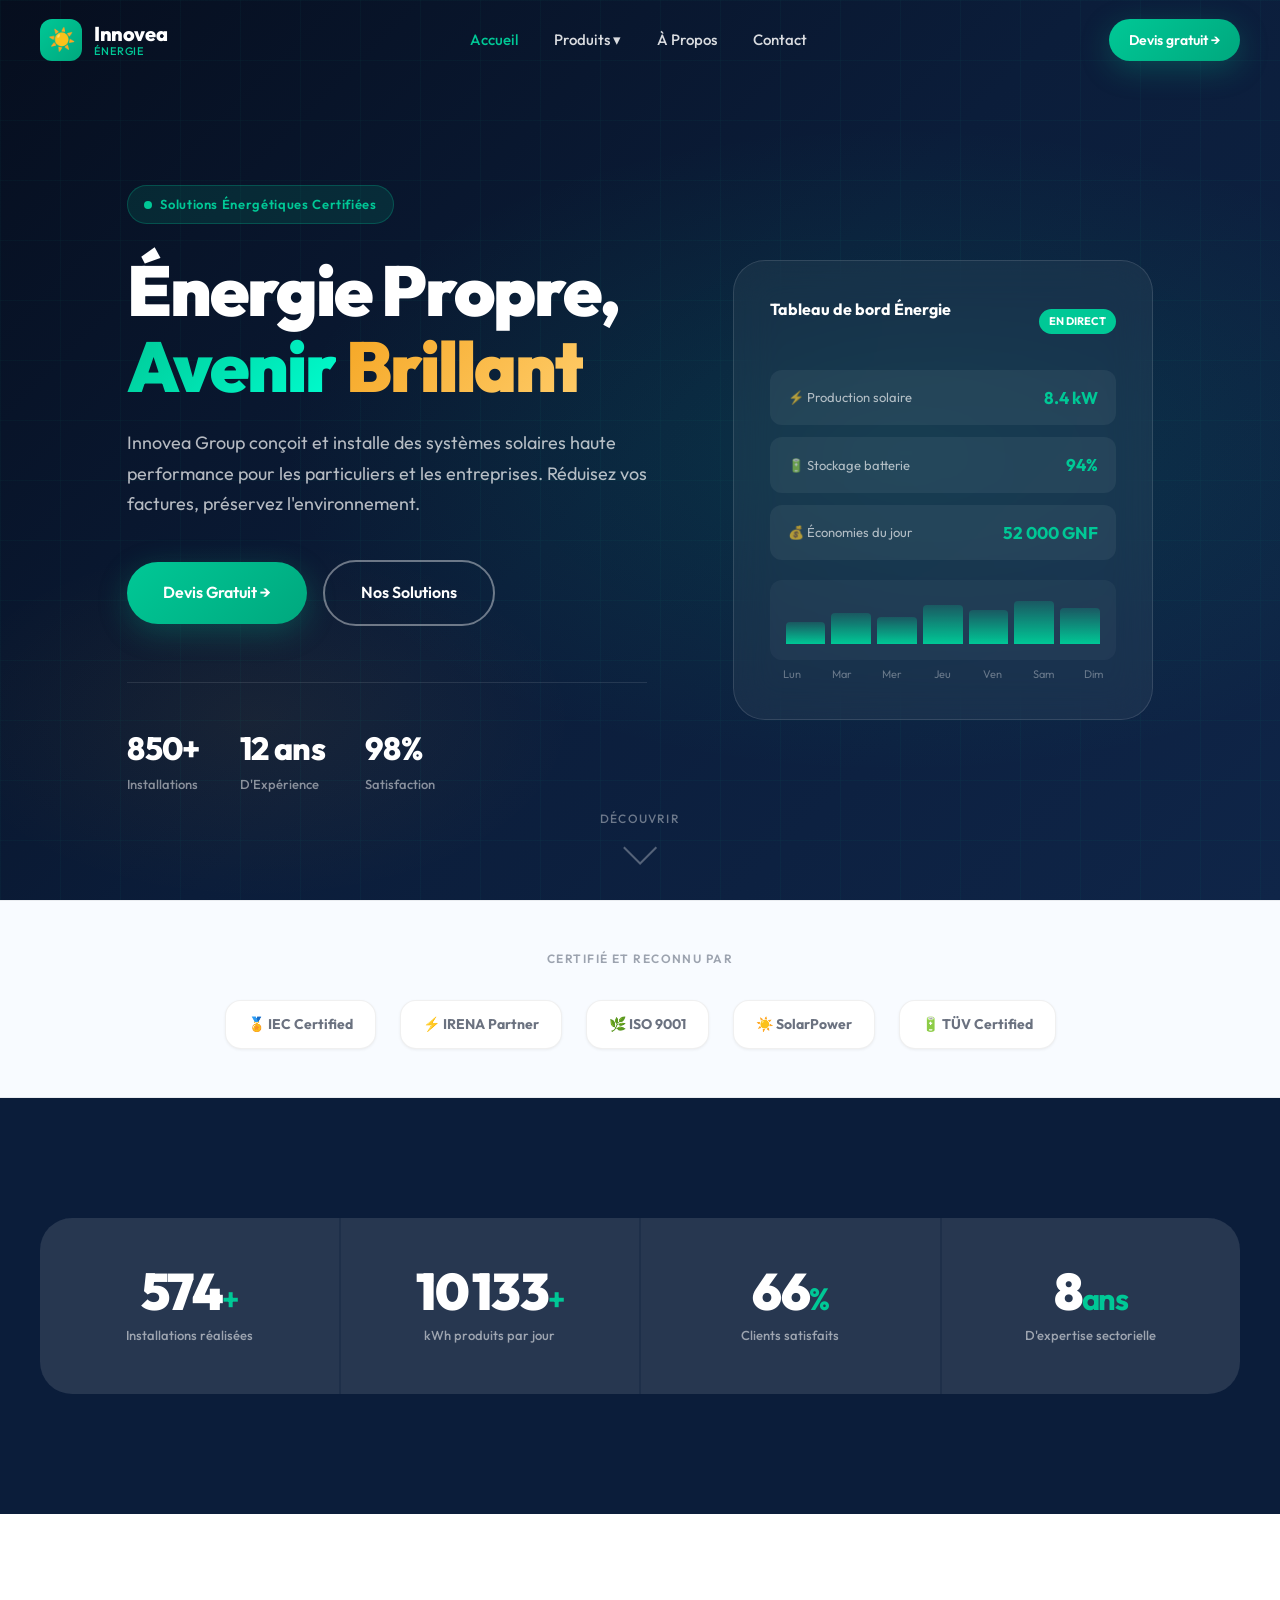
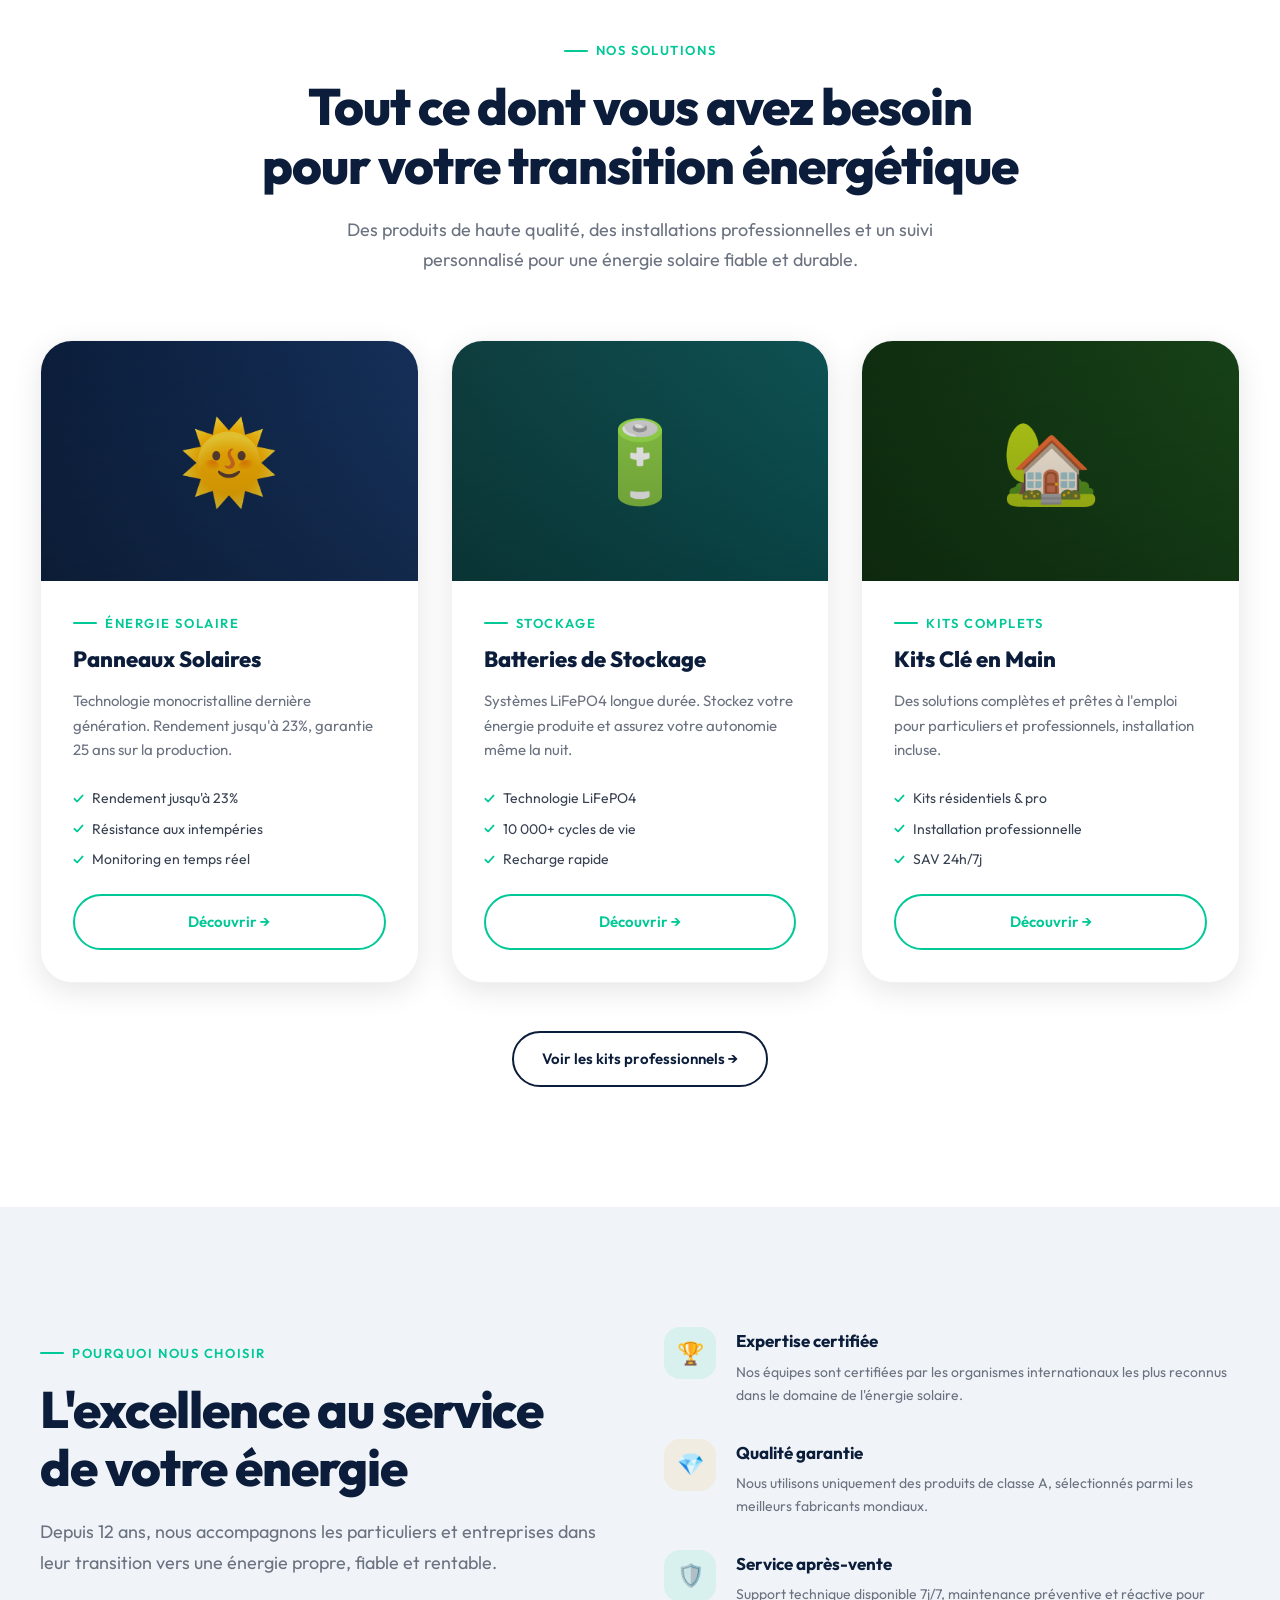
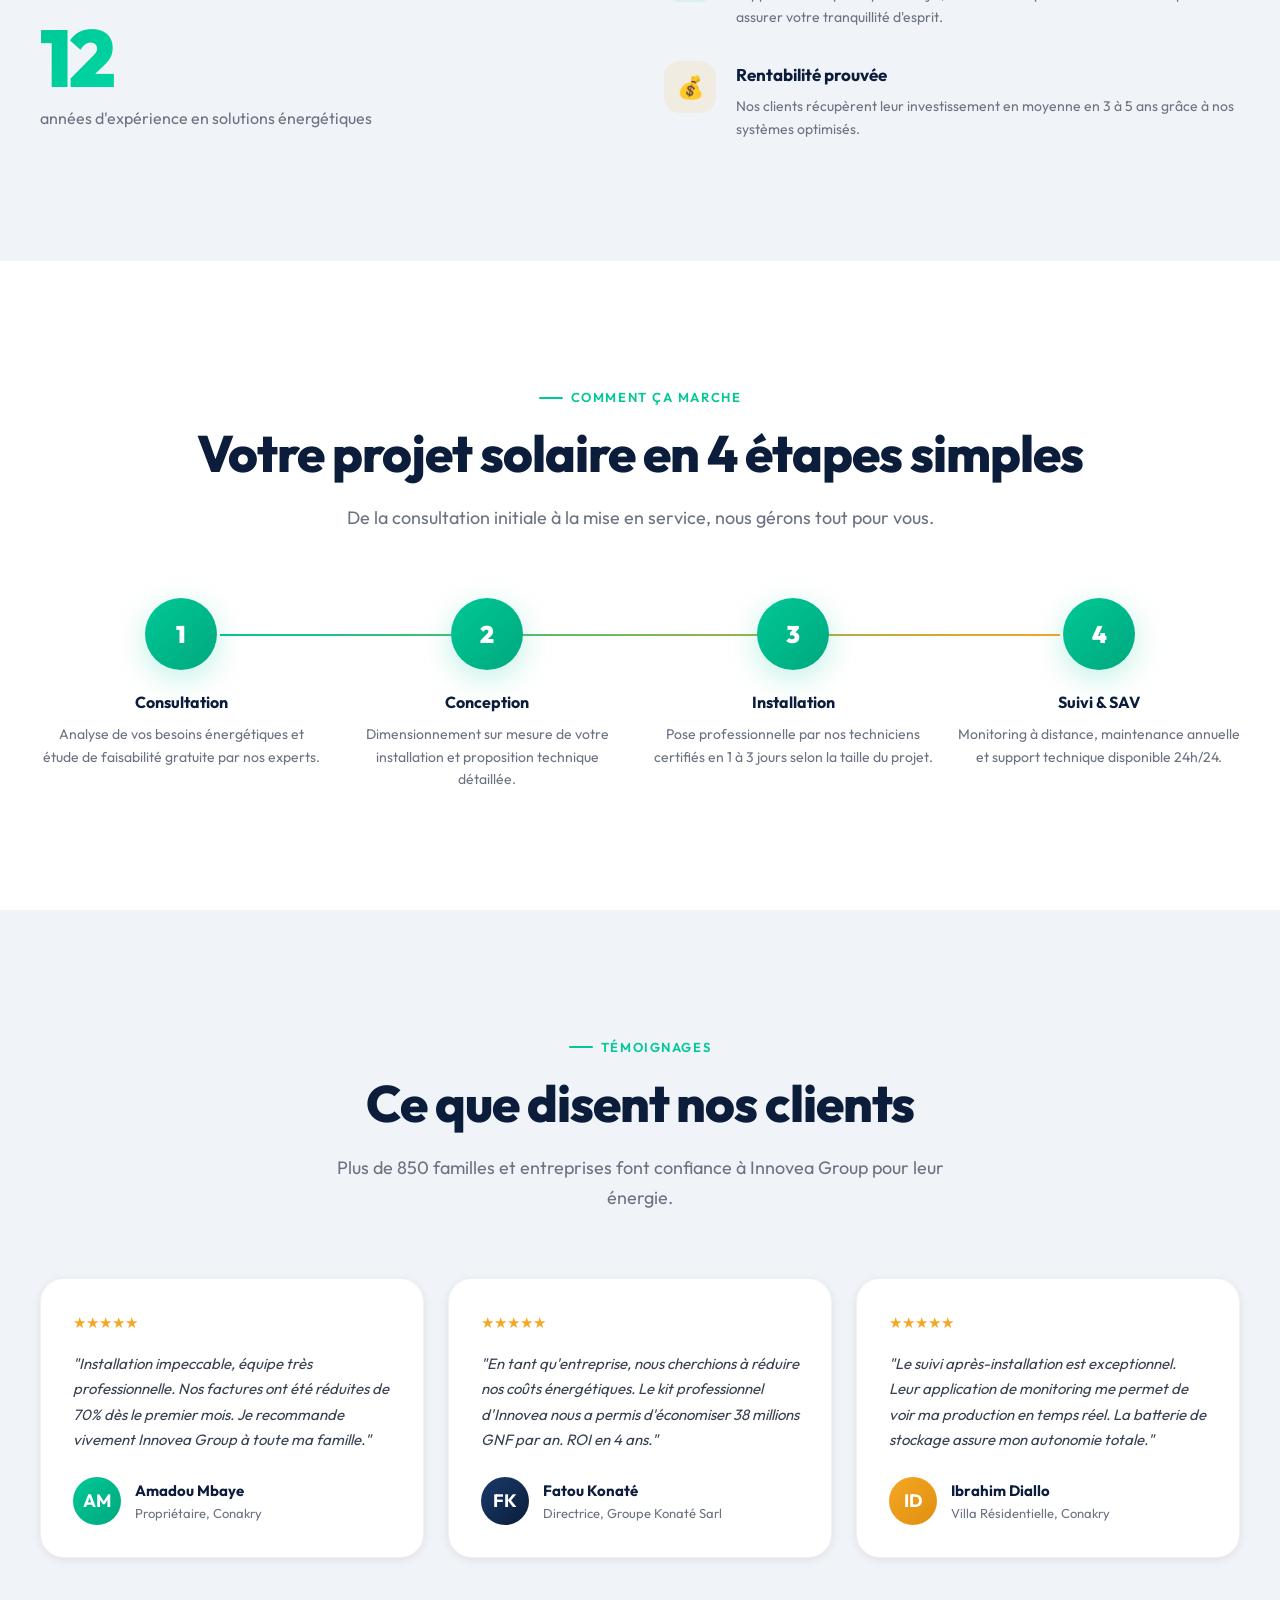
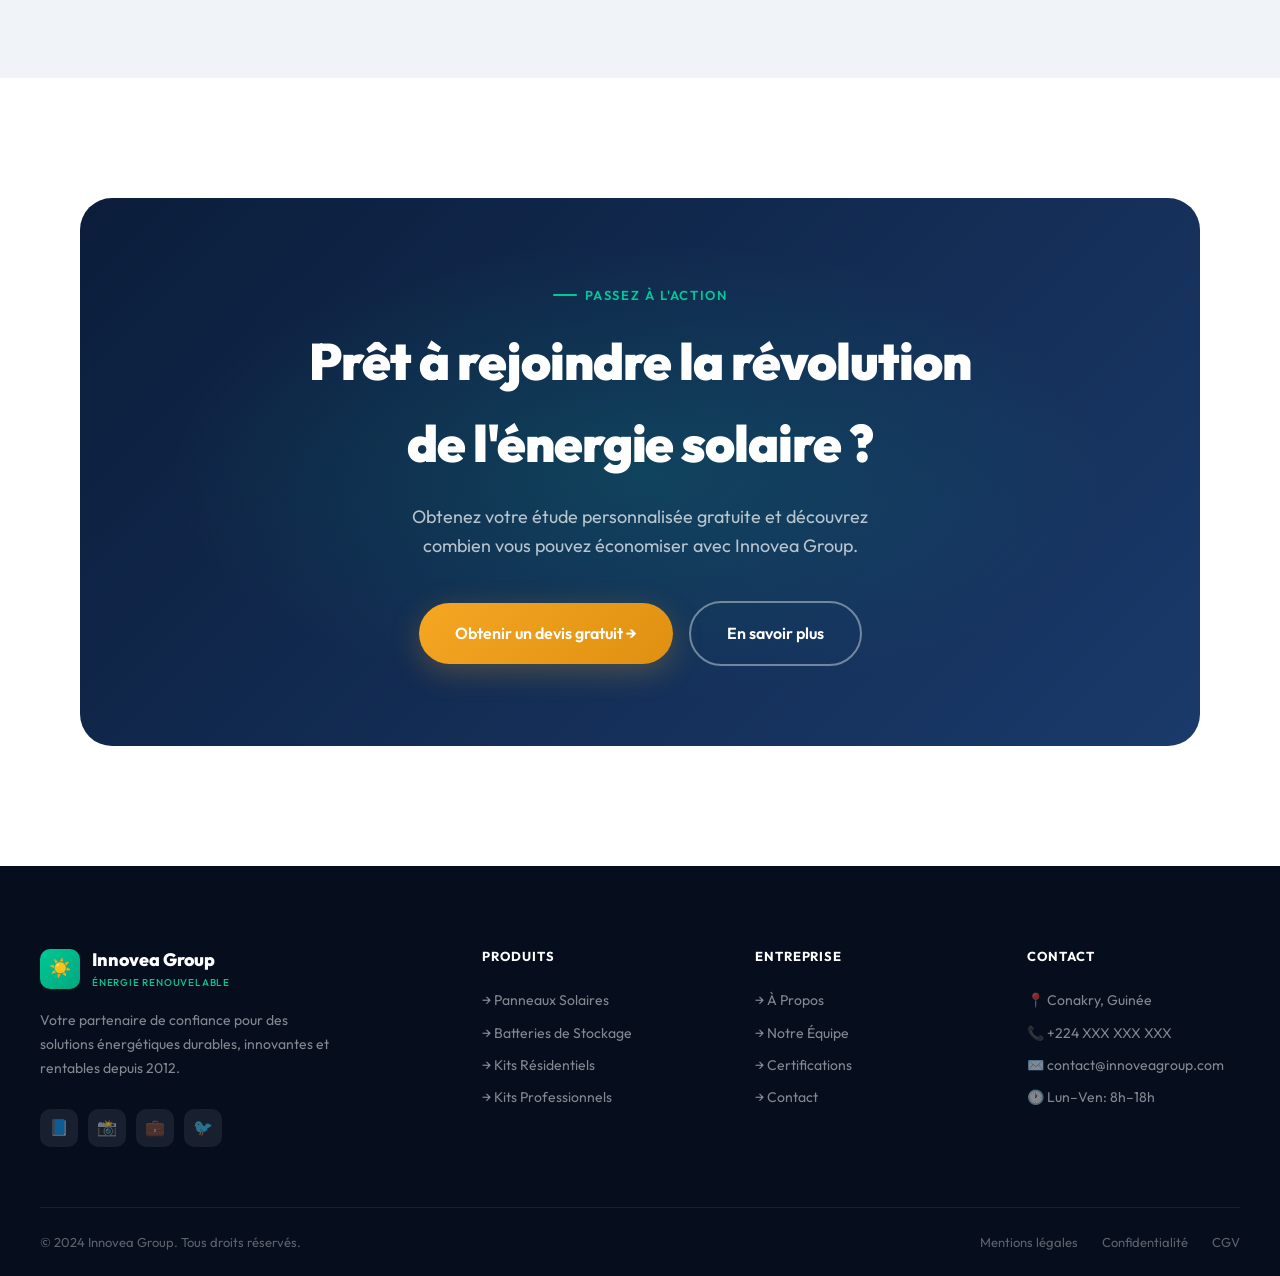
==== index.html @ 5d7ae842 "Initial release — site vitrine Innovea Group Site complet 7 pages (HTML/CSS/JS) : Accueil, Panneaux " ====
<!DOCTYPE html>
<html lang="fr">
<head>
  <meta charset="UTF-8">
  <meta name="viewport" content="width=device-width, initial-scale=1.0">
  <title>Innovea Group — Solutions Énergétiques Premium</title>
  <meta name="description" content="Innovea Group, votre partenaire en solutions énergétiques durables. Panneaux solaires, batteries de stockage, kits résidentiels et professionnels.">
  <link rel="stylesheet" href="css/styles.css">
  <style>
    .solution-card {
      background: white;
      border-radius: var(--radius-xl);
      overflow: hidden;
      box-shadow: var(--shadow-md);
      transition: var(--transition);
      border: 1px solid rgba(0,0,0,0.05);
      display: flex;
      flex-direction: column;
    }
    .solution-card:hover { transform: translateY(-10px); box-shadow: var(--shadow-xl); }
    .solution-card-img {
      height: 240px;
      display: flex;
      align-items: center;
      justify-content: center;
      font-size: 80px;
      position: relative;
    }
    .solution-card-img::after {
      content: '';
      position: absolute;
      inset: 0;
      background: linear-gradient(to top, rgba(0,0,0,0.3), transparent);
    }
    .solution-card-body { padding: 32px; flex: 1; display: flex; flex-direction: column; }
    .solution-card-title { font-size: 22px; font-weight: 800; color: var(--text-primary); margin-bottom: 12px; }
    .solution-card-text { font-size: 15px; color: var(--text-muted); line-height: 1.65; margin-bottom: 24px; flex: 1; }
    .solution-card-features { display: flex; flex-direction: column; gap: 8px; margin-bottom: 24px; }
    .solution-feature { display: flex; align-items: center; gap: 8px; font-size: 14px; color: var(--text-secondary); }
    .solution-feature::before { content: '✓'; color: var(--accent-green); font-weight: 700; font-size: 13px; }

    .why-grid { display: grid; grid-template-columns: 1fr 1fr; gap: 48px; align-items: center; }
    .why-features { display: flex; flex-direction: column; gap: 32px; }

    .hero-scroll-hint {
      position: absolute;
      bottom: 40px;
      left: 50%;
      transform: translateX(-50%);
      display: flex;
      flex-direction: column;
      align-items: center;
      gap: 8px;
      color: rgba(255,255,255,0.4);
      font-size: 12px;
      font-weight: 500;
      letter-spacing: 0.1em;
      text-transform: uppercase;
    }
    .scroll-arrow {
      width: 24px;
      height: 24px;
      border-right: 2px solid rgba(255,255,255,0.3);
      border-bottom: 2px solid rgba(255,255,255,0.3);
      transform: rotate(45deg);
      animation: scrollBounce 2s infinite;
    }
    @keyframes scrollBounce {
      0%,100% { transform: rotate(45deg) translateY(0); }
      50% { transform: rotate(45deg) translateY(6px); }
    }

    .tab-group {}
    .tab-nav {
      display: flex;
      gap: 8px;
      margin-bottom: 32px;
      background: var(--bg-light);
      padding: 6px;
      border-radius: var(--radius-full);
      width: fit-content;
    }
    .tab-btn {
      padding: 10px 24px;
      border-radius: var(--radius-full);
      font-size: 14px;
      font-weight: 600;
      color: var(--text-muted);
      cursor: pointer;
      transition: var(--transition);
    }
    .tab-btn.active {
      background: white;
      color: var(--text-primary);
      box-shadow: var(--shadow-sm);
    }
    .tab-panel { display: none; }
    .tab-panel.active { display: block; }

    .number-highlight {
      font-size: 80px;
      font-weight: 900;
      line-height: 1;
      letter-spacing: -0.04em;
      background: linear-gradient(135deg, var(--accent-green), #00FFD0);
      -webkit-background-clip: text;
      -webkit-text-fill-color: transparent;
      background-clip: text;
    }
  </style>
</head>
<body>

<!-- NAVBAR -->
<nav class="navbar" id="navbar">
  <div class="navbar-inner">
    <a href="index.html" class="navbar-logo">
      <div class="logo-icon">☀️</div>
      <div class="logo-text">
        <span class="logo-text-main">Innovea</span>
        <span class="logo-text-sub">Énergie</span>
      </div>
    </a>
    <nav class="navbar-nav">
      <div class="nav-item">
        <a href="index.html" class="nav-link active">Accueil</a>
      </div>
      <div class="nav-item">
        <a href="#" class="nav-link">Produits ▾</a>
        <div class="nav-dropdown">
          <a href="panneaux-solaires.html"><div class="dd-icon">🌞</div>Panneaux Solaires</a>
          <a href="batteries.html"><div class="dd-icon">🔋</div>Batteries de Stockage</a>
          <a href="kits-residentiels.html"><div class="dd-icon">🏠</div>Kits Résidentiels</a>
          <a href="kits-professionnels.html"><div class="dd-icon">🏢</div>Kits Professionnels</a>
        </div>
      </div>
      <div class="nav-item">
        <a href="a-propos.html" class="nav-link">À Propos</a>
      </div>
      <div class="nav-item">
        <a href="contact.html" class="nav-link">Contact</a>
      </div>
    </nav>
    <div class="navbar-cta">
      <a href="contact.html" class="btn btn-primary btn-sm">Devis gratuit →</a>
    </div>
    <button class="nav-toggle" id="navToggle" aria-label="Menu">
      <span></span><span></span><span></span>
    </button>
  </div>
</nav>

<!-- MOBILE NAV -->
<div class="mobile-nav" id="mobileNav">
  <a href="index.html" class="mobile-nav-link">🏠 Accueil</a>
  <a href="panneaux-solaires.html" class="mobile-nav-link">🌞 Panneaux Solaires</a>
  <a href="batteries.html" class="mobile-nav-link">🔋 Batteries de Stockage</a>
  <a href="kits-residentiels.html" class="mobile-nav-link">🏡 Kits Résidentiels</a>
  <a href="kits-professionnels.html" class="mobile-nav-link">🏢 Kits Professionnels</a>
  <a href="a-propos.html" class="mobile-nav-link">👥 À Propos</a>
  <a href="contact.html" class="mobile-nav-link">📞 Contact</a>
  <div style="margin-top:auto; padding-top:24px;">
    <a href="contact.html" class="btn btn-primary w-full" style="justify-content:center;">Demande de devis gratuit →</a>
  </div>
</div>

<!-- HERO -->
<section class="hero">
  <div class="hero-bg">
    <div class="hero-bg-gradient"></div>
    <div class="hero-grid"></div>
    <div class="hero-particles"></div>
  </div>
  <div class="container">
    <div class="hero-content">
      <div class="hero-text">
        <div class="hero-badge">
          <span class="badge-dot"></span>
          Solutions Énergétiques Certifiées
        </div>
        <h1 class="hero-title">
          Énergie Propre,<br>
          <span class="text-gradient-green">Avenir</span>
          <span class="text-gradient-gold"> Brillant</span>
        </h1>
        <p class="hero-description">
          Innovea Group conçoit et installe des systèmes solaires haute performance pour les particuliers et les entreprises. Réduisez vos factures, préservez l'environnement.
        </p>
        <div class="hero-actions">
          <a href="contact.html" class="btn btn-primary btn-lg">Devis Gratuit →</a>
          <a href="#solutions" class="btn btn-outline btn-lg">Nos Solutions</a>
        </div>
        <div class="hero-stats">
          <div class="hero-stat">
            <div class="hero-stat-number" data-count="850" data-suffix="+">0+</div>
            <div class="hero-stat-label">Installations</div>
          </div>
          <div class="hero-stat">
            <div class="hero-stat-number" data-count="12" data-suffix=" ans">0 ans</div>
            <div class="hero-stat-label">D'Expérience</div>
          </div>
          <div class="hero-stat">
            <div class="hero-stat-number" data-count="98" data-suffix="%">0%</div>
            <div class="hero-stat-label">Satisfaction</div>
          </div>
        </div>
      </div>
      <div class="hero-visual">
        <div class="hero-card float">
          <div style="display:flex;align-items:center;justify-content:space-between;margin-bottom:24px;">
            <span class="hero-card-title">Tableau de bord Énergie</span>
            <span class="hero-card-badge">EN DIRECT</span>
          </div>
          <div class="energy-stats">
            <div class="energy-stat-item">
              <span class="energy-stat-label">⚡ Production solaire</span>
              <span class="energy-stat-value">8.4 kW</span>
            </div>
            <div class="energy-stat-item">
              <span class="energy-stat-label">🔋 Stockage batterie</span>
              <span class="energy-stat-value">94%</span>
            </div>
            <div class="energy-stat-item">
              <span class="energy-stat-label">💰 Économies du jour</span>
              <span class="energy-stat-value">52 000 GNF</span>
            </div>
          </div>
          <div class="energy-chart">
            <div class="chart-bar" style="height:45%"></div>
            <div class="chart-bar" style="height:65%"></div>
            <div class="chart-bar" style="height:55%"></div>
            <div class="chart-bar" style="height:80%"></div>
            <div class="chart-bar" style="height:70%"></div>
            <div class="chart-bar" style="height:95%"></div>
            <div class="chart-bar" style="height:85%"></div>
          </div>
          <div class="chart-label" style="font-size:11px;color:rgba(255,255,255,0.35);display:flex;gap:6px;margin-top:6px;">
            <span style="flex:1;text-align:center;">Lun</span>
            <span style="flex:1;text-align:center;">Mar</span>
            <span style="flex:1;text-align:center;">Mer</span>
            <span style="flex:1;text-align:center;">Jeu</span>
            <span style="flex:1;text-align:center;">Ven</span>
            <span style="flex:1;text-align:center;">Sam</span>
            <span style="flex:1;text-align:center;">Dim</span>
          </div>
        </div>
      </div>
    </div>
  </div>
  <div class="hero-scroll-hint">
    <span>Découvrir</span>
    <div class="scroll-arrow"></div>
  </div>
</section>

<!-- PARTNERS -->
<div class="partners-strip">
  <div class="container">
    <p class="partners-label">Certifié et reconnu par</p>
    <div class="partners-logos">
      <div class="partner-logo">🏅 IEC Certified</div>
      <div class="partner-logo">⚡ IRENA Partner</div>
      <div class="partner-logo">🌿 ISO 9001</div>
      <div class="partner-logo">☀️ SolarPower</div>
      <div class="partner-logo">🔋 TÜV Certified</div>
    </div>
  </div>
</div>

<!-- STATS -->
<section class="section section-dark">
  <div class="container">
    <div class="stats-grid fade-up">
      <div class="stat-item">
        <div class="stat-number"><span data-count="850" data-suffix="">0</span><span class="stat-unit">+</span></div>
        <div class="stat-label">Installations réalisées</div>
      </div>
      <div class="stat-item">
        <div class="stat-number"><span data-count="15000" data-suffix="">0</span><span class="stat-unit">+</span></div>
        <div class="stat-label">kWh produits par jour</div>
      </div>
      <div class="stat-item">
        <div class="stat-number"><span data-count="98" data-suffix="">0</span><span class="stat-unit">%</span></div>
        <div class="stat-label">Clients satisfaits</div>
      </div>
      <div class="stat-item">
        <div class="stat-number"><span data-count="12" data-suffix="">0</span><span class="stat-unit">ans</span></div>
        <div class="stat-label">D'expertise sectorielle</div>
      </div>
    </div>
  </div>
</section>

<!-- SOLUTIONS -->
<section class="section" id="solutions">
  <div class="container">
    <div class="section-header centered fade-up">
      <div class="section-label">Nos Solutions</div>
      <h2 class="section-title">Tout ce dont vous avez besoin<br>pour votre transition énergétique</h2>
      <p class="section-subtitle">Des produits de haute qualité, des installations professionnelles et un suivi personnalisé pour une énergie solaire fiable et durable.</p>
    </div>
    <div class="grid-3 stagger" style="margin-bottom:48px;">
      <div class="solution-card">
        <div class="solution-card-img bg-dark-blue">🌞</div>
        <div class="solution-card-body">
          <div class="section-label" style="margin-bottom:8px;">Énergie solaire</div>
          <h3 class="solution-card-title">Panneaux Solaires</h3>
          <p class="solution-card-text">Technologie monocristalline dernière génération. Rendement jusqu'à 23%, garantie 25 ans sur la production.</p>
          <div class="solution-card-features">
            <div class="solution-feature">Rendement jusqu'à 23%</div>
            <div class="solution-feature">Résistance aux intempéries</div>
            <div class="solution-feature">Monitoring en temps réel</div>
          </div>
          <a href="panneaux-solaires.html" class="btn btn-outline-green w-full" style="justify-content:center;">Découvrir →</a>
        </div>
      </div>
      <div class="solution-card">
        <div class="solution-card-img bg-teal">🔋</div>
        <div class="solution-card-body">
          <div class="section-label" style="margin-bottom:8px;">Stockage</div>
          <h3 class="solution-card-title">Batteries de Stockage</h3>
          <p class="solution-card-text">Systèmes LiFePO4 longue durée. Stockez votre énergie produite et assurez votre autonomie même la nuit.</p>
          <div class="solution-card-features">
            <div class="solution-feature">Technologie LiFePO4</div>
            <div class="solution-feature">10 000+ cycles de vie</div>
            <div class="solution-feature">Recharge rapide</div>
          </div>
          <a href="batteries.html" class="btn btn-outline-green w-full" style="justify-content:center;">Découvrir →</a>
        </div>
      </div>
      <div class="solution-card">
        <div class="solution-card-img bg-forest">🏡</div>
        <div class="solution-card-body">
          <div class="section-label" style="margin-bottom:8px;">Kits complets</div>
          <h3 class="solution-card-title">Kits Clé en Main</h3>
          <p class="solution-card-text">Des solutions complètes et prêtes à l'emploi pour particuliers et professionnels, installation incluse.</p>
          <div class="solution-card-features">
            <div class="solution-feature">Kits résidentiels & pro</div>
            <div class="solution-feature">Installation professionnelle</div>
            <div class="solution-feature">SAV 24h/7j</div>
          </div>
          <a href="kits-residentiels.html" class="btn btn-outline-green w-full" style="justify-content:center;">Découvrir →</a>
        </div>
      </div>
    </div>
    <div class="text-center fade-up">
      <a href="kits-professionnels.html" class="btn btn-outline-dark">Voir les kits professionnels →</a>
    </div>
  </div>
</section>

<!-- WHY INNOVEA -->
<section class="section section-light">
  <div class="container">
    <div class="why-grid">
      <div class="slide-left">
        <div class="section-label">Pourquoi nous choisir</div>
        <h2 class="section-title">L'excellence au service<br>de votre énergie</h2>
        <p class="section-subtitle" style="margin-bottom:40px;">Depuis 12 ans, nous accompagnons les particuliers et entreprises dans leur transition vers une énergie propre, fiable et rentable.</p>
        <div class="number-highlight" style="margin-bottom:8px;">12</div>
        <p class="text-muted">années d'expérience en solutions énergétiques</p>
      </div>
      <div class="why-features stagger slide-right">
        <div class="feature-item">
          <div class="feature-icon">🏆</div>
          <div class="feature-content">
            <h4>Expertise certifiée</h4>
            <p>Nos équipes sont certifiées par les organismes internationaux les plus reconnus dans le domaine de l'énergie solaire.</p>
          </div>
        </div>
        <div class="feature-item">
          <div class="feature-icon gold">💎</div>
          <div class="feature-content">
            <h4>Qualité garantie</h4>
            <p>Nous utilisons uniquement des produits de classe A, sélectionnés parmi les meilleurs fabricants mondiaux.</p>
          </div>
        </div>
        <div class="feature-item">
          <div class="feature-icon">🛡️</div>
          <div class="feature-content">
            <h4>Service après-vente</h4>
            <p>Support technique disponible 7j/7, maintenance préventive et réactive pour assurer votre tranquillité d'esprit.</p>
          </div>
        </div>
        <div class="feature-item">
          <div class="feature-icon gold">💰</div>
          <div class="feature-content">
            <h4>Rentabilité prouvée</h4>
            <p>Nos clients récupèrent leur investissement en moyenne en 3 à 5 ans grâce à nos systèmes optimisés.</p>
          </div>
        </div>
      </div>
    </div>
  </div>
</section>

<!-- PROCESS -->
<section class="section">
  <div class="container">
    <div class="section-header centered fade-up">
      <div class="section-label">Comment ça marche</div>
      <h2 class="section-title">Votre projet solaire en 4 étapes simples</h2>
      <p class="section-subtitle">De la consultation initiale à la mise en service, nous gérons tout pour vous.</p>
    </div>
    <div class="process-steps stagger">
      <div class="process-step">
        <div class="step-number">1</div>
        <h4 class="step-title">Consultation</h4>
        <p class="step-text">Analyse de vos besoins énergétiques et étude de faisabilité gratuite par nos experts.</p>
      </div>
      <div class="process-step">
        <div class="step-number">2</div>
        <h4 class="step-title">Conception</h4>
        <p class="step-text">Dimensionnement sur mesure de votre installation et proposition technique détaillée.</p>
      </div>
      <div class="process-step">
        <div class="step-number">3</div>
        <h4 class="step-title">Installation</h4>
        <p class="step-text">Pose professionnelle par nos techniciens certifiés en 1 à 3 jours selon la taille du projet.</p>
      </div>
      <div class="process-step">
        <div class="step-number">4</div>
        <h4 class="step-title">Suivi & SAV</h4>
        <p class="step-text">Monitoring à distance, maintenance annuelle et support technique disponible 24h/24.</p>
      </div>
    </div>
  </div>
</section>

<!-- TESTIMONIALS -->
<section class="section section-light">
  <div class="container">
    <div class="section-header centered fade-up">
      <div class="section-label">Témoignages</div>
      <h2 class="section-title">Ce que disent nos clients</h2>
      <p class="section-subtitle">Plus de 850 familles et entreprises font confiance à Innovea Group pour leur énergie.</p>
    </div>
    <div class="testimonials-grid stagger">
      <div class="testimonial-card">
        <div class="testimonial-stars">★★★★★</div>
        <p class="testimonial-text">"Installation impeccable, équipe très professionnelle. Nos factures ont été réduites de 70% dès le premier mois. Je recommande vivement Innovea Group à toute ma famille."</p>
        <div class="testimonial-author">
          <div class="t-avatar green">AM</div>
          <div>
            <div class="t-name">Amadou Mbaye</div>
            <div class="t-role">Propriétaire, Conakry</div>
          </div>
        </div>
      </div>
      <div class="testimonial-card">
        <div class="testimonial-stars">★★★★★</div>
        <p class="testimonial-text">"En tant qu'entreprise, nous cherchions à réduire nos coûts énergétiques. Le kit professionnel d'Innovea nous a permis d'économiser 38 millions GNF par an. ROI en 4 ans."</p>
        <div class="testimonial-author">
          <div class="t-avatar blue">FK</div>
          <div>
            <div class="t-name">Fatou Konaté</div>
            <div class="t-role">Directrice, Groupe Konaté Sarl</div>
          </div>
        </div>
      </div>
      <div class="testimonial-card">
        <div class="testimonial-stars">★★★★★</div>
        <p class="testimonial-text">"Le suivi après-installation est exceptionnel. Leur application de monitoring me permet de voir ma production en temps réel. La batterie de stockage assure mon autonomie totale."</p>
        <div class="testimonial-author">
          <div class="t-avatar gold">ID</div>
          <div>
            <div class="t-name">Ibrahim Diallo</div>
            <div class="t-role">Villa Résidentielle, Conakry</div>
          </div>
        </div>
      </div>
    </div>
  </div>
</section>

<!-- CTA -->
<section class="section">
  <div class="container">
    <div class="cta-block fade-up">
      <div class="section-label" style="justify-content:center;">Passez à l'action</div>
      <h2 class="cta-title">Prêt à rejoindre la révolution<br>de l'énergie solaire ?</h2>
      <p class="cta-subtitle">Obtenez votre étude personnalisée gratuite et découvrez combien vous pouvez économiser avec Innovea Group.</p>
      <div class="cta-actions">
        <a href="contact.html" class="btn btn-gold btn-lg">Obtenir un devis gratuit →</a>
        <a href="a-propos.html" class="btn btn-outline btn-lg">En savoir plus</a>
      </div>
    </div>
  </div>
</section>

<!-- FOOTER -->
<footer class="footer">
  <div class="container">
    <div class="footer-grid">
      <div class="footer-brand">
        <div class="footer-logo">
          <div class="footer-logo-icon">☀️</div>
          <div>
            <div class="footer-logo-name">Innovea Group</div>
            <div class="footer-logo-sub">Énergie Renouvelable</div>
          </div>
        </div>
        <p class="footer-tagline">Votre partenaire de confiance pour des solutions énergétiques durables, innovantes et rentables depuis 2012.</p>
        <div class="footer-social">
          <a href="#" class="social-btn">📘</a>
          <a href="#" class="social-btn">📸</a>
          <a href="#" class="social-btn">💼</a>
          <a href="#" class="social-btn">🐦</a>
        </div>
      </div>
      <div>
        <div class="footer-col-title">Produits</div>
        <div class="footer-links">
          <a href="panneaux-solaires.html" class="footer-link">→ Panneaux Solaires</a>
          <a href="batteries.html" class="footer-link">→ Batteries de Stockage</a>
          <a href="kits-residentiels.html" class="footer-link">→ Kits Résidentiels</a>
          <a href="kits-professionnels.html" class="footer-link">→ Kits Professionnels</a>
        </div>
      </div>
      <div>
        <div class="footer-col-title">Entreprise</div>
        <div class="footer-links">
          <a href="a-propos.html" class="footer-link">→ À Propos</a>
          <a href="a-propos.html#equipe" class="footer-link">→ Notre Équipe</a>
          <a href="a-propos.html#certifications" class="footer-link">→ Certifications</a>
          <a href="contact.html" class="footer-link">→ Contact</a>
        </div>
      </div>
      <div>
        <div class="footer-col-title">Contact</div>
        <div class="footer-links">
          <div class="footer-link">📍 Conakry, Guinée</div>
          <div class="footer-link">📞 +224 XXX XXX XXX</div>
          <div class="footer-link">✉️ contact@innoveagroup.com</div>
          <div class="footer-link">🕐 Lun–Ven: 8h–18h</div>
        </div>
      </div>
    </div>
    <div class="footer-bottom">
      <div class="footer-copy">© 2024 Innovea Group. Tous droits réservés.</div>
      <div class="footer-bottom-links">
        <a href="#" class="footer-bottom-link">Mentions légales</a>
        <a href="#" class="footer-bottom-link">Confidentialité</a>
        <a href="#" class="footer-bottom-link">CGV</a>
      </div>
    </div>
  </div>
</footer>

<script src="js/main.js"></script>
</body>
</html>
---- css/styles.css ----
/* ============================================
   INNOVEA GROUP — Premium Energy Solutions
   ============================================ */

@import url('https://fonts.googleapis.com/css2?family=Outfit:wght@300;400;500;600;700;800;900&display=swap');

/* === VARIABLES === */
:root {
  --primary: #0B1D3A;
  --primary-light: #1A3A6B;
  --primary-medium: #163261;
  --accent-green: #00C896;
  --accent-green-dark: #00A87E;
  --accent-green-light: rgba(0,200,150,0.1);
  --accent-gold: #F5A623;
  --accent-gold-dark: #E09010;
  --accent-gold-light: rgba(245,166,35,0.1);
  --bg-light: #F0F4F8;
  --bg-lighter: #F8FBFF;
  --bg-white: #FFFFFF;
  --bg-dark: #060E1E;
  --text-primary: #0B1D3A;
  --text-secondary: #374151;
  --text-muted: #6B7280;
  --text-light: #9CA3AF;
  --font: 'Outfit', -apple-system, BlinkMacSystemFont, sans-serif;
  --nav-height: 80px;
  --radius-sm: 8px;
  --radius-md: 16px;
  --radius-lg: 24px;
  --radius-xl: 32px;
  --radius-full: 9999px;
  --shadow-xs: 0 1px 3px rgba(0,0,0,0.06);
  --shadow-sm: 0 2px 8px rgba(0,0,0,0.08);
  --shadow-md: 0 8px 30px rgba(0,0,0,0.10);
  --shadow-lg: 0 20px 60px rgba(0,0,0,0.12);
  --shadow-xl: 0 30px 80px rgba(0,0,0,0.15);
  --shadow-green: 0 8px 30px rgba(0,200,150,0.25);
  --shadow-gold: 0 8px 30px rgba(245,166,35,0.25);
  --transition: all 0.3s cubic-bezier(0.4,0,0.2,1);
  --max-width: 1280px;
  --section-gap: 120px;
}

/* === RESET === */
*, *::before, *::after { margin:0; padding:0; box-sizing:border-box; }
html { scroll-behavior:smooth; font-size:16px; }
body { font-family:var(--font); color:var(--text-primary); background:var(--bg-white); line-height:1.6; overflow-x:hidden; -webkit-font-smoothing:antialiased; }
a { color:inherit; text-decoration:none; transition:var(--transition); }
img { max-width:100%; height:auto; display:block; }
ul,ol { list-style:none; }
button { cursor:pointer; border:none; background:none; font-family:var(--font); }
input,textarea,select { font-family:var(--font); }

/* === LAYOUT === */
.container { max-width:var(--max-width); margin:0 auto; padding:0 40px; }
.section { padding:var(--section-gap) 0; }
.section-sm { padding:80px 0; }
.section-dark { background:var(--primary); color:white; }
.section-light { background:var(--bg-light); }
.section-lighter { background:var(--bg-lighter); }

.grid-2 { display:grid; grid-template-columns:repeat(2,1fr); gap:32px; }
.grid-3 { display:grid; grid-template-columns:repeat(3,1fr); gap:32px; }
.grid-4 { display:grid; grid-template-columns:repeat(4,1fr); gap:24px; }

/* === SECTION HEADERS === */
.section-label {
  display:inline-flex; align-items:center; gap:8px;
  font-size:13px; font-weight:600; letter-spacing:0.12em; text-transform:uppercase;
  color:var(--accent-green); margin-bottom:16px;
}
.section-label::before {
  content:''; display:block; width:24px; height:2px;
  background:var(--accent-green); border-radius:2px;
}
.section-title {
  font-size:clamp(30px,4vw,52px); font-weight:800; line-height:1.15;
  color:var(--text-primary); margin-bottom:20px; letter-spacing:-0.02em;
}
.section-title.white { color:white; }
.section-subtitle { font-size:18px; color:var(--text-muted); line-height:1.7; max-width:620px; }
.section-subtitle.white { color:rgba(255,255,255,0.72); }
.section-header { margin-bottom:64px; }
.section-header.centered { text-align:center; }
.section-header.centered .section-subtitle { margin:0 auto; }
.section-header.centered .section-label { justify-content:center; }

/* === NAVBAR === */
.navbar {
  position:fixed; top:0; left:0; right:0; z-index:1000;
  height:var(--nav-height); transition:var(--transition);
}
.navbar-inner {
  display:flex; align-items:center; justify-content:space-between;
  height:100%; padding:0 40px;
  max-width:var(--max-width); margin:0 auto;
}
.navbar.scrolled {
  background:rgba(11,29,58,0.97);
  backdrop-filter:blur(20px);
  box-shadow:0 4px 30px rgba(0,0,0,0.15);
}
.navbar-logo { display:flex; align-items:center; gap:12px; }
.logo-icon {
  width:42px; height:42px;
  background:linear-gradient(135deg,var(--accent-green),var(--accent-green-dark));
  border-radius:12px; display:flex; align-items:center; justify-content:center;
  font-size:22px;
}
.logo-text { display:flex; flex-direction:column; line-height:1.1; }
.logo-text-main { font-size:20px; font-weight:800; color:white; letter-spacing:-0.02em; }
.logo-text-sub { font-size:11px; font-weight:500; color:var(--accent-green); letter-spacing:0.08em; text-transform:uppercase; }

.navbar-nav { display:flex; align-items:center; gap:4px; }
.nav-item { position:relative; }
.nav-link {
  display:flex; align-items:center; gap:4px; padding:8px 16px;
  font-size:15px; font-weight:500; color:rgba(255,255,255,0.85);
  border-radius:8px;
}
.nav-link:hover { color:white; background:rgba(255,255,255,0.08); }
.nav-link.active { color:var(--accent-green); }

.nav-dropdown {
  position:absolute; top:calc(100% + 12px); left:50%;
  transform:translateX(-50%) translateY(-8px);
  background:white; border-radius:var(--radius-md); padding:10px;
  min-width:230px; box-shadow:var(--shadow-lg);
  opacity:0; visibility:hidden; transition:var(--transition); pointer-events:none;
}
.nav-item:hover .nav-dropdown {
  opacity:1; visibility:visible;
  transform:translateX(-50%) translateY(0); pointer-events:all;
}
.nav-dropdown a {
  display:flex; align-items:center; gap:12px; padding:10px 12px;
  font-size:14px; font-weight:500; color:var(--text-secondary); border-radius:8px;
}
.nav-dropdown a:hover { background:var(--accent-green-light); color:var(--accent-green-dark); }
.dd-icon {
  width:32px; height:32px; background:var(--accent-green-light); border-radius:8px;
  display:flex; align-items:center; justify-content:center; font-size:16px; flex-shrink:0;
}
.navbar-cta { display:flex; align-items:center; gap:12px; }

.nav-toggle { display:none; flex-direction:column; gap:5px; padding:8px; }
.nav-toggle span { display:block; width:24px; height:2px; background:white; border-radius:2px; transition:var(--transition); }
.nav-toggle.open span:nth-child(1) { transform:rotate(45deg) translate(5px,5px); }
.nav-toggle.open span:nth-child(2) { opacity:0; }
.nav-toggle.open span:nth-child(3) { transform:rotate(-45deg) translate(5px,-5px); }

.mobile-nav {
  display:none; position:fixed; inset:0; background:var(--primary);
  z-index:999; padding:96px 24px 40px; flex-direction:column; gap:8px; overflow-y:auto;
}
.mobile-nav.open { display:flex; }
.mobile-nav-link {
  display:block; padding:16px 20px; font-size:18px; font-weight:600; color:white;
  border-radius:12px; border:1px solid rgba(255,255,255,0.1);
}
.mobile-nav-link:hover { background:rgba(255,255,255,0.08); color:var(--accent-green); }
.mobile-nav-cta { margin-top:auto; }

/* === BUTTONS === */
.btn {
  display:inline-flex; align-items:center; justify-content:center; gap:8px;
  padding:14px 28px; font-size:15px; font-weight:600;
  border-radius:var(--radius-full); transition:var(--transition);
  cursor:pointer; white-space:nowrap; position:relative; overflow:hidden;
}
.btn-primary { background:linear-gradient(135deg,var(--accent-green),var(--accent-green-dark)); color:white; box-shadow:var(--shadow-green); }
.btn-primary:hover { transform:translateY(-2px); box-shadow:0 12px 40px rgba(0,200,150,0.4); }
.btn-gold { background:linear-gradient(135deg,var(--accent-gold),var(--accent-gold-dark)); color:white; box-shadow:var(--shadow-gold); }
.btn-gold:hover { transform:translateY(-2px); box-shadow:0 12px 40px rgba(245,166,35,0.4); }
.btn-outline { background:transparent; color:white; border:2px solid rgba(255,255,255,0.4); }
.btn-outline:hover { background:rgba(255,255,255,0.1); border-color:white; }
.btn-outline-green { background:transparent; color:var(--accent-green); border:2px solid var(--accent-green); }
.btn-outline-green:hover { background:var(--accent-green); color:white; }
.btn-outline-dark { background:transparent; color:var(--primary); border:2px solid var(--primary); }
.btn-outline-dark:hover { background:var(--primary); color:white; }
.btn-lg { padding:18px 36px; font-size:16px; }
.btn-sm { padding:10px 20px; font-size:14px; }
.btn-white { background:white; color:var(--primary); }
.btn-white:hover { background:rgba(255,255,255,0.9); transform:translateY(-2px); box-shadow:var(--shadow-md); }

/* === HERO === */
.hero {
  min-height:100vh; display:flex; align-items:center;
  position:relative; overflow:hidden; background:var(--primary);
  padding-top:var(--nav-height);
}
.hero-bg { position:absolute; inset:0; z-index:0; }
.hero-bg-gradient {
  position:absolute; inset:0;
  background:
    radial-gradient(ellipse 80% 60% at 70% 50%, rgba(0,200,150,0.12) 0%, transparent 60%),
    radial-gradient(ellipse 50% 40% at 20% 80%, rgba(245,166,35,0.06) 0%, transparent 50%),
    linear-gradient(135deg,#060E1E 0%,#0B1D3A 50%,#0F2548 100%);
}
.hero-grid {
  position:absolute; inset:0;
  background-image:linear-gradient(rgba(0,200,150,0.04) 1px,transparent 1px),linear-gradient(90deg,rgba(0,200,150,0.04) 1px,transparent 1px);
  background-size:60px 60px;
}
.hero-particles { position:absolute; inset:0; overflow:hidden; }
.particle {
  position:absolute; border-radius:50%; opacity:0.15;
  animation:drift linear infinite;
}
@keyframes drift {
  0% { transform:translateY(0) translateX(0); opacity:0; }
  10% { opacity:0.15; }
  90% { opacity:0.15; }
  100% { transform:translateY(-100vh) translateX(60px); opacity:0; }
}
.hero-content {
  position:relative; z-index:1;
  display:grid; grid-template-columns:1.1fr 0.9fr; gap:80px; align-items:center;
}
.hero-badge {
  display:inline-flex; align-items:center; gap:8px;
  background:rgba(0,200,150,0.12); border:1px solid rgba(0,200,150,0.25);
  color:var(--accent-green); padding:8px 16px; border-radius:var(--radius-full);
  font-size:13px; font-weight:600; letter-spacing:0.05em; margin-bottom:28px;
}
.badge-dot {
  width:8px; height:8px; background:var(--accent-green);
  border-radius:50%; animation:blink 2s infinite;
}
@keyframes blink {
  0%,100% { opacity:1; } 50% { opacity:0.4; }
}
.hero-title {
  font-size:clamp(40px,5.5vw,76px); font-weight:900; line-height:1.08;
  letter-spacing:-0.03em; color:white; margin-bottom:24px;
}
.text-gradient-green {
  background:linear-gradient(135deg,var(--accent-green),#00FFD0);
  -webkit-background-clip:text; -webkit-text-fill-color:transparent; background-clip:text;
}
.text-gradient-gold {
  background:linear-gradient(135deg,var(--accent-gold),#FFCD6B);
  -webkit-background-clip:text; -webkit-text-fill-color:transparent; background-clip:text;
}
.hero-description { font-size:18px; color:rgba(255,255,255,0.7); line-height:1.7; margin-bottom:40px; max-width:520px; }
.hero-actions { display:flex; align-items:center; gap:16px; flex-wrap:wrap; }
.hero-stats {
  display:flex; gap:40px; margin-top:56px; padding-top:40px;
  border-top:1px solid rgba(255,255,255,0.1);
}
.hero-stat-number { font-size:32px; font-weight:800; color:white; letter-spacing:-0.02em; }
.hero-stat-label { font-size:13px; color:rgba(255,255,255,0.5); font-weight:500; }

/* Hero visual card */
.hero-visual { display:flex; justify-content:flex-end; align-items:center; }
.hero-card {
  background:rgba(255,255,255,0.05); border:1px solid rgba(255,255,255,0.12);
  border-radius:var(--radius-xl); padding:36px; backdrop-filter:blur(20px);
  max-width:420px; width:100%;
}
.hero-card-title { font-size:16px; font-weight:700; color:white; margin-bottom:24px; }
.hero-card-badge {
  background:var(--accent-green); color:white; font-size:11px; font-weight:700;
  padding:4px 10px; border-radius:100px; float:right;
}
.energy-stats { display:grid; gap:12px; margin-bottom:20px; }
.energy-stat-item {
  display:flex; align-items:center; justify-content:space-between;
  padding:14px 18px; background:rgba(255,255,255,0.06); border-radius:12px;
}
.energy-stat-label { font-size:13px; color:rgba(255,255,255,0.65); }
.energy-stat-value { font-size:17px; font-weight:700; color:var(--accent-green); }
.energy-chart {
  background:rgba(255,255,255,0.04); border-radius:12px; padding:16px;
  height:80px; display:flex; align-items:flex-end; gap:6px;
}
.chart-bar {
  flex:1; border-radius:4px 4px 0 0;
  background:linear-gradient(to top,var(--accent-green),rgba(0,200,150,0.2));
}
.chart-label { font-size:11px; color:rgba(255,255,255,0.4); text-align:center; margin-top:8px; display:flex; gap:6px; }
.chart-label span { flex:1; }

/* === PAGE HERO === */
.page-hero {
  padding:160px 0 100px; background:var(--primary);
  position:relative; overflow:hidden;
}
.page-hero::before {
  content:''; position:absolute; inset:0;
  background:
    radial-gradient(ellipse 60% 60% at 60% 50%, rgba(0,200,150,0.1) 0%, transparent 60%),
    linear-gradient(135deg,#060E1E 0%,#0B1D3A 100%);
}
.page-hero-content { position:relative; z-index:1; max-width:700px; }
.page-hero-title { font-size:clamp(34px,5vw,64px); font-weight:900; color:white; margin-bottom:20px; letter-spacing:-0.03em; line-height:1.08; }
.page-hero-subtitle { font-size:18px; color:rgba(255,255,255,0.7); line-height:1.7; margin-bottom:32px; }
.breadcrumb { display:flex; align-items:center; gap:8px; font-size:14px; color:rgba(255,255,255,0.45); margin-bottom:20px; }
.breadcrumb a { color:rgba(255,255,255,0.45); }
.breadcrumb a:hover { color:var(--accent-green); }
.breadcrumb .sep { opacity:0.4; }
.breadcrumb .current { color:var(--accent-green); }

/* === STATS GRID === */
.stats-grid { display:grid; grid-template-columns:repeat(4,1fr); gap:2px; background:rgba(255,255,255,0.08); border-radius:var(--radius-xl); overflow:hidden; }
.stat-item { background:rgba(255,255,255,0.04); padding:48px 24px; text-align:center; transition:var(--transition); }
.stat-item:hover { background:rgba(255,255,255,0.08); }
.stat-number { font-size:clamp(34px,4vw,56px); font-weight:900; letter-spacing:-0.03em; color:white; line-height:1; margin-bottom:8px; }
.stat-unit { font-size:0.6em; font-weight:700; color:var(--accent-green); }
.stat-label { font-size:13px; font-weight:500; color:rgba(255,255,255,0.55); }

/* === CARDS === */
.card {
  background:var(--bg-white); border-radius:var(--radius-lg); padding:36px;
  box-shadow:var(--shadow-md); transition:var(--transition); border:1px solid rgba(0,0,0,0.04);
}
.card:hover { transform:translateY(-6px); box-shadow:var(--shadow-xl); }
.card-icon {
  width:64px; height:64px; border-radius:var(--radius-md);
  display:flex; align-items:center; justify-content:center;
  font-size:28px; margin-bottom:24px; background:var(--accent-green-light);
}
.card-icon.gold { background:var(--accent-gold-light); }
.card-icon.blue { background:rgba(26,58,107,0.1); }
.card-title { font-size:20px; font-weight:700; color:var(--text-primary); margin-bottom:12px; }
.card-text { font-size:15px; color:var(--text-muted); line-height:1.65; }
.card-link { display:inline-flex; align-items:center; gap:6px; margin-top:20px; font-size:14px; font-weight:600; color:var(--accent-green); }
.card-link:hover { gap:10px; }

/* Product cards */
.product-card {
  background:white; border-radius:var(--radius-lg); overflow:hidden;
  box-shadow:var(--shadow-md); transition:var(--transition); border:1px solid rgba(0,0,0,0.05);
}
.product-card:hover { transform:translateY(-8px); box-shadow:var(--shadow-xl); }
.product-card-image {
  height:200px; display:flex; align-items:center; justify-content:center; font-size:64px;
}
.bg-dark-blue { background:linear-gradient(135deg,#0B1D3A,#1A3A6B); }
.bg-teal { background:linear-gradient(135deg,#0F3D3E,#0D5E60); }
.bg-indigo { background:linear-gradient(135deg,#1A1B4B,#2D2E7A); }
.bg-forest { background:linear-gradient(135deg,#0F2D10,#1A4D1B); }
.bg-charcoal { background:linear-gradient(135deg,#1A1A2E,#2D2D44); }
.product-card-body { padding:28px; }
.product-card-label { font-size:12px; font-weight:700; letter-spacing:0.1em; text-transform:uppercase; color:var(--accent-green); margin-bottom:6px; }
.product-card-title { font-size:19px; font-weight:700; color:var(--text-primary); margin-bottom:10px; }
.product-card-description { font-size:14px; color:var(--text-muted); line-height:1.6; margin-bottom:18px; }
.product-card-specs { display:flex; gap:8px; flex-wrap:wrap; margin-bottom:20px; }
.spec-tag {
  display:flex; align-items:center; gap:4px; padding:5px 10px;
  background:var(--bg-light); border-radius:var(--radius-full);
  font-size:12px; font-weight:600; color:var(--text-secondary);
}

/* === FEATURES === */
.feature-item { display:flex; gap:20px; align-items:flex-start; }
.feature-icon {
  width:52px; height:52px; border-radius:var(--radius-md);
  background:var(--accent-green-light); display:flex; align-items:center;
  justify-content:center; font-size:22px; flex-shrink:0;
}
.feature-icon.gold { background:var(--accent-gold-light); }
.feature-icon.blue { background:rgba(26,58,107,0.1); }
.feature-content h4 { font-size:17px; font-weight:700; color:var(--text-primary); margin-bottom:6px; }
.feature-content p { font-size:14px; color:var(--text-muted); line-height:1.65; }

/* === PROCESS === */
.process-steps { display:grid; grid-template-columns:repeat(4,1fr); gap:24px; position:relative; }
.process-steps::after {
  content:''; position:absolute; top:36px; left:15%;right:15%; height:2px;
  background:linear-gradient(90deg,var(--accent-green),var(--accent-gold));
}
.process-step { position:relative; z-index:1; text-align:center; }
.step-number {
  width:72px; height:72px; border-radius:50%;
  background:linear-gradient(135deg,var(--accent-green),var(--accent-green-dark));
  color:white; font-size:24px; font-weight:900;
  display:flex; align-items:center; justify-content:center;
  margin:0 auto 20px; box-shadow:var(--shadow-green);
}
.step-title { font-size:16px; font-weight:700; color:var(--text-primary); margin-bottom:8px; }
.step-text { font-size:14px; color:var(--text-muted); line-height:1.6; }

/* === PRICING === */
.pricing-grid { display:grid; grid-template-columns:repeat(3,1fr); gap:24px; align-items:start; }
.pricing-card {
  background:white; border-radius:var(--radius-xl); padding:40px 36px;
  box-shadow:var(--shadow-md); border:2px solid transparent; transition:var(--transition); position:relative;
}
.pricing-card:hover { transform:translateY(-8px); box-shadow:var(--shadow-xl); border-color:var(--accent-green); }
.pricing-card.featured {
  background:linear-gradient(135deg,var(--primary),var(--primary-light));
  transform:scale(1.04); box-shadow:var(--shadow-xl); border-color:var(--accent-green);
}
.pricing-card.featured:hover { transform:scale(1.04) translateY(-8px); }
.pricing-badge {
  position:absolute; top:-14px; left:50%; transform:translateX(-50%);
  background:var(--accent-gold); color:white; font-size:12px; font-weight:700;
  padding:5px 18px; border-radius:var(--radius-full); white-space:nowrap; letter-spacing:0.05em;
}
.pricing-name { font-size:13px; font-weight:700; letter-spacing:0.1em; text-transform:uppercase; color:var(--accent-green); margin-bottom:12px; }
.pricing-price-amount { font-size:48px; font-weight:900; letter-spacing:-0.03em; color:var(--text-primary); line-height:1; }
.pricing-card.featured .pricing-price-amount { color:white; }
.pricing-currency { font-size:22px; font-weight:700; vertical-align:super; color:var(--accent-green); }
.pricing-period { font-size:14px; color:var(--text-muted); margin-top:8px; margin-bottom:24px; }
.pricing-card.featured .pricing-period { color:rgba(255,255,255,0.55); }
.pricing-divider { height:1px; background:var(--bg-light); margin:20px 0; }
.pricing-card.featured .pricing-divider { background:rgba(255,255,255,0.12); }
.pricing-features { display:flex; flex-direction:column; gap:12px; margin-bottom:32px; }
.pricing-feature { display:flex; align-items:flex-start; gap:10px; font-size:14px; color:var(--text-secondary); }
.pricing-card.featured .pricing-feature { color:rgba(255,255,255,0.8); }
.pricing-check {
  width:20px; height:20px; border-radius:50%;
  background:var(--accent-green-light); display:flex; align-items:center;
  justify-content:center; flex-shrink:0; color:var(--accent-green);
  font-size:10px; font-weight:700; margin-top:1px;
}
.pricing-card.featured .pricing-check { background:rgba(0,200,150,0.2); }

/* === TESTIMONIALS === */
.testimonials-grid { display:grid; grid-template-columns:repeat(3,1fr); gap:24px; }
.testimonial-card {
  background:white; border-radius:var(--radius-lg); padding:32px;
  box-shadow:var(--shadow-sm); border:1px solid rgba(0,0,0,0.05); transition:var(--transition);
}
.testimonial-card:hover { transform:translateY(-4px); box-shadow:var(--shadow-md); }
.testimonial-stars { display:flex; gap:4px; margin-bottom:16px; color:var(--accent-gold); font-size:15px; }
.testimonial-text { font-size:15px; color:var(--text-secondary); line-height:1.7; margin-bottom:24px; font-style:italic; }
.testimonial-author { display:flex; align-items:center; gap:14px; }
.t-avatar {
  width:48px; height:48px; border-radius:50%; display:flex; align-items:center;
  justify-content:center; font-size:18px; font-weight:700; color:white; flex-shrink:0;
}
.t-avatar.green { background:linear-gradient(135deg,var(--accent-green),var(--accent-green-dark)); }
.t-avatar.blue { background:linear-gradient(135deg,#1A3A6B,#0B1D3A); }
.t-avatar.gold { background:linear-gradient(135deg,var(--accent-gold),var(--accent-gold-dark)); }
.t-name { font-size:15px; font-weight:700; color:var(--text-primary); }
.t-role { font-size:13px; color:var(--text-muted); }

/* === CONTACT FORM === */
.contact-layout { display:grid; grid-template-columns:1fr 1.6fr; gap:80px; align-items:start; }
.contact-info-block { position:sticky; top:100px; }
.contact-info-title { font-size:34px; font-weight:800; color:var(--text-primary); margin-bottom:16px; line-height:1.2; }
.contact-info-text { font-size:16px; color:var(--text-muted); line-height:1.7; margin-bottom:40px; }
.contact-details { display:flex; flex-direction:column; gap:20px; }
.contact-detail { display:flex; align-items:flex-start; gap:16px; }
.cd-icon {
  width:48px; height:48px; background:var(--accent-green-light); border-radius:var(--radius-md);
  display:flex; align-items:center; justify-content:center; font-size:20px; flex-shrink:0;
}
.cd-label { font-size:11px; font-weight:600; letter-spacing:0.08em; text-transform:uppercase; color:var(--text-light); margin-bottom:4px; }
.cd-value { font-size:15px; font-weight:600; color:var(--text-primary); }

.form-box { background:white; border-radius:var(--radius-xl); padding:48px; box-shadow:var(--shadow-lg); }
.form-group { margin-bottom:24px; }
.form-row { display:grid; grid-template-columns:1fr 1fr; gap:20px; margin-bottom:24px; }
.form-label { display:block; font-size:13px; font-weight:600; color:var(--text-secondary); margin-bottom:8px; }
.form-input {
  width:100%; padding:14px 18px; font-size:15px; color:var(--text-primary);
  background:var(--bg-lighter); border:2px solid transparent;
  border-radius:var(--radius-md); outline:none; transition:var(--transition);
}
.form-input:focus { border-color:var(--accent-green); background:white; box-shadow:0 0 0 4px rgba(0,200,150,0.08); }
.form-input.error { border-color:#EF4444; }
.form-input::placeholder { color:var(--text-light); }
select.form-input { appearance:none; background-image:url("data:image/svg+xml,%3Csvg xmlns='http://www.w3.org/2000/svg' fill='none' viewBox='0 0 24 24' stroke='%236B7280'%3E%3Cpath stroke-linecap='round' stroke-linejoin='round' stroke-width='2' d='M19 9l-7 7-7-7'/%3E%3C/svg%3E"); background-repeat:no-repeat; background-position:right 16px center; background-size:18px; cursor:pointer; }
textarea.form-input { resize:vertical; min-height:130px; }
.form-error { font-size:12px; color:#EF4444; margin-top:6px; display:none; }
.form-error.show { display:block; }
.form-success { display:none; text-align:center; padding:48px 24px; }
.form-success.show { display:block; }
.success-icon { width:80px; height:80px; background:var(--accent-green-light); border-radius:50%; display:flex; align-items:center; justify-content:center; font-size:36px; margin:0 auto 24px; }
.success-title { font-size:24px; font-weight:800; color:var(--text-primary); margin-bottom:10px; }
.success-text { font-size:16px; color:var(--text-muted); }

/* === CTA SECTION === */
.cta-block {
  background:linear-gradient(135deg,var(--primary),var(--primary-light));
  border-radius:var(--radius-xl); padding:80px; text-align:center;
  position:relative; overflow:hidden; margin:0 40px;
}
.cta-block::before {
  content:''; position:absolute; inset:0;
  background:radial-gradient(ellipse 60% 60% at 50% 50%,rgba(0,200,150,0.15) 0%,transparent 70%);
}
.cta-block > * { position:relative; z-index:1; }
.cta-title { font-size:clamp(26px,4vw,52px); font-weight:900; color:white; margin-bottom:18px; letter-spacing:-0.02em; }
.cta-subtitle { font-size:18px; color:rgba(255,255,255,0.7); margin-bottom:40px; max-width:520px; margin-left:auto; margin-right:auto; }
.cta-actions { display:flex; align-items:center; justify-content:center; gap:16px; flex-wrap:wrap; }

/* === FOOTER === */
.footer { background:var(--bg-dark); padding:80px 0 0; }
.footer-grid { display:grid; grid-template-columns:1.8fr 1fr 1fr 1fr; gap:60px; margin-bottom:60px; }
.footer-brand { max-width:300px; }
.footer-logo { display:flex; align-items:center; gap:12px; margin-bottom:18px; }
.footer-logo-icon {
  width:40px; height:40px;
  background:linear-gradient(135deg,var(--accent-green),var(--accent-green-dark));
  border-radius:10px; display:flex; align-items:center; justify-content:center; font-size:18px;
}
.footer-logo-name { font-size:18px; font-weight:800; color:white; }
.footer-logo-sub { font-size:10px; font-weight:500; color:var(--accent-green); letter-spacing:0.08em; text-transform:uppercase; }
.footer-tagline { font-size:14px; color:rgba(255,255,255,0.5); line-height:1.7; margin-bottom:28px; }
.footer-social { display:flex; gap:10px; }
.social-btn {
  width:38px; height:38px; background:rgba(255,255,255,0.07); border-radius:10px;
  display:flex; align-items:center; justify-content:center; font-size:16px;
  color:rgba(255,255,255,0.55); transition:var(--transition);
}
.social-btn:hover { background:var(--accent-green); color:white; transform:translateY(-3px); }
.footer-col-title { font-size:13px; font-weight:700; color:white; letter-spacing:0.07em; text-transform:uppercase; margin-bottom:22px; }
.footer-links { display:flex; flex-direction:column; gap:10px; }
.footer-link { font-size:14px; color:rgba(255,255,255,0.5); display:flex; align-items:center; gap:6px; }
.footer-link:hover { color:var(--accent-green); padding-left:4px; }
.footer-bottom {
  border-top:1px solid rgba(255,255,255,0.07); padding:24px 0;
  display:flex; align-items:center; justify-content:space-between;
}
.footer-copy { font-size:13px; color:rgba(255,255,255,0.35); }
.footer-bottom-links { display:flex; gap:24px; }
.footer-bottom-link { font-size:13px; color:rgba(255,255,255,0.35); }
.footer-bottom-link:hover { color:rgba(255,255,255,0.7); }

/* === PARTNERS === */
.partners-strip { background:var(--bg-lighter); padding:48px 0; border-top:1px solid rgba(0,0,0,0.06); border-bottom:1px solid rgba(0,0,0,0.06); }
.partners-label { text-align:center; font-size:12px; font-weight:600; letter-spacing:0.12em; text-transform:uppercase; color:var(--text-light); margin-bottom:32px; }
.partners-logos { display:flex; justify-content:center; align-items:center; gap:24px; flex-wrap:wrap; }
.partner-logo {
  display:flex; align-items:center; gap:10px; padding:12px 22px;
  background:white; border-radius:var(--radius-md); box-shadow:var(--shadow-xs);
  font-size:14px; font-weight:700; color:var(--text-muted); border:1px solid rgba(0,0,0,0.06);
  transition:var(--transition);
}
.partner-logo:hover { box-shadow:var(--shadow-md); transform:translateY(-2px); color:var(--text-primary); }

/* === BADGES === */
.badge { display:inline-flex; align-items:center; gap:6px; padding:6px 14px; border-radius:var(--radius-full); font-size:12px; font-weight:600; }
.badge-green { background:var(--accent-green-light); color:var(--accent-green-dark); }
.badge-gold { background:var(--accent-gold-light); color:var(--accent-gold-dark); }

/* Cert badges */
.cert-row { display:flex; flex-wrap:wrap; gap:16px; align-items:center; }
.cert-badge {
  display:flex; align-items:center; gap:10px; padding:12px 20px;
  background:white; border:1px solid rgba(0,0,0,0.07); border-radius:var(--radius-md); box-shadow:var(--shadow-xs);
}
.cert-badge-icon { font-size:22px; }
.cert-badge-text { font-size:13px; font-weight:700; color:var(--text-secondary); }

/* Values */
.values-grid { display:grid; grid-template-columns:repeat(2,1fr); gap:24px; }
.value-card {
  padding:32px; border-radius:var(--radius-lg); border:1px solid rgba(0,0,0,0.06);
  transition:var(--transition); background:white;
}
.value-card:hover { border-color:var(--accent-green); box-shadow:var(--shadow-md); transform:translateY(-4px); }
.value-icon { font-size:36px; margin-bottom:16px; }
.value-title { font-size:18px; font-weight:700; color:var(--text-primary); margin-bottom:10px; }
.value-text { font-size:14px; color:var(--text-muted); line-height:1.65; }

/* Timeline */
.timeline { position:relative; padding-left:40px; }
.timeline::before {
  content:''; position:absolute; left:8px; top:8px; bottom:8px; width:2px;
  background:linear-gradient(to bottom,var(--accent-green),var(--accent-gold));
}
.timeline-item { position:relative; margin-bottom:36px; }
.timeline-dot {
  position:absolute; left:-36px; top:6px; width:18px; height:18px;
  border-radius:50%; background:var(--accent-green); border:3px solid white;
  box-shadow:0 0 0 3px var(--accent-green);
}
.timeline-year { font-size:12px; font-weight:700; color:var(--accent-green); text-transform:uppercase; letter-spacing:0.08em; margin-bottom:4px; }
.timeline-title { font-size:17px; font-weight:700; color:var(--text-primary); margin-bottom:8px; }
.timeline-text { font-size:14px; color:var(--text-muted); line-height:1.65; }

/* Team */
.team-grid { display:grid; grid-template-columns:repeat(4,1fr); gap:24px; }
.team-card { text-align:center; }
.team-avatar {
  width:100px; height:100px; border-radius:50%; margin:0 auto 16px;
  display:flex; align-items:center; justify-content:center;
  font-size:34px; font-weight:800; color:white;
}
.team-name { font-size:17px; font-weight:700; color:var(--text-primary); margin-bottom:4px; }
.team-role { font-size:13px; color:var(--text-muted); margin-bottom:12px; }

/* Spec table */
.spec-table { width:100%; border-collapse:collapse; background:white; border-radius:var(--radius-lg); overflow:hidden; box-shadow:var(--shadow-md); }
.spec-table th { background:var(--primary); color:white; padding:14px 20px; text-align:left; font-size:13px; font-weight:600; letter-spacing:0.05em; text-transform:uppercase; }
.spec-table td { padding:13px 20px; border-bottom:1px solid rgba(0,0,0,0.05); font-size:14px; color:var(--text-secondary); }
.spec-table tr:last-child td { border-bottom:none; }
.spec-table tr:nth-child(even) td { background:var(--bg-lighter); }
.spec-table td:first-child { font-weight:600; color:var(--text-primary); }
.spec-table td.highlight { color:var(--accent-green); font-weight:600; }

/* Image placeholder boxes */
.img-placeholder {
  border-radius:var(--radius-lg); overflow:hidden; display:flex;
  align-items:center; justify-content:center; font-size:72px;
}

/* === ANIMATIONS === */
.fade-up { opacity:0; transform:translateY(30px); transition:opacity 0.7s ease,transform 0.7s ease; }
.fade-up.visible { opacity:1; transform:translateY(0); }
.fade-in { opacity:0; transition:opacity 0.7s ease; }
.fade-in.visible { opacity:1; }
.slide-left { opacity:0; transform:translateX(-30px); transition:opacity 0.7s ease,transform 0.7s ease; }
.slide-left.visible { opacity:1; transform:translateX(0); }
.slide-right { opacity:0; transform:translateX(30px); transition:opacity 0.7s ease,transform 0.7s ease; }
.slide-right.visible { opacity:1; transform:translateX(0); }

.stagger > * { opacity:0; transform:translateY(20px); transition:opacity 0.5s ease,transform 0.5s ease; }
.stagger.visible > *:nth-child(1) { opacity:1;transform:translateY(0);transition-delay:0.05s; }
.stagger.visible > *:nth-child(2) { opacity:1;transform:translateY(0);transition-delay:0.15s; }
.stagger.visible > *:nth-child(3) { opacity:1;transform:translateY(0);transition-delay:0.25s; }
.stagger.visible > *:nth-child(4) { opacity:1;transform:translateY(0);transition-delay:0.35s; }
.stagger.visible > *:nth-child(5) { opacity:1;transform:translateY(0);transition-delay:0.45s; }
.stagger.visible > *:nth-child(6) { opacity:1;transform:translateY(0);transition-delay:0.55s; }

@keyframes float { 0%,100% { transform:translateY(0); } 50% { transform:translateY(-12px); } }
.float { animation:float 4s ease-in-out infinite; }

/* === UTILITIES === */
.text-center { text-align:center; }
.text-green { color:var(--accent-green); }
.text-gold { color:var(--accent-gold); }
.text-white { color:white; }
.text-muted { color:var(--text-muted); }
.fw-700 { font-weight:700; }
.fw-800 { font-weight:800; }
.mb-0 { margin-bottom:0; }
.mb-8 { margin-bottom:8px; }
.mb-16 { margin-bottom:16px; }
.mb-24 { margin-bottom:24px; }
.mb-32 { margin-bottom:32px; }
.mb-40 { margin-bottom:40px; }
.mb-48 { margin-bottom:48px; }
.mb-64 { margin-bottom:64px; }
.mt-auto { margin-top:auto; }
.gap-24 { gap:24px; }
.flex { display:flex; }
.flex-col { flex-direction:column; }
.items-center { align-items:center; }
.justify-center { justify-content:center; }
.justify-between { justify-content:space-between; }
.flex-wrap { flex-wrap:wrap; }
.w-full { width:100%; }
.separator { height:1px; background:rgba(0,0,0,0.06); margin:48px 0; }

/* === RESPONSIVE === */
@media (max-width:1024px) {
  .container { padding:0 32px; }
  .hero-content { grid-template-columns:1fr; }
  .hero-visual { display:none; }
  .stats-grid { grid-template-columns:repeat(2,1fr); }
  .grid-4 { grid-template-columns:repeat(2,1fr); }
  .process-steps { grid-template-columns:repeat(2,1fr); }
  .process-steps::after { display:none; }
  .footer-grid { grid-template-columns:1fr 1fr; gap:40px; }
  .team-grid { grid-template-columns:repeat(2,1fr); }
  .cta-block { padding:60px 40px; margin:0 32px; }
  .contact-layout { grid-template-columns:1fr; gap:48px; }
  .contact-info-block { position:static; }
}
@media (max-width:768px) {
  :root { --section-gap:80px; }
  .container { padding:0 20px; }
  .navbar-inner { padding:0 20px; }
  .navbar-nav,.navbar-cta { display:none; }
  .nav-toggle { display:flex; }
  .grid-2,.grid-3,.grid-4 { grid-template-columns:1fr; }
  .pricing-grid { grid-template-columns:1fr; }
  .pricing-card.featured { transform:none; }
  .testimonials-grid { grid-template-columns:1fr; }
  .values-grid { grid-template-columns:1fr; }
  .process-steps { grid-template-columns:1fr; }
  .footer-grid { grid-template-columns:1fr; gap:32px; }
  .footer-bottom { flex-direction:column; gap:12px; text-align:center; }
  .form-row { grid-template-columns:1fr; }
  .cta-block { padding:56px 24px; margin:0 16px; }
  .page-hero { padding:130px 0 80px; }
  .hero-stats { flex-wrap:wrap; gap:24px; }
  .stats-grid { grid-template-columns:repeat(2,1fr); }
  .form-box { padding:32px 20px; }
  .team-grid { grid-template-columns:repeat(2,1fr); }
}
@media (max-width:480px) {
  .stats-grid { grid-template-columns:1fr; }
  .team-grid { grid-template-columns:1fr; }
  .hero-actions { flex-direction:column; align-items:flex-start; }
  .cta-actions { flex-direction:column; }
  .hero-stats { gap:20px; }
}
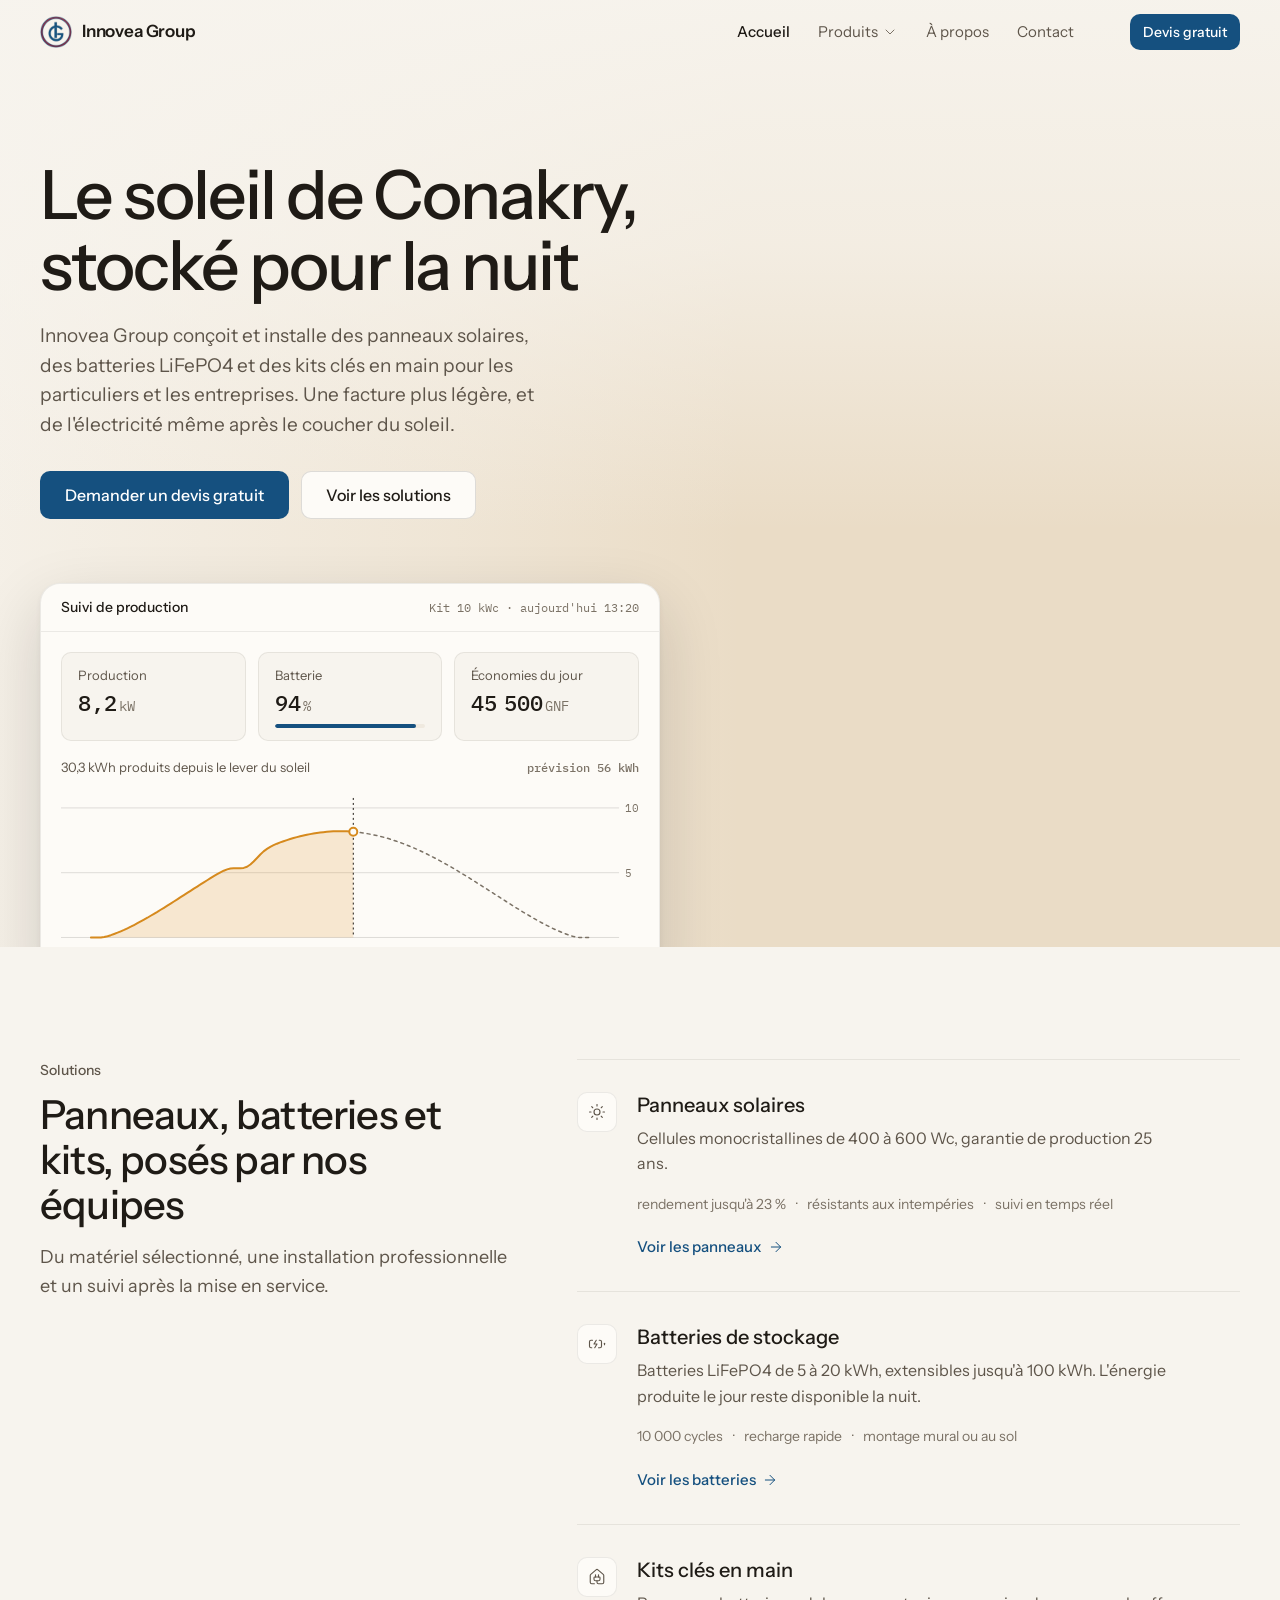
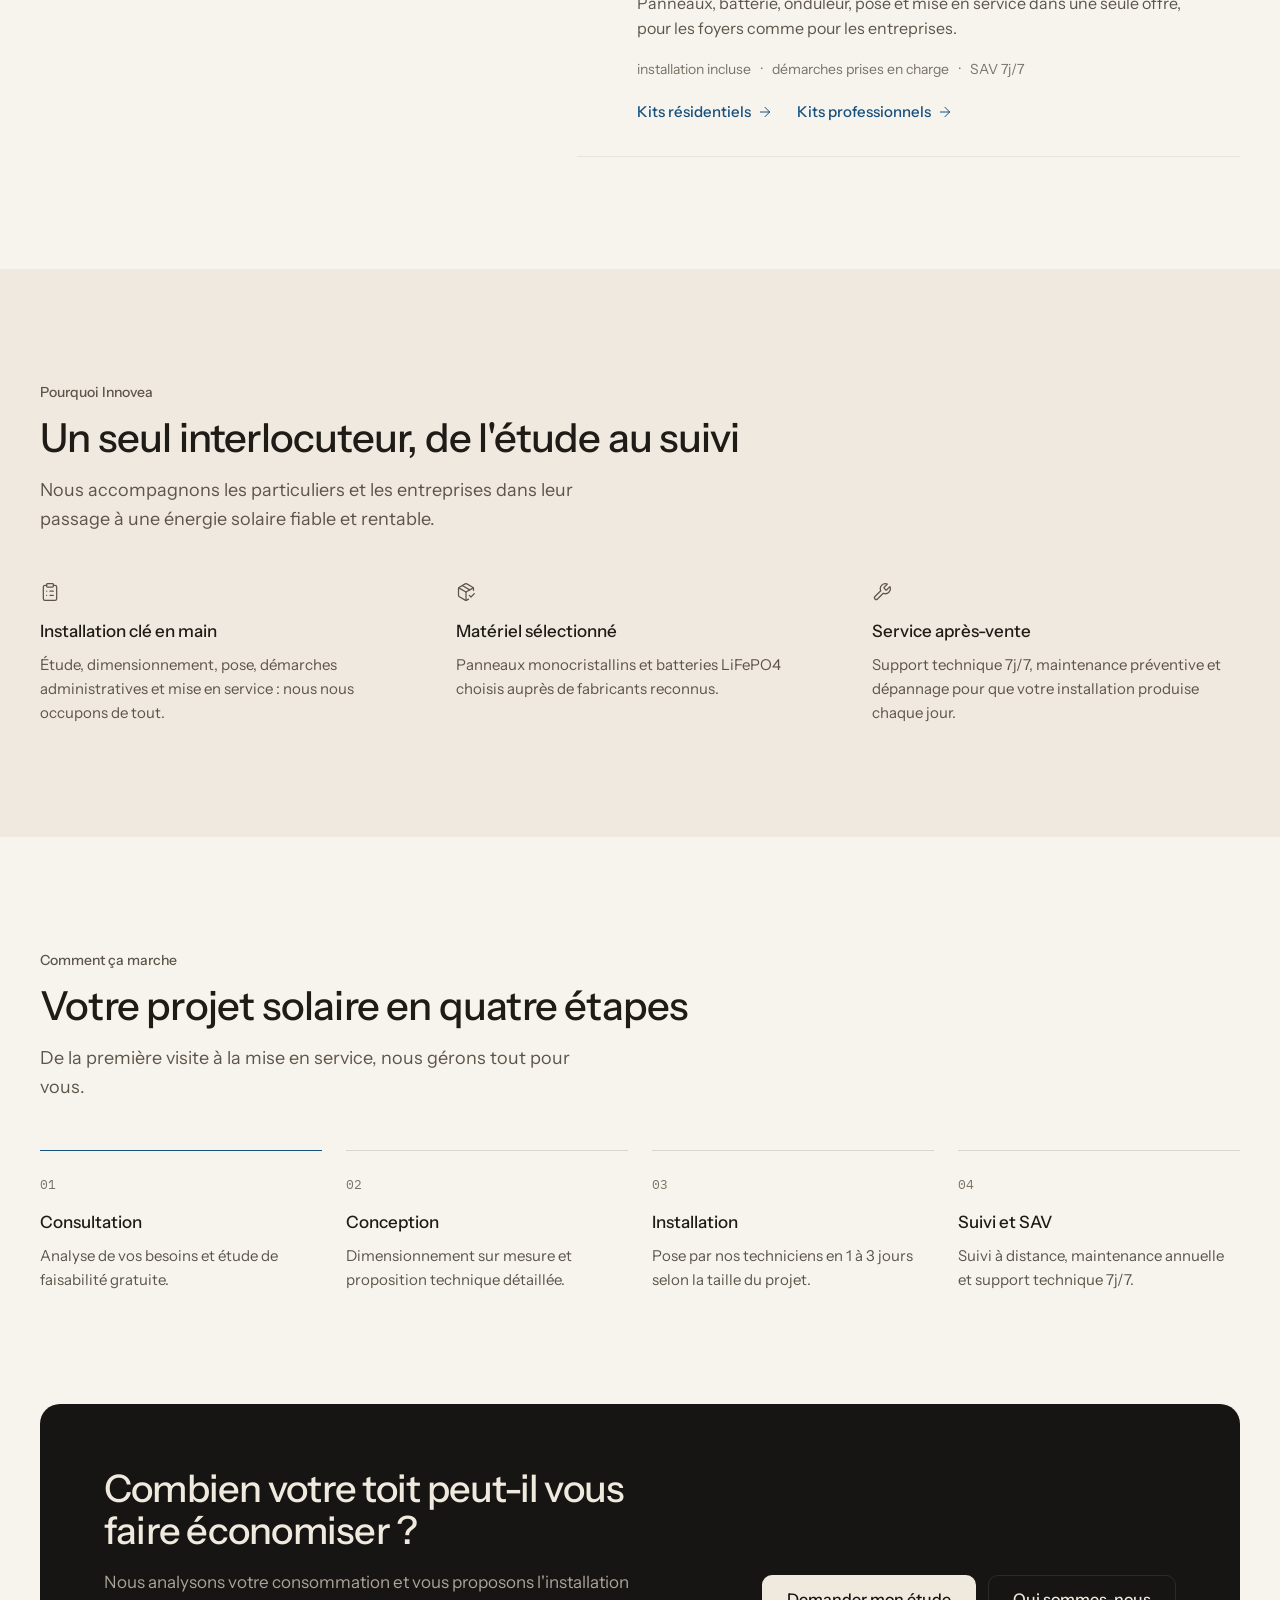
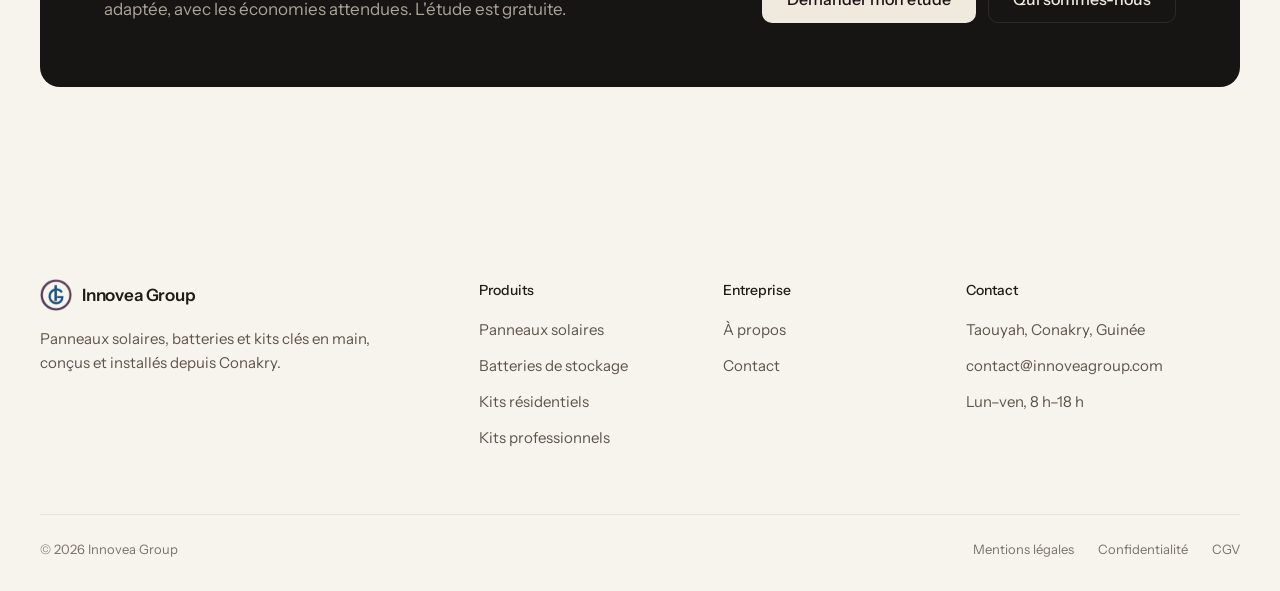
==== commit 9a9afea3: "Refonte du site vitrine : nouvelle identité et contenus vérifiables - Palette chaude (pierre claire," ====
--- a/index.html
+++ b/index.html
@@ -3,546 +3,279 @@
 <head>
   <meta charset="UTF-8">
   <meta name="viewport" content="width=device-width, initial-scale=1.0">
-  <title>Innovea Group — Solutions Énergétiques Premium</title>
-  <meta name="description" content="Innovea Group, votre partenaire en solutions énergétiques durables. Panneaux solaires, batteries de stockage, kits résidentiels et professionnels.">
+  <title>Innovea Group · Panneaux solaires et batteries à Conakry</title>
+  <meta name="description" content="Innovea Group conçoit et installe des panneaux solaires, des batteries LiFePO4 et des kits clés en main pour les particuliers et les entreprises en Guinée.">
+  <meta name="theme-color" content="#f7f4ee">
+  <link rel="icon" type="image/png" href="img/favicon.png">
+  <link rel="preconnect" href="https://fonts.googleapis.com">
+  <link rel="preconnect" href="https://fonts.gstatic.com" crossorigin>
+  <link rel="stylesheet" href="https://fonts.googleapis.com/css2?family=IBM+Plex+Mono:wght@400;500&family=Instrument+Sans:wght@400;500;600&display=swap">
   <link rel="stylesheet" href="css/styles.css">
-  <style>
-    .solution-card {
-      background: white;
-      border-radius: var(--radius-xl);
-      overflow: hidden;
-      box-shadow: var(--shadow-md);
-      transition: var(--transition);
-      border: 1px solid rgba(0,0,0,0.05);
-      display: flex;
-      flex-direction: column;
-    }
-    .solution-card:hover { transform: translateY(-10px); box-shadow: var(--shadow-xl); }
-    .solution-card-img {
-      height: 240px;
-      display: flex;
-      align-items: center;
-      justify-content: center;
-      font-size: 80px;
-      position: relative;
-    }
-    .solution-card-img::after {
-      content: '';
-      position: absolute;
-      inset: 0;
-      background: linear-gradient(to top, rgba(0,0,0,0.3), transparent);
-    }
-    .solution-card-body { padding: 32px; flex: 1; display: flex; flex-direction: column; }
-    .solution-card-title { font-size: 22px; font-weight: 800; color: var(--text-primary); margin-bottom: 12px; }
-    .solution-card-text { font-size: 15px; color: var(--text-muted); line-height: 1.65; margin-bottom: 24px; flex: 1; }
-    .solution-card-features { display: flex; flex-direction: column; gap: 8px; margin-bottom: 24px; }
-    .solution-feature { display: flex; align-items: center; gap: 8px; font-size: 14px; color: var(--text-secondary); }
-    .solution-feature::before { content: '✓'; color: var(--accent-green); font-weight: 700; font-size: 13px; }
-
-    .why-grid { display: grid; grid-template-columns: 1fr 1fr; gap: 48px; align-items: center; }
-    .why-features { display: flex; flex-direction: column; gap: 32px; }
-
-    .hero-scroll-hint {
-      position: absolute;
-      bottom: 40px;
-      left: 50%;
-      transform: translateX(-50%);
-      display: flex;
-      flex-direction: column;
-      align-items: center;
-      gap: 8px;
-      color: rgba(255,255,255,0.4);
-      font-size: 12px;
-      font-weight: 500;
-      letter-spacing: 0.1em;
-      text-transform: uppercase;
-    }
-    .scroll-arrow {
-      width: 24px;
-      height: 24px;
-      border-right: 2px solid rgba(255,255,255,0.3);
-      border-bottom: 2px solid rgba(255,255,255,0.3);
-      transform: rotate(45deg);
-      animation: scrollBounce 2s infinite;
-    }
-    @keyframes scrollBounce {
-      0%,100% { transform: rotate(45deg) translateY(0); }
-      50% { transform: rotate(45deg) translateY(6px); }
-    }
-
-    .tab-group {}
-    .tab-nav {
-      display: flex;
-      gap: 8px;
-      margin-bottom: 32px;
-      background: var(--bg-light);
-      padding: 6px;
-      border-radius: var(--radius-full);
-      width: fit-content;
-    }
-    .tab-btn {
-      padding: 10px 24px;
-      border-radius: var(--radius-full);
-      font-size: 14px;
-      font-weight: 600;
-      color: var(--text-muted);
-      cursor: pointer;
-      transition: var(--transition);
-    }
-    .tab-btn.active {
-      background: white;
-      color: var(--text-primary);
-      box-shadow: var(--shadow-sm);
-    }
-    .tab-panel { display: none; }
-    .tab-panel.active { display: block; }
-
-    .number-highlight {
-      font-size: 80px;
-      font-weight: 900;
-      line-height: 1;
-      letter-spacing: -0.04em;
-      background: linear-gradient(135deg, var(--accent-green), #00FFD0);
-      -webkit-background-clip: text;
-      -webkit-text-fill-color: transparent;
-      background-clip: text;
-    }
-  </style>
+  <link rel="preload" as="image" href="img/hero-toit.jpg" fetchpriority="high">
 </head>
 <body>
-
-<!-- NAVBAR -->
-<nav class="navbar" id="navbar">
+<header class="navbar over-hero" id="navbar">
   <div class="navbar-inner">
-    <a href="index.html" class="navbar-logo">
-      <div class="logo-icon">☀️</div>
-      <div class="logo-text">
-        <span class="logo-text-main">Innovea</span>
-        <span class="logo-text-sub">Énergie</span>
-      </div>
+    <a href="index.html" class="brand" aria-label="Innovea Group, accueil">
+      <img src="img/logo-ig.png" alt="" width="32" height="32">
+      <span>Innovea Group</span>
     </a>
-    <nav class="navbar-nav">
+    <nav class="nav-links" aria-label="Navigation principale">
+      <div class="nav-item"><a href="index.html" class="nav-link active" aria-current="page">Accueil</a></div>
       <div class="nav-item">
-        <a href="index.html" class="nav-link active">Accueil</a>
-      </div>
-      <div class="nav-item">
-        <a href="#" class="nav-link">Produits ▾</a>
-        <div class="nav-dropdown">
-          <a href="panneaux-solaires.html"><div class="dd-icon">🌞</div>Panneaux Solaires</a>
-          <a href="batteries.html"><div class="dd-icon">🔋</div>Batteries de Stockage</a>
-          <a href="kits-residentiels.html"><div class="dd-icon">🏠</div>Kits Résidentiels</a>
-          <a href="kits-professionnels.html"><div class="dd-icon">🏢</div>Kits Professionnels</a>
-        </div>
-      </div>
-      <div class="nav-item">
-        <a href="a-propos.html" class="nav-link">À Propos</a>
-      </div>
-      <div class="nav-item">
-        <a href="contact.html" class="nav-link">Contact</a>
-      </div>
+        <a href="panneaux-solaires.html" class="nav-link" aria-haspopup="true">Produits<svg class="i" viewBox="0 0 24 24" fill="none" stroke="currentColor" stroke-width="1.5" stroke-linecap="round" stroke-linejoin="round" aria-hidden="true"><path d="m6 9 6 6 6-6" /></svg></a>
+        <div class="nav-menu">
+        <a href="panneaux-solaires.html"><svg class="i" viewBox="0 0 24 24" fill="none" stroke="currentColor" stroke-width="1.5" stroke-linecap="round" stroke-linejoin="round" aria-hidden="true"><circle cx="12" cy="12" r="4" /> <path d="M12 2v2" /> <path d="M12 20v2" /> <path d="m4.93 4.93 1.41 1.41" /> <path d="m17.66 17.66 1.41 1.41" /> <path d="M2 12h2" /> <path d="M20 12h2" /> <path d="m6.34 17.66-1.41 1.41" /> <path d="m19.07 4.93-1.41 1.41" /></svg>Panneaux solaires</a>
+        <a href="batteries.html"><svg class="i" viewBox="0 0 24 24" fill="none" stroke="currentColor" stroke-width="1.5" stroke-linecap="round" stroke-linejoin="round" aria-hidden="true"><path d="M15 7h1a2 2 0 0 1 2 2v6a2 2 0 0 1-2 2h-2" /> <path d="M6 7H4a2 2 0 0 0-2 2v6a2 2 0 0 0 2 2h1" /> <path d="m11 7-3 5h4l-3 5" /> <line x1="22" x2="22" y1="11" y2="13" /></svg>Batteries de stockage</a>
+        <a href="kits-residentiels.html"><svg class="i" viewBox="0 0 24 24" fill="none" stroke="currentColor" stroke-width="1.5" stroke-linecap="round" stroke-linejoin="round" aria-hidden="true"><path d="M15 21v-8a1 1 0 0 0-1-1h-4a1 1 0 0 0-1 1v8" /> <path d="M3 10a2 2 0 0 1 .709-1.528l7-5.999a2 2 0 0 1 2.582 0l7 5.999A2 2 0 0 1 21 10v9a2 2 0 0 1-2 2H5a2 2 0 0 1-2-2z" /></svg>Kits résidentiels</a>
+        <a href="kits-professionnels.html"><svg class="i" viewBox="0 0 24 24" fill="none" stroke="currentColor" stroke-width="1.5" stroke-linecap="round" stroke-linejoin="round" aria-hidden="true"><path d="M6 22V4a2 2 0 0 1 2-2h8a2 2 0 0 1 2 2v18Z" /> <path d="M6 12H4a2 2 0 0 0-2 2v6a2 2 0 0 0 2 2h2" /> <path d="M18 9h2a2 2 0 0 1 2 2v9a2 2 0 0 1-2 2h-2" /> <path d="M10 6h4" /> <path d="M10 10h4" /> <path d="M10 14h4" /> <path d="M10 18h4" /></svg>Kits professionnels</a>
+        </div>
+      </div>
+      <div class="nav-item"><a href="a-propos.html" class="nav-link">À propos</a></div>
+      <div class="nav-item"><a href="contact.html" class="nav-link">Contact</a></div>
     </nav>
-    <div class="navbar-cta">
-      <a href="contact.html" class="btn btn-primary btn-sm">Devis gratuit →</a>
-    </div>
-    <button class="nav-toggle" id="navToggle" aria-label="Menu">
-      <span></span><span></span><span></span>
+    <a href="contact.html" class="btn btn-primary btn-sm nav-cta">Devis gratuit</a>
+    <button class="nav-toggle" id="navToggle" aria-label="Ouvrir le menu" aria-expanded="false" aria-controls="mobileNav">
+      <svg class="i i-open" viewBox="0 0 24 24" fill="none" stroke="currentColor" stroke-width="1.5" stroke-linecap="round" stroke-linejoin="round" aria-hidden="true"><line x1="4" x2="20" y1="12" y2="12" /> <line x1="4" x2="20" y1="6" y2="6" /> <line x1="4" x2="20" y1="18" y2="18" /></svg><svg class="i i-close" viewBox="0 0 24 24" fill="none" stroke="currentColor" stroke-width="1.5" stroke-linecap="round" stroke-linejoin="round" aria-hidden="true"><path d="M18 6 6 18" /> <path d="m6 6 12 12" /></svg>
     </button>
   </div>
+</header>
+<nav class="mobile-nav" id="mobileNav" aria-label="Menu mobile">
+  <a class="m-link" href="index.html"><svg class="i" viewBox="0 0 24 24" fill="none" stroke="currentColor" stroke-width="1.5" stroke-linecap="round" stroke-linejoin="round" aria-hidden="true"><path d="M15 21v-8a1 1 0 0 0-1-1h-4a1 1 0 0 0-1 1v8" /> <path d="M3 10a2 2 0 0 1 .709-1.528l7-5.999a2 2 0 0 1 2.582 0l7 5.999A2 2 0 0 1 21 10v9a2 2 0 0 1-2 2H5a2 2 0 0 1-2-2z" /></svg>Accueil</a>
+  <div class="m-group">Produits</div>
+  <a class="m-link" href="panneaux-solaires.html"><svg class="i" viewBox="0 0 24 24" fill="none" stroke="currentColor" stroke-width="1.5" stroke-linecap="round" stroke-linejoin="round" aria-hidden="true"><circle cx="12" cy="12" r="4" /> <path d="M12 2v2" /> <path d="M12 20v2" /> <path d="m4.93 4.93 1.41 1.41" /> <path d="m17.66 17.66 1.41 1.41" /> <path d="M2 12h2" /> <path d="M20 12h2" /> <path d="m6.34 17.66-1.41 1.41" /> <path d="m19.07 4.93-1.41 1.41" /></svg>Panneaux solaires</a>
+  <a class="m-link" href="batteries.html"><svg class="i" viewBox="0 0 24 24" fill="none" stroke="currentColor" stroke-width="1.5" stroke-linecap="round" stroke-linejoin="round" aria-hidden="true"><path d="M15 7h1a2 2 0 0 1 2 2v6a2 2 0 0 1-2 2h-2" /> <path d="M6 7H4a2 2 0 0 0-2 2v6a2 2 0 0 0 2 2h1" /> <path d="m11 7-3 5h4l-3 5" /> <line x1="22" x2="22" y1="11" y2="13" /></svg>Batteries de stockage</a>
+  <a class="m-link" href="kits-residentiels.html"><svg class="i" viewBox="0 0 24 24" fill="none" stroke="currentColor" stroke-width="1.5" stroke-linecap="round" stroke-linejoin="round" aria-hidden="true"><path d="M15 21v-8a1 1 0 0 0-1-1h-4a1 1 0 0 0-1 1v8" /> <path d="M3 10a2 2 0 0 1 .709-1.528l7-5.999a2 2 0 0 1 2.582 0l7 5.999A2 2 0 0 1 21 10v9a2 2 0 0 1-2 2H5a2 2 0 0 1-2-2z" /></svg>Kits résidentiels</a>
+  <a class="m-link" href="kits-professionnels.html"><svg class="i" viewBox="0 0 24 24" fill="none" stroke="currentColor" stroke-width="1.5" stroke-linecap="round" stroke-linejoin="round" aria-hidden="true"><path d="M6 22V4a2 2 0 0 1 2-2h8a2 2 0 0 1 2 2v18Z" /> <path d="M6 12H4a2 2 0 0 0-2 2v6a2 2 0 0 0 2 2h2" /> <path d="M18 9h2a2 2 0 0 1 2 2v9a2 2 0 0 1-2 2h-2" /> <path d="M10 6h4" /> <path d="M10 10h4" /> <path d="M10 14h4" /> <path d="M10 18h4" /></svg>Kits professionnels</a>
+  <div class="m-group">Entreprise</div>
+  <a class="m-link" href="a-propos.html"><svg class="i" viewBox="0 0 24 24" fill="none" stroke="currentColor" stroke-width="1.5" stroke-linecap="round" stroke-linejoin="round" aria-hidden="true"><circle cx="12" cy="12" r="10" /> <path d="M12 16v-4" /> <path d="M12 8h.01" /></svg>À propos</a>
+  <a class="m-link" href="contact.html"><svg class="i" viewBox="0 0 24 24" fill="none" stroke="currentColor" stroke-width="1.5" stroke-linecap="round" stroke-linejoin="round" aria-hidden="true"><rect width="20" height="16" x="2" y="4" rx="2" /> <path d="m22 7-8.97 5.7a1.94 1.94 0 0 1-2.06 0L2 7" /></svg>Contact</a>
+  <a href="contact.html" class="btn btn-primary btn-lg btn-block">Demander un devis gratuit</a>
 </nav>
 
-<!-- MOBILE NAV -->
-<div class="mobile-nav" id="mobileNav">
-  <a href="index.html" class="mobile-nav-link">🏠 Accueil</a>
-  <a href="panneaux-solaires.html" class="mobile-nav-link">🌞 Panneaux Solaires</a>
-  <a href="batteries.html" class="mobile-nav-link">🔋 Batteries de Stockage</a>
-  <a href="kits-residentiels.html" class="mobile-nav-link">🏡 Kits Résidentiels</a>
-  <a href="kits-professionnels.html" class="mobile-nav-link">🏢 Kits Professionnels</a>
-  <a href="a-propos.html" class="mobile-nav-link">👥 À Propos</a>
-  <a href="contact.html" class="mobile-nav-link">📞 Contact</a>
-  <div style="margin-top:auto; padding-top:24px;">
-    <a href="contact.html" class="btn btn-primary w-full" style="justify-content:center;">Demande de devis gratuit →</a>
-  </div>
-</div>
-
-<!-- HERO -->
+<main>
 <section class="hero">
-  <div class="hero-bg">
-    <div class="hero-bg-gradient"></div>
-    <div class="hero-grid"></div>
-    <div class="hero-particles"></div>
-  </div>
-  <div class="container">
-    <div class="hero-content">
-      <div class="hero-text">
-        <div class="hero-badge">
-          <span class="badge-dot"></span>
-          Solutions Énergétiques Certifiées
-        </div>
-        <h1 class="hero-title">
-          Énergie Propre,<br>
-          <span class="text-gradient-green">Avenir</span>
-          <span class="text-gradient-gold"> Brillant</span>
-        </h1>
-        <p class="hero-description">
-          Innovea Group conçoit et installe des systèmes solaires haute performance pour les particuliers et les entreprises. Réduisez vos factures, préservez l'environnement.
-        </p>
-        <div class="hero-actions">
-          <a href="contact.html" class="btn btn-primary btn-lg">Devis Gratuit →</a>
-          <a href="#solutions" class="btn btn-outline btn-lg">Nos Solutions</a>
-        </div>
-        <div class="hero-stats">
-          <div class="hero-stat">
-            <div class="hero-stat-number" data-count="850" data-suffix="+">0+</div>
-            <div class="hero-stat-label">Installations</div>
+  <div class="hero-scene" role="img" aria-label="Toit-terrasse à Conakry équipé de panneaux solaires, en fin d'après-midi"></div>
+  <div class="container hero-inner">
+    <div class="hero-text">
+      <h1 class="hero-title">Le soleil de Conakry, stocké pour la nuit</h1>
+      <p class="hero-lead">Innovea Group conçoit et installe des panneaux solaires, des batteries LiFePO4 et des kits clés en main pour les particuliers et les entreprises. Une facture plus légère, et de l'électricité même après le coucher du soleil.</p>
+      <div class="actions">
+        <a href="contact.html" class="btn btn-primary btn-lg">Demander un devis gratuit</a>
+        <a href="#solutions" class="btn btn-secondary btn-lg">Voir les solutions</a>
+      </div>
+    </div>
+
+    <div class="hero-window">
+      <div class="window" aria-label="Aperçu de l'application de suivi de production">
+        <div class="window-bar">
+          <span class="window-title">Suivi de production</span>
+          <span class="window-meta">Kit 10 kWc · aujourd'hui 13:20</span>
+        </div>
+        <div class="window-body">
+          <div class="readings">
+            <div class="reading">
+              <div class="reading-label">Production</div>
+              <div class="reading-value">8,2<span class="unit">kW</span></div>
+            </div>
+            <div class="reading">
+              <div class="reading-label">Batterie</div>
+              <div class="reading-value">94<span class="unit">%</span></div>
+              <div class="gauge"><span style="width:94%"></span></div>
+            </div>
+            <div class="reading">
+              <div class="reading-label">Économies du jour</div>
+              <div class="reading-value">45 500<span class="unit">GNF</span></div>
+            </div>
           </div>
-          <div class="hero-stat">
-            <div class="hero-stat-number" data-count="12" data-suffix=" ans">0 ans</div>
-            <div class="hero-stat-label">D'Expérience</div>
+          <div class="curve">
+            <div class="curve-head">
+              <span>30,3 kWh produits depuis le lever du soleil</span>
+              <span class="num">prévision 56 kWh</span>
+            </div>
+            <svg viewBox="0 0 580 180" role="img" aria-label="Courbe de production solaire de la journée : 30 kWh produits à 13 h 20, environ 56 kWh prévus">
+  <g class="grid"><line x1="0" x2="560" y1="152" y2="152"/><line x1="0" x2="560" y1="87" y2="87"/><line x1="0" x2="560" y1="22" y2="22"/></g>
+  <g class="axis"><text x="40" y="172" text-anchor="middle">07h</text><text x="160" y="172" text-anchor="middle">10h</text><text x="280" y="172" text-anchor="middle">13h</text><text x="400" y="172" text-anchor="middle">16h</text><text x="520" y="172" text-anchor="middle">19h</text><text x="566" y="91">5</text><text x="566" y="26">10</text></g>
+  <path class="area" d="M30.0 152.0 L33.3 152.0 L36.7 152.0 L40.0 152.0 L43.3 151.5 L46.7 150.7 L50.0 149.7 L53.3 148.5 L56.7 147.2 L60.0 145.8 L63.3 144.4 L66.7 142.8 L70.0 141.2 L73.3 139.5 L76.7 137.7 L80.0 135.9 L83.3 134.1 L86.7 132.2 L90.0 130.2 L93.3 128.3 L96.7 126.3 L100.0 124.2 L103.3 122.2 L106.7 120.1 L110.0 118.0 L113.3 115.9 L116.7 113.7 L120.0 111.6 L123.3 109.5 L126.7 107.3 L130.0 105.2 L133.3 103.0 L136.7 100.9 L140.0 98.8 L143.3 96.7 L146.7 94.6 L150.0 92.5 L153.3 90.5 L156.7 88.5 L160.0 86.6 L163.3 85.0 L166.7 83.7 L170.0 82.8 L173.3 82.5 L176.7 82.5 L180.0 82.6 L183.3 82.2 L186.7 81.0 L190.0 78.8 L193.3 75.7 L196.7 72.2 L200.0 68.7 L203.3 65.6 L206.7 63.1 L210.0 61.0 L213.3 59.4 L216.7 57.9 L220.0 56.6 L223.3 55.4 L226.7 54.3 L230.0 53.2 L233.3 52.2 L236.7 51.3 L240.0 50.5 L243.3 49.7 L246.7 48.9 L250.0 48.3 L253.3 47.7 L256.7 47.1 L260.0 46.7 L263.3 46.3 L266.7 46.0 L270.0 45.7 L273.3 45.5 L276.7 45.4 L280.0 45.4 L283.3 45.4 L286.7 45.5 L290.0 45.7 L293.3 46.0 L293.3 152 L30.0 152 Z"/>
+  <path class="line" d="M30.0 152.0 L33.3 152.0 L36.7 152.0 L40.0 152.0 L43.3 151.5 L46.7 150.7 L50.0 149.7 L53.3 148.5 L56.7 147.2 L60.0 145.8 L63.3 144.4 L66.7 142.8 L70.0 141.2 L73.3 139.5 L76.7 137.7 L80.0 135.9 L83.3 134.1 L86.7 132.2 L90.0 130.2 L93.3 128.3 L96.7 126.3 L100.0 124.2 L103.3 122.2 L106.7 120.1 L110.0 118.0 L113.3 115.9 L116.7 113.7 L120.0 111.6 L123.3 109.5 L126.7 107.3 L130.0 105.2 L133.3 103.0 L136.7 100.9 L140.0 98.8 L143.3 96.7 L146.7 94.6 L150.0 92.5 L153.3 90.5 L156.7 88.5 L160.0 86.6 L163.3 85.0 L166.7 83.7 L170.0 82.8 L173.3 82.5 L176.7 82.5 L180.0 82.6 L183.3 82.2 L186.7 81.0 L190.0 78.8 L193.3 75.7 L196.7 72.2 L200.0 68.7 L203.3 65.6 L206.7 63.1 L210.0 61.0 L213.3 59.4 L216.7 57.9 L220.0 56.6 L223.3 55.4 L226.7 54.3 L230.0 53.2 L233.3 52.2 L236.7 51.3 L240.0 50.5 L243.3 49.7 L246.7 48.9 L250.0 48.3 L253.3 47.7 L256.7 47.1 L260.0 46.7 L263.3 46.3 L266.7 46.0 L270.0 45.7 L273.3 45.5 L276.7 45.4 L280.0 45.4 L283.3 45.4 L286.7 45.5 L290.0 45.7 L293.3 46.0"/>
+  <path class="forecast" d="M293.3 46.0 L296.7 46.3 L300.0 46.7 L303.3 47.1 L306.7 47.7 L310.0 48.3 L313.3 48.9 L316.7 49.7 L320.0 50.5 L323.3 51.3 L326.7 52.2 L330.0 53.2 L333.3 54.3 L336.7 55.4 L340.0 56.6 L343.3 57.8 L346.7 59.1 L350.0 60.5 L353.3 61.9 L356.7 63.3 L360.0 64.8 L363.3 66.4 L366.7 68.0 L370.0 69.7 L373.3 71.4 L376.7 73.1 L380.0 74.9 L383.3 76.7 L386.7 78.6 L390.0 80.5 L393.3 82.4 L396.7 84.4 L400.0 86.4 L403.3 88.4 L406.7 90.4 L410.0 92.5 L413.3 94.6 L416.7 96.7 L420.0 98.8 L423.3 100.9 L426.7 103.0 L430.0 105.2 L433.3 107.3 L436.7 109.5 L440.0 111.6 L443.3 113.7 L446.7 115.9 L450.0 118.0 L453.3 120.1 L456.7 122.2 L460.0 124.2 L463.3 126.3 L466.7 128.3 L470.0 130.2 L473.3 132.2 L476.7 134.1 L480.0 135.9 L483.3 137.7 L486.7 139.5 L490.0 141.2 L493.3 142.8 L496.7 144.4 L500.0 145.8 L503.3 147.2 L506.7 148.5 L510.0 149.7 L513.3 150.7 L516.7 151.5 L520.0 152.0 L523.3 152.0 L526.7 152.0 L530.0 152.0"/>
+  <g class="now"><line x1="293.3" x2="293.3" y1="12" y2="152"/><circle cx="293.3" cy="46.0" r="4"/></g>
+</svg>
           </div>
-          <div class="hero-stat">
-            <div class="hero-stat-number" data-count="98" data-suffix="%">0%</div>
-            <div class="hero-stat-label">Satisfaction</div>
+        </div>
+      </div>
+    </div>
+  </div>
+</section>
+
+<section class="section" id="solutions">
+  <div class="container split">
+    <div class="sticky">
+      <p class="eyebrow">Solutions</p>
+      <h2 class="title">Panneaux, batteries et kits, posés par nos équipes</h2>
+      <p class="lead">Du matériel sélectionné, une installation professionnelle et un suivi après la mise en service.</p>
+    </div>
+    <div class="rows">
+      <article class="row">
+        <div class="row-icon"><svg class="i" viewBox="0 0 24 24" fill="none" stroke="currentColor" stroke-width="1.5" stroke-linecap="round" stroke-linejoin="round" aria-hidden="true"><circle cx="12" cy="12" r="4" /> <path d="M12 2v2" /> <path d="M12 20v2" /> <path d="m4.93 4.93 1.41 1.41" /> <path d="m17.66 17.66 1.41 1.41" /> <path d="M2 12h2" /> <path d="M20 12h2" /> <path d="m6.34 17.66-1.41 1.41" /> <path d="m19.07 4.93-1.41 1.41" /></svg></div>
+        <div>
+          <h3>Panneaux solaires</h3>
+          <p>Cellules monocristallines de 400 à 600 Wc, garantie de production 25 ans.</p>
+          <ul class="specs">
+            <li>rendement jusqu'à 23 %</li>
+            <li>résistants aux intempéries</li>
+            <li>suivi en temps réel</li>
+          </ul>
+          <div class="row-links"><a class="link" href="panneaux-solaires.html">Voir les panneaux<svg class="i i-16" viewBox="0 0 24 24" fill="none" stroke="currentColor" stroke-width="1.5" stroke-linecap="round" stroke-linejoin="round" aria-hidden="true"><path d="M5 12h14" /> <path d="m12 5 7 7-7 7" /></svg></a></div>
+        </div>
+      </article>
+      <article class="row">
+        <div class="row-icon"><svg class="i" viewBox="0 0 24 24" fill="none" stroke="currentColor" stroke-width="1.5" stroke-linecap="round" stroke-linejoin="round" aria-hidden="true"><path d="M15 7h1a2 2 0 0 1 2 2v6a2 2 0 0 1-2 2h-2" /> <path d="M6 7H4a2 2 0 0 0-2 2v6a2 2 0 0 0 2 2h1" /> <path d="m11 7-3 5h4l-3 5" /> <line x1="22" x2="22" y1="11" y2="13" /></svg></div>
+        <div>
+          <h3>Batteries de stockage</h3>
+          <p>Batteries LiFePO4 de 5 à 20 kWh, extensibles jusqu'à 100 kWh. L'énergie produite le jour reste disponible la nuit.</p>
+          <ul class="specs">
+            <li>10 000 cycles</li>
+            <li>recharge rapide</li>
+            <li>montage mural ou au sol</li>
+          </ul>
+          <div class="row-links"><a class="link" href="batteries.html">Voir les batteries<svg class="i i-16" viewBox="0 0 24 24" fill="none" stroke="currentColor" stroke-width="1.5" stroke-linecap="round" stroke-linejoin="round" aria-hidden="true"><path d="M5 12h14" /> <path d="m12 5 7 7-7 7" /></svg></a></div>
+        </div>
+      </article>
+      <article class="row">
+        <div class="row-icon"><svg class="i" viewBox="0 0 24 24" fill="none" stroke="currentColor" stroke-width="1.5" stroke-linecap="round" stroke-linejoin="round" aria-hidden="true"><path d="M10 12V8.964" /> <path d="M14 12V8.964" /> <path d="M15 12a1 1 0 0 1 1 1v2a2 2 0 0 1-2 2h-4a2 2 0 0 1-2-2v-2a1 1 0 0 1 1-1z" /> <path d="M8.5 21H5a2 2 0 0 1-2-2v-9a2 2 0 0 1 .709-1.528l7-5.999a2 2 0 0 1 2.582 0l7 5.999A2 2 0 0 1 21 10v9a2 2 0 0 1-2 2h-5a2 2 0 0 1-2-2v-2" /></svg></div>
+        <div>
+          <h3>Kits clés en main</h3>
+          <p>Panneaux, batterie, onduleur, pose et mise en service dans une seule offre, pour les foyers comme pour les entreprises.</p>
+          <ul class="specs">
+            <li>installation incluse</li>
+            <li>démarches prises en charge</li>
+            <li>SAV 7j/7</li>
+          </ul>
+          <div class="row-links">
+            <a class="link" href="kits-residentiels.html">Kits résidentiels<svg class="i i-16" viewBox="0 0 24 24" fill="none" stroke="currentColor" stroke-width="1.5" stroke-linecap="round" stroke-linejoin="round" aria-hidden="true"><path d="M5 12h14" /> <path d="m12 5 7 7-7 7" /></svg></a>
+            <a class="link" href="kits-professionnels.html">Kits professionnels<svg class="i i-16" viewBox="0 0 24 24" fill="none" stroke="currentColor" stroke-width="1.5" stroke-linecap="round" stroke-linejoin="round" aria-hidden="true"><path d="M5 12h14" /> <path d="m12 5 7 7-7 7" /></svg></a>
           </div>
         </div>
-      </div>
-      <div class="hero-visual">
-        <div class="hero-card float">
-          <div style="display:flex;align-items:center;justify-content:space-between;margin-bottom:24px;">
-            <span class="hero-card-title">Tableau de bord Énergie</span>
-            <span class="hero-card-badge">EN DIRECT</span>
-          </div>
-          <div class="energy-stats">
-            <div class="energy-stat-item">
-              <span class="energy-stat-label">⚡ Production solaire</span>
-              <span class="energy-stat-value">8.4 kW</span>
-            </div>
-            <div class="energy-stat-item">
-              <span class="energy-stat-label">🔋 Stockage batterie</span>
-              <span class="energy-stat-value">94%</span>
-            </div>
-            <div class="energy-stat-item">
-              <span class="energy-stat-label">💰 Économies du jour</span>
-              <span class="energy-stat-value">52 000 GNF</span>
-            </div>
-          </div>
-          <div class="energy-chart">
-            <div class="chart-bar" style="height:45%"></div>
-            <div class="chart-bar" style="height:65%"></div>
-            <div class="chart-bar" style="height:55%"></div>
-            <div class="chart-bar" style="height:80%"></div>
-            <div class="chart-bar" style="height:70%"></div>
-            <div class="chart-bar" style="height:95%"></div>
-            <div class="chart-bar" style="height:85%"></div>
-          </div>
-          <div class="chart-label" style="font-size:11px;color:rgba(255,255,255,0.35);display:flex;gap:6px;margin-top:6px;">
-            <span style="flex:1;text-align:center;">Lun</span>
-            <span style="flex:1;text-align:center;">Mar</span>
-            <span style="flex:1;text-align:center;">Mer</span>
-            <span style="flex:1;text-align:center;">Jeu</span>
-            <span style="flex:1;text-align:center;">Ven</span>
-            <span style="flex:1;text-align:center;">Sam</span>
-            <span style="flex:1;text-align:center;">Dim</span>
-          </div>
-        </div>
-      </div>
-    </div>
-  </div>
-  <div class="hero-scroll-hint">
-    <span>Découvrir</span>
-    <div class="scroll-arrow"></div>
-  </div>
-</section>
-
-<!-- PARTNERS -->
-<div class="partners-strip">
-  <div class="container">
-    <p class="partners-label">Certifié et reconnu par</p>
-    <div class="partners-logos">
-      <div class="partner-logo">🏅 IEC Certified</div>
-      <div class="partner-logo">⚡ IRENA Partner</div>
-      <div class="partner-logo">🌿 ISO 9001</div>
-      <div class="partner-logo">☀️ SolarPower</div>
-      <div class="partner-logo">🔋 TÜV Certified</div>
-    </div>
-  </div>
-</div>
-
-<!-- STATS -->
-<section class="section section-dark">
-  <div class="container">
-    <div class="stats-grid fade-up">
-      <div class="stat-item">
-        <div class="stat-number"><span data-count="850" data-suffix="">0</span><span class="stat-unit">+</span></div>
-        <div class="stat-label">Installations réalisées</div>
-      </div>
-      <div class="stat-item">
-        <div class="stat-number"><span data-count="15000" data-suffix="">0</span><span class="stat-unit">+</span></div>
-        <div class="stat-label">kWh produits par jour</div>
-      </div>
-      <div class="stat-item">
-        <div class="stat-number"><span data-count="98" data-suffix="">0</span><span class="stat-unit">%</span></div>
-        <div class="stat-label">Clients satisfaits</div>
-      </div>
-      <div class="stat-item">
-        <div class="stat-number"><span data-count="12" data-suffix="">0</span><span class="stat-unit">ans</span></div>
-        <div class="stat-label">D'expertise sectorielle</div>
-      </div>
-    </div>
-  </div>
-</section>
-
-<!-- SOLUTIONS -->
-<section class="section" id="solutions">
-  <div class="container">
-    <div class="section-header centered fade-up">
-      <div class="section-label">Nos Solutions</div>
-      <h2 class="section-title">Tout ce dont vous avez besoin<br>pour votre transition énergétique</h2>
-      <p class="section-subtitle">Des produits de haute qualité, des installations professionnelles et un suivi personnalisé pour une énergie solaire fiable et durable.</p>
-    </div>
-    <div class="grid-3 stagger" style="margin-bottom:48px;">
-      <div class="solution-card">
-        <div class="solution-card-img bg-dark-blue">🌞</div>
-        <div class="solution-card-body">
-          <div class="section-label" style="margin-bottom:8px;">Énergie solaire</div>
-          <h3 class="solution-card-title">Panneaux Solaires</h3>
-          <p class="solution-card-text">Technologie monocristalline dernière génération. Rendement jusqu'à 23%, garantie 25 ans sur la production.</p>
-          <div class="solution-card-features">
-            <div class="solution-feature">Rendement jusqu'à 23%</div>
-            <div class="solution-feature">Résistance aux intempéries</div>
-            <div class="solution-feature">Monitoring en temps réel</div>
-          </div>
-          <a href="panneaux-solaires.html" class="btn btn-outline-green w-full" style="justify-content:center;">Découvrir →</a>
-        </div>
-      </div>
-      <div class="solution-card">
-        <div class="solution-card-img bg-teal">🔋</div>
-        <div class="solution-card-body">
-          <div class="section-label" style="margin-bottom:8px;">Stockage</div>
-          <h3 class="solution-card-title">Batteries de Stockage</h3>
-          <p class="solution-card-text">Systèmes LiFePO4 longue durée. Stockez votre énergie produite et assurez votre autonomie même la nuit.</p>
-          <div class="solution-card-features">
-            <div class="solution-feature">Technologie LiFePO4</div>
-            <div class="solution-feature">10 000+ cycles de vie</div>
-            <div class="solution-feature">Recharge rapide</div>
-          </div>
-          <a href="batteries.html" class="btn btn-outline-green w-full" style="justify-content:center;">Découvrir →</a>
-        </div>
-      </div>
-      <div class="solution-card">
-        <div class="solution-card-img bg-forest">🏡</div>
-        <div class="solution-card-body">
-          <div class="section-label" style="margin-bottom:8px;">Kits complets</div>
-          <h3 class="solution-card-title">Kits Clé en Main</h3>
-          <p class="solution-card-text">Des solutions complètes et prêtes à l'emploi pour particuliers et professionnels, installation incluse.</p>
-          <div class="solution-card-features">
-            <div class="solution-feature">Kits résidentiels & pro</div>
-            <div class="solution-feature">Installation professionnelle</div>
-            <div class="solution-feature">SAV 24h/7j</div>
-          </div>
-          <a href="kits-residentiels.html" class="btn btn-outline-green w-full" style="justify-content:center;">Découvrir →</a>
-        </div>
-      </div>
-    </div>
-    <div class="text-center fade-up">
-      <a href="kits-professionnels.html" class="btn btn-outline-dark">Voir les kits professionnels →</a>
-    </div>
-  </div>
-</section>
-
-<!-- WHY INNOVEA -->
-<section class="section section-light">
-  <div class="container">
-    <div class="why-grid">
-      <div class="slide-left">
-        <div class="section-label">Pourquoi nous choisir</div>
-        <h2 class="section-title">L'excellence au service<br>de votre énergie</h2>
-        <p class="section-subtitle" style="margin-bottom:40px;">Depuis 12 ans, nous accompagnons les particuliers et entreprises dans leur transition vers une énergie propre, fiable et rentable.</p>
-        <div class="number-highlight" style="margin-bottom:8px;">12</div>
-        <p class="text-muted">années d'expérience en solutions énergétiques</p>
-      </div>
-      <div class="why-features stagger slide-right">
-        <div class="feature-item">
-          <div class="feature-icon">🏆</div>
-          <div class="feature-content">
-            <h4>Expertise certifiée</h4>
-            <p>Nos équipes sont certifiées par les organismes internationaux les plus reconnus dans le domaine de l'énergie solaire.</p>
-          </div>
-        </div>
-        <div class="feature-item">
-          <div class="feature-icon gold">💎</div>
-          <div class="feature-content">
-            <h4>Qualité garantie</h4>
-            <p>Nous utilisons uniquement des produits de classe A, sélectionnés parmi les meilleurs fabricants mondiaux.</p>
-          </div>
-        </div>
-        <div class="feature-item">
-          <div class="feature-icon">🛡️</div>
-          <div class="feature-content">
-            <h4>Service après-vente</h4>
-            <p>Support technique disponible 7j/7, maintenance préventive et réactive pour assurer votre tranquillité d'esprit.</p>
-          </div>
-        </div>
-        <div class="feature-item">
-          <div class="feature-icon gold">💰</div>
-          <div class="feature-content">
-            <h4>Rentabilité prouvée</h4>
-            <p>Nos clients récupèrent leur investissement en moyenne en 3 à 5 ans grâce à nos systèmes optimisés.</p>
-          </div>
-        </div>
-      </div>
-    </div>
-  </div>
-</section>
-
-<!-- PROCESS -->
+      </article>
+    </div>
+  </div>
+</section>
+
+<section class="section section-alt">
+  <div class="container">
+    <div class="section-head">
+      <p class="eyebrow">Pourquoi Innovea</p>
+      <h2 class="title">Un seul interlocuteur, de l'étude au suivi</h2>
+      <p class="lead">Nous accompagnons les particuliers et les entreprises dans leur passage à une énergie solaire fiable et rentable.</p>
+    </div>
+    <div class="features">
+      <div class="feature">
+        <svg class="i" viewBox="0 0 24 24" fill="none" stroke="currentColor" stroke-width="1.5" stroke-linecap="round" stroke-linejoin="round" aria-hidden="true"><rect width="8" height="4" x="8" y="2" rx="1" ry="1" /> <path d="M16 4h2a2 2 0 0 1 2 2v14a2 2 0 0 1-2 2H6a2 2 0 0 1-2-2V6a2 2 0 0 1 2-2h2" /> <path d="M12 11h4" /> <path d="M12 16h4" /> <path d="M8 11h.01" /> <path d="M8 16h.01" /></svg>
+        <h3>Installation clé en main</h3>
+        <p>Étude, dimensionnement, pose, démarches administratives et mise en service : nous nous occupons de tout.</p>
+      </div>
+      <div class="feature">
+        <svg class="i" viewBox="0 0 24 24" fill="none" stroke="currentColor" stroke-width="1.5" stroke-linecap="round" stroke-linejoin="round" aria-hidden="true"><path d="m16 16 2 2 4-4" /> <path d="M21 10V8a2 2 0 0 0-1-1.73l-7-4a2 2 0 0 0-2 0l-7 4A2 2 0 0 0 3 8v8a2 2 0 0 0 1 1.73l7 4a2 2 0 0 0 2 0l2-1.14" /> <path d="m7.5 4.27 9 5.15" /> <polyline points="3.29 7 12 12 20.71 7" /> <line x1="12" x2="12" y1="22" y2="12" /></svg>
+        <h3>Matériel sélectionné</h3>
+        <p>Panneaux monocristallins et batteries LiFePO4 choisis auprès de fabricants reconnus.</p>
+      </div>
+      <div class="feature">
+        <svg class="i" viewBox="0 0 24 24" fill="none" stroke="currentColor" stroke-width="1.5" stroke-linecap="round" stroke-linejoin="round" aria-hidden="true"><path d="M14.7 6.3a1 1 0 0 0 0 1.4l1.6 1.6a1 1 0 0 0 1.4 0l3.77-3.77a6 6 0 0 1-7.94 7.94l-6.91 6.91a2.12 2.12 0 0 1-3-3l6.91-6.91a6 6 0 0 1 7.94-7.94l-3.76 3.76z" /></svg>
+        <h3>Service après-vente</h3>
+        <p>Support technique 7j/7, maintenance préventive et dépannage pour que votre installation produise chaque jour.</p>
+      </div>
+    </div>
+  </div>
+</section>
+
 <section class="section">
   <div class="container">
-    <div class="section-header centered fade-up">
-      <div class="section-label">Comment ça marche</div>
-      <h2 class="section-title">Votre projet solaire en 4 étapes simples</h2>
-      <p class="section-subtitle">De la consultation initiale à la mise en service, nous gérons tout pour vous.</p>
-    </div>
-    <div class="process-steps stagger">
-      <div class="process-step">
-        <div class="step-number">1</div>
-        <h4 class="step-title">Consultation</h4>
-        <p class="step-text">Analyse de vos besoins énergétiques et étude de faisabilité gratuite par nos experts.</p>
-      </div>
-      <div class="process-step">
-        <div class="step-number">2</div>
-        <h4 class="step-title">Conception</h4>
-        <p class="step-text">Dimensionnement sur mesure de votre installation et proposition technique détaillée.</p>
-      </div>
-      <div class="process-step">
-        <div class="step-number">3</div>
-        <h4 class="step-title">Installation</h4>
-        <p class="step-text">Pose professionnelle par nos techniciens certifiés en 1 à 3 jours selon la taille du projet.</p>
-      </div>
-      <div class="process-step">
-        <div class="step-number">4</div>
-        <h4 class="step-title">Suivi & SAV</h4>
-        <p class="step-text">Monitoring à distance, maintenance annuelle et support technique disponible 24h/24.</p>
-      </div>
-    </div>
-  </div>
-</section>
-
-<!-- TESTIMONIALS -->
-<section class="section section-light">
-  <div class="container">
-    <div class="section-header centered fade-up">
-      <div class="section-label">Témoignages</div>
-      <h2 class="section-title">Ce que disent nos clients</h2>
-      <p class="section-subtitle">Plus de 850 familles et entreprises font confiance à Innovea Group pour leur énergie.</p>
-    </div>
-    <div class="testimonials-grid stagger">
-      <div class="testimonial-card">
-        <div class="testimonial-stars">★★★★★</div>
-        <p class="testimonial-text">"Installation impeccable, équipe très professionnelle. Nos factures ont été réduites de 70% dès le premier mois. Je recommande vivement Innovea Group à toute ma famille."</p>
-        <div class="testimonial-author">
-          <div class="t-avatar green">AM</div>
-          <div>
-            <div class="t-name">Amadou Mbaye</div>
-            <div class="t-role">Propriétaire, Conakry</div>
-          </div>
-        </div>
-      </div>
-      <div class="testimonial-card">
-        <div class="testimonial-stars">★★★★★</div>
-        <p class="testimonial-text">"En tant qu'entreprise, nous cherchions à réduire nos coûts énergétiques. Le kit professionnel d'Innovea nous a permis d'économiser 38 millions GNF par an. ROI en 4 ans."</p>
-        <div class="testimonial-author">
-          <div class="t-avatar blue">FK</div>
-          <div>
-            <div class="t-name">Fatou Konaté</div>
-            <div class="t-role">Directrice, Groupe Konaté Sarl</div>
-          </div>
-        </div>
-      </div>
-      <div class="testimonial-card">
-        <div class="testimonial-stars">★★★★★</div>
-        <p class="testimonial-text">"Le suivi après-installation est exceptionnel. Leur application de monitoring me permet de voir ma production en temps réel. La batterie de stockage assure mon autonomie totale."</p>
-        <div class="testimonial-author">
-          <div class="t-avatar gold">ID</div>
-          <div>
-            <div class="t-name">Ibrahim Diallo</div>
-            <div class="t-role">Villa Résidentielle, Conakry</div>
-          </div>
-        </div>
-      </div>
-    </div>
-  </div>
-</section>
-
-<!-- CTA -->
+    <div class="section-head">
+      <p class="eyebrow">Comment ça marche</p>
+      <h2 class="title">Votre projet solaire en quatre étapes</h2>
+      <p class="lead">De la première visite à la mise en service, nous gérons tout pour vous.</p>
+    </div>
+    <ol class="steps">
+      <li class="step">
+        <span class="step-num">01</span>
+        <h3>Consultation</h3>
+        <p>Analyse de vos besoins et étude de faisabilité gratuite.</p>
+      </li>
+      <li class="step">
+        <span class="step-num">02</span>
+        <h3>Conception</h3>
+        <p>Dimensionnement sur mesure et proposition technique détaillée.</p>
+      </li>
+      <li class="step">
+        <span class="step-num">03</span>
+        <h3>Installation</h3>
+        <p>Pose par nos techniciens en 1 à 3 jours selon la taille du projet.</p>
+      </li>
+      <li class="step">
+        <span class="step-num">04</span>
+        <h3>Suivi et SAV</h3>
+        <p>Suivi à distance, maintenance annuelle et support technique 7j/7.</p>
+      </li>
+    </ol>
+  </div>
+</section>
+
 <section class="section">
   <div class="container">
-    <div class="cta-block fade-up">
-      <div class="section-label" style="justify-content:center;">Passez à l'action</div>
-      <h2 class="cta-title">Prêt à rejoindre la révolution<br>de l'énergie solaire ?</h2>
-      <p class="cta-subtitle">Obtenez votre étude personnalisée gratuite et découvrez combien vous pouvez économiser avec Innovea Group.</p>
-      <div class="cta-actions">
-        <a href="contact.html" class="btn btn-gold btn-lg">Obtenir un devis gratuit →</a>
-        <a href="a-propos.html" class="btn btn-outline btn-lg">En savoir plus</a>
-      </div>
-    </div>
-  </div>
-</section>
-
-<!-- FOOTER -->
+    <div class="cta">
+      <div>
+        <h2>Combien votre toit peut-il vous faire économiser ?</h2>
+        <p>Nous analysons votre consommation et vous proposons l'installation adaptée, avec les économies attendues. L'étude est gratuite.</p>
+      </div>
+      <div class="actions">
+        <a href="contact.html" class="btn btn-light btn-lg">Demander mon étude</a>
+        <a href="a-propos.html" class="btn btn-ghost-dark btn-lg">Qui sommes-nous</a>
+      </div>
+    </div>
+  </div>
+</section>
+</main>
+
 <footer class="footer">
   <div class="container">
     <div class="footer-grid">
       <div class="footer-brand">
-        <div class="footer-logo">
-          <div class="footer-logo-icon">☀️</div>
-          <div>
-            <div class="footer-logo-name">Innovea Group</div>
-            <div class="footer-logo-sub">Énergie Renouvelable</div>
-          </div>
-        </div>
-        <p class="footer-tagline">Votre partenaire de confiance pour des solutions énergétiques durables, innovantes et rentables depuis 2012.</p>
-        <div class="footer-social">
-          <a href="#" class="social-btn">📘</a>
-          <a href="#" class="social-btn">📸</a>
-          <a href="#" class="social-btn">💼</a>
-          <a href="#" class="social-btn">🐦</a>
-        </div>
-      </div>
-      <div>
-        <div class="footer-col-title">Produits</div>
-        <div class="footer-links">
-          <a href="panneaux-solaires.html" class="footer-link">→ Panneaux Solaires</a>
-          <a href="batteries.html" class="footer-link">→ Batteries de Stockage</a>
-          <a href="kits-residentiels.html" class="footer-link">→ Kits Résidentiels</a>
-          <a href="kits-professionnels.html" class="footer-link">→ Kits Professionnels</a>
-        </div>
-      </div>
-      <div>
-        <div class="footer-col-title">Entreprise</div>
-        <div class="footer-links">
-          <a href="a-propos.html" class="footer-link">→ À Propos</a>
-          <a href="a-propos.html#equipe" class="footer-link">→ Notre Équipe</a>
-          <a href="a-propos.html#certifications" class="footer-link">→ Certifications</a>
-          <a href="contact.html" class="footer-link">→ Contact</a>
-        </div>
-      </div>
-      <div>
-        <div class="footer-col-title">Contact</div>
-        <div class="footer-links">
-          <div class="footer-link">📍 Conakry, Guinée</div>
-          <div class="footer-link">📞 +224 XXX XXX XXX</div>
-          <div class="footer-link">✉️ contact@innoveagroup.com</div>
-          <div class="footer-link">🕐 Lun–Ven: 8h–18h</div>
-        </div>
+        <a href="index.html" class="brand"><img src="img/logo-ig.png" alt="" width="32" height="32"><span>Innovea Group</span></a>
+        <p>Panneaux solaires, batteries et kits clés en main, conçus et installés depuis Conakry.</p>
+      </div>
+      <div>
+        <div class="footer-title">Produits</div>
+        <ul class="footer-links">
+          <li><a href="panneaux-solaires.html">Panneaux solaires</a></li>
+          <li><a href="batteries.html">Batteries de stockage</a></li>
+          <li><a href="kits-residentiels.html">Kits résidentiels</a></li>
+          <li><a href="kits-professionnels.html">Kits professionnels</a></li>
+        </ul>
+      </div>
+      <div>
+        <div class="footer-title">Entreprise</div>
+        <ul class="footer-links">
+          <li><a href="a-propos.html">À propos</a></li>
+          <li><a href="contact.html">Contact</a></li>
+        </ul>
+      </div>
+      <div>
+        <div class="footer-title">Contact</div>
+        <ul class="footer-links">
+          <li>Taouyah, Conakry, Guinée</li>
+          <li><a href="mailto:contact@innoveagroup.com">contact@innoveagroup.com</a></li>
+          <li>Lun–ven, 8 h–18 h</li>
+        </ul>
       </div>
     </div>
     <div class="footer-bottom">
-      <div class="footer-copy">© 2024 Innovea Group. Tous droits réservés.</div>
-      <div class="footer-bottom-links">
-        <a href="#" class="footer-bottom-link">Mentions légales</a>
-        <a href="#" class="footer-bottom-link">Confidentialité</a>
-        <a href="#" class="footer-bottom-link">CGV</a>
-      </div>
+      <span>© 2026 Innovea Group</span>
+      <nav aria-label="Informations légales">
+        <a href="#">Mentions légales</a>
+        <a href="#">Confidentialité</a>
+        <a href="#">CGV</a>
+      </nav>
     </div>
   </div>
 </footer>
--- a/css/styles.css
+++ b/css/styles.css
@@ -1,695 +1,549 @@
-/* ============================================
-   INNOVEA GROUP — Premium Energy Solutions
-   ============================================ */
-
-@import url('https://fonts.googleapis.com/css2?family=Outfit:wght@300;400;500;600;700;800;900&display=swap');
-
-/* === VARIABLES === */
+/* ==========================================================
+   Innovea Group — feuille de style du site
+   Neutres chauds (pierre claire), accent bleu IG, ambre réservé
+   à la courbe de production. Chiffres en mono, unités en gris.
+   ========================================================== */
+
 :root {
-  --primary: #0B1D3A;
-  --primary-light: #1A3A6B;
-  --primary-medium: #163261;
-  --accent-green: #00C896;
-  --accent-green-dark: #00A87E;
-  --accent-green-light: rgba(0,200,150,0.1);
-  --accent-gold: #F5A623;
-  --accent-gold-dark: #E09010;
-  --accent-gold-light: rgba(245,166,35,0.1);
-  --bg-light: #F0F4F8;
-  --bg-lighter: #F8FBFF;
-  --bg-white: #FFFFFF;
-  --bg-dark: #060E1E;
-  --text-primary: #0B1D3A;
-  --text-secondary: #374151;
-  --text-muted: #6B7280;
-  --text-light: #9CA3AF;
-  --font: 'Outfit', -apple-system, BlinkMacSystemFont, sans-serif;
-  --nav-height: 80px;
-  --radius-sm: 8px;
-  --radius-md: 16px;
-  --radius-lg: 24px;
-  --radius-xl: 32px;
-  --radius-full: 9999px;
-  --shadow-xs: 0 1px 3px rgba(0,0,0,0.06);
-  --shadow-sm: 0 2px 8px rgba(0,0,0,0.08);
-  --shadow-md: 0 8px 30px rgba(0,0,0,0.10);
-  --shadow-lg: 0 20px 60px rgba(0,0,0,0.12);
-  --shadow-xl: 0 30px 80px rgba(0,0,0,0.15);
-  --shadow-green: 0 8px 30px rgba(0,200,150,0.25);
-  --shadow-gold: 0 8px 30px rgba(245,166,35,0.25);
-  --transition: all 0.3s cubic-bezier(0.4,0,0.2,1);
-  --max-width: 1280px;
-  --section-gap: 120px;
-}
-
-/* === RESET === */
-*, *::before, *::after { margin:0; padding:0; box-sizing:border-box; }
-html { scroll-behavior:smooth; font-size:16px; }
-body { font-family:var(--font); color:var(--text-primary); background:var(--bg-white); line-height:1.6; overflow-x:hidden; -webkit-font-smoothing:antialiased; }
-a { color:inherit; text-decoration:none; transition:var(--transition); }
-img { max-width:100%; height:auto; display:block; }
-ul,ol { list-style:none; }
-button { cursor:pointer; border:none; background:none; font-family:var(--font); }
-input,textarea,select { font-family:var(--font); }
-
-/* === LAYOUT === */
-.container { max-width:var(--max-width); margin:0 auto; padding:0 40px; }
-.section { padding:var(--section-gap) 0; }
-.section-sm { padding:80px 0; }
-.section-dark { background:var(--primary); color:white; }
-.section-light { background:var(--bg-light); }
-.section-lighter { background:var(--bg-lighter); }
-
-.grid-2 { display:grid; grid-template-columns:repeat(2,1fr); gap:32px; }
-.grid-3 { display:grid; grid-template-columns:repeat(3,1fr); gap:32px; }
-.grid-4 { display:grid; grid-template-columns:repeat(4,1fr); gap:24px; }
-
-/* === SECTION HEADERS === */
-.section-label {
-  display:inline-flex; align-items:center; gap:8px;
-  font-size:13px; font-weight:600; letter-spacing:0.12em; text-transform:uppercase;
-  color:var(--accent-green); margin-bottom:16px;
-}
-.section-label::before {
-  content:''; display:block; width:24px; height:2px;
-  background:var(--accent-green); border-radius:2px;
-}
-.section-title {
-  font-size:clamp(30px,4vw,52px); font-weight:800; line-height:1.15;
-  color:var(--text-primary); margin-bottom:20px; letter-spacing:-0.02em;
-}
-.section-title.white { color:white; }
-.section-subtitle { font-size:18px; color:var(--text-muted); line-height:1.7; max-width:620px; }
-.section-subtitle.white { color:rgba(255,255,255,0.72); }
-.section-header { margin-bottom:64px; }
-.section-header.centered { text-align:center; }
-.section-header.centered .section-subtitle { margin:0 auto; }
-.section-header.centered .section-label { justify-content:center; }
-
-/* === NAVBAR === */
+  /* Neutres chauds */
+  --bg: #f7f4ee;
+  --surface: #fdfbf7;
+  --raised: #efe9df;
+  --line: rgba(31, 27, 22, 0.08);
+  --line-strong: rgba(31, 27, 22, 0.14);
+  --text: #1f1b16;
+  --text-2: #5e554a;
+  --text-3: #7b7266;
+
+  /* Nuit (bloc d'appel à l'action) */
+  --night: #161513;
+  --night-2: #1c1a18;
+  --night-3: #262421;
+  --night-line: rgba(239, 233, 222, 0.1);
+  --night-text: #efe9de;
+  --night-text-2: #aaa398;
+
+  /* Marque */
+  --accent: #15507f;          /* bleu du monogramme IG */
+  --accent-hover: #0f3f66;
+  --accent-soft: rgba(21, 80, 127, 0.08);
+  --sun: #d68a1e;             /* courbe de production uniquement */
+  --sun-soft: rgba(214, 138, 30, 0.18);
+  --positive: #16a34a;
+  --negative: #dc2626;
+
+  --font: 'Instrument Sans', system-ui, -apple-system, 'Segoe UI', sans-serif;
+  --mono: 'IBM Plex Mono', ui-monospace, 'SF Mono', Menlo, monospace;
+
+  --r-sm: 6px;
+  --r-md: 10px;
+  --r-lg: 16px;
+  --r-xl: 20px;
+
+  --shadow-sm: 0 1px 2px rgba(31, 27, 22, 0.05);
+  --shadow-md: 0 8px 24px rgba(31, 27, 22, 0.06);
+  --shadow-window: 0 24px 64px rgba(22, 21, 19, 0.16), 0 2px 6px rgba(22, 21, 19, 0.06);
+
+  --ease: cubic-bezier(0.22, 1, 0.36, 1);
+  --fast: 150ms;
+  --menu: 200ms;
+
+  --nav-h: 64px;
+  --max: 1200px;
+  --gutter: 32px;
+  --section: 112px;
+}
+
+/* ---------- Base ---------- */
+*, *::before, *::after { margin: 0; padding: 0; box-sizing: border-box; }
+html { font-size: 16px; scroll-behavior: smooth; scroll-padding-top: calc(var(--nav-h) + 24px); }
+body {
+  font-family: var(--font);
+  font-size: 16px;
+  line-height: 1.6;
+  color: var(--text);
+  background: var(--bg);
+  -webkit-font-smoothing: antialiased;
+  text-rendering: optimizeLegibility;
+}
+a { color: inherit; text-decoration: none; }
+img, svg { display: block; max-width: 100%; }
+ul, ol { list-style: none; }
+button { font: inherit; color: inherit; background: none; border: 0; cursor: pointer; }
+input, select, textarea { font: inherit; color: inherit; }
+:focus-visible { outline: 2px solid var(--accent); outline-offset: 2px; border-radius: 4px; }
+::selection { background: var(--accent-soft); }
+sup { font-size: 0.7em; line-height: 0; vertical-align: 0.4em; }
+
+.i { width: 18px; height: 18px; flex-shrink: 0; stroke-width: 1.5; }
+.i-16 { width: 16px; height: 16px; }
+.num { font-family: var(--mono); font-variant-numeric: tabular-nums; font-weight: 500; letter-spacing: 0; }
+.unit { color: var(--text-3); font-weight: 400; }
+.visually-hidden { position: absolute; width: 1px; height: 1px; overflow: hidden; clip: rect(0 0 0 0); white-space: nowrap; }
+
+/* ---------- Layout ---------- */
+.container { max-width: calc(var(--max) + var(--gutter) * 2); margin: 0 auto; padding: 0 var(--gutter); }
+.section { padding: var(--section) 0; }
+.section-alt { background: var(--raised); }
+.section:not(.section-alt) + .section:not(.section-alt) { padding-top: 0; }
+
+.split { display: grid; grid-template-columns: 5fr 7fr; gap: 64px; align-items: start; }
+.split-even { display: grid; grid-template-columns: 1fr 1fr; gap: 64px; align-items: center; }
+.sticky { position: sticky; top: calc(var(--nav-h) + 48px); }
+
+.grid-2 { display: grid; grid-template-columns: repeat(2, 1fr); gap: 24px; }
+.grid-3 { display: grid; grid-template-columns: repeat(3, 1fr); gap: 24px; }
+.grid-4 { display: grid; grid-template-columns: repeat(4, 1fr); gap: 24px; }
+
+/* ---------- Titres de section ---------- */
+.eyebrow { font-size: 14px; font-weight: 500; color: var(--text-2); margin-bottom: 12px; }
+.title { font-size: clamp(28px, 3.2vw, 40px); font-weight: 500; line-height: 1.12; letter-spacing: -0.02em; color: var(--text); }
+.lead { font-size: 18px; line-height: 1.6; color: var(--text-2); max-width: 36rem; margin-top: 16px; }
+.section-head { margin-bottom: 48px; max-width: 720px; }
+.prose p { color: var(--text-2); font-size: 17px; line-height: 1.7; max-width: 36rem; }
+.prose p + p { margin-top: 16px; }
+
+/* ---------- Boutons ---------- */
+.btn {
+  display: inline-flex; align-items: center; justify-content: center; gap: 8px;
+  height: 44px; padding: 0 20px;
+  font-size: 15px; font-weight: 500; line-height: 1; white-space: nowrap;
+  border-radius: var(--r-md); border: 1px solid transparent;
+  transition: background-color var(--fast) var(--ease), color var(--fast) var(--ease), border-color var(--fast) var(--ease), transform var(--fast) var(--ease);
+}
+.btn:active { transform: scale(0.98); }
+.btn-sm { height: 36px; padding: 0 12px; font-size: 14px; }
+.btn-lg { height: 48px; padding: 0 24px; font-size: 16px; }
+.btn-block { width: 100%; }
+.btn-primary { background: var(--accent); color: #fff; }
+.btn-primary:hover { background: var(--accent-hover); }
+.btn-secondary { background: var(--surface); color: var(--text); border-color: var(--line-strong); }
+.btn-secondary:hover { background: var(--raised); }
+.btn-light { background: var(--night-text); color: var(--night); }
+.btn-light:hover { background: #fff; }
+.btn-ghost-dark { color: var(--night-text); border-color: var(--night-line); }
+.btn-ghost-dark:hover { background: var(--night-3); }
+.btn[disabled] { opacity: 0.6; cursor: progress; }
+
+.link {
+  display: inline-flex; align-items: center; gap: 6px;
+  font-size: 15px; font-weight: 500; color: var(--accent);
+  transition: color var(--fast) var(--ease);
+}
+.link .i { transition: transform var(--fast) var(--ease); }
+.link:hover { color: var(--accent-hover); }
+.link:hover .i { transform: translateX(2px); }
+
+.actions { display: flex; flex-wrap: wrap; gap: 12px; margin-top: 32px; }
+
+/* ---------- Navigation ---------- */
 .navbar {
-  position:fixed; top:0; left:0; right:0; z-index:1000;
-  height:var(--nav-height); transition:var(--transition);
-}
+  position: fixed; inset: 0 0 auto 0; z-index: 100; height: var(--nav-h);
+  background: var(--bg); border-bottom: 1px solid var(--line);
+  transition: background-color var(--menu) var(--ease), border-color var(--menu) var(--ease);
+}
+.navbar.over-hero:not(.scrolled) { background: transparent; border-color: transparent; }
 .navbar-inner {
-  display:flex; align-items:center; justify-content:space-between;
-  height:100%; padding:0 40px;
-  max-width:var(--max-width); margin:0 auto;
-}
-.navbar.scrolled {
-  background:rgba(11,29,58,0.97);
-  backdrop-filter:blur(20px);
-  box-shadow:0 4px 30px rgba(0,0,0,0.15);
-}
-.navbar-logo { display:flex; align-items:center; gap:12px; }
-.logo-icon {
-  width:42px; height:42px;
-  background:linear-gradient(135deg,var(--accent-green),var(--accent-green-dark));
-  border-radius:12px; display:flex; align-items:center; justify-content:center;
-  font-size:22px;
-}
-.logo-text { display:flex; flex-direction:column; line-height:1.1; }
-.logo-text-main { font-size:20px; font-weight:800; color:white; letter-spacing:-0.02em; }
-.logo-text-sub { font-size:11px; font-weight:500; color:var(--accent-green); letter-spacing:0.08em; text-transform:uppercase; }
-
-.navbar-nav { display:flex; align-items:center; gap:4px; }
-.nav-item { position:relative; }
+  max-width: calc(var(--max) + var(--gutter) * 2); height: 100%; margin: 0 auto; padding: 0 var(--gutter);
+  display: flex; align-items: center; gap: 32px;
+}
+.brand { display: flex; align-items: center; gap: 10px; font-size: 17px; font-weight: 600; letter-spacing: -0.01em; }
+.brand img { width: 32px; height: 32px; }
+.nav-links { display: flex; align-items: center; gap: 4px; margin-left: auto; }
+.nav-item { position: relative; }
 .nav-link {
-  display:flex; align-items:center; gap:4px; padding:8px 16px;
-  font-size:15px; font-weight:500; color:rgba(255,255,255,0.85);
-  border-radius:8px;
-}
-.nav-link:hover { color:white; background:rgba(255,255,255,0.08); }
-.nav-link.active { color:var(--accent-green); }
-
-.nav-dropdown {
-  position:absolute; top:calc(100% + 12px); left:50%;
-  transform:translateX(-50%) translateY(-8px);
-  background:white; border-radius:var(--radius-md); padding:10px;
-  min-width:230px; box-shadow:var(--shadow-lg);
-  opacity:0; visibility:hidden; transition:var(--transition); pointer-events:none;
-}
-.nav-item:hover .nav-dropdown {
-  opacity:1; visibility:visible;
-  transform:translateX(-50%) translateY(0); pointer-events:all;
-}
-.nav-dropdown a {
-  display:flex; align-items:center; gap:12px; padding:10px 12px;
-  font-size:14px; font-weight:500; color:var(--text-secondary); border-radius:8px;
-}
-.nav-dropdown a:hover { background:var(--accent-green-light); color:var(--accent-green-dark); }
-.dd-icon {
-  width:32px; height:32px; background:var(--accent-green-light); border-radius:8px;
-  display:flex; align-items:center; justify-content:center; font-size:16px; flex-shrink:0;
-}
-.navbar-cta { display:flex; align-items:center; gap:12px; }
-
-.nav-toggle { display:none; flex-direction:column; gap:5px; padding:8px; }
-.nav-toggle span { display:block; width:24px; height:2px; background:white; border-radius:2px; transition:var(--transition); }
-.nav-toggle.open span:nth-child(1) { transform:rotate(45deg) translate(5px,5px); }
-.nav-toggle.open span:nth-child(2) { opacity:0; }
-.nav-toggle.open span:nth-child(3) { transform:rotate(-45deg) translate(5px,-5px); }
+  display: flex; align-items: center; gap: 4px; height: 36px; padding: 0 12px;
+  font-size: 15px; color: var(--text-2); border-radius: var(--r-md);
+  transition: color var(--fast) var(--ease), background-color var(--fast) var(--ease);
+}
+.nav-link:hover, .nav-item:focus-within > .nav-link { color: var(--text); }
+.nav-link.active { color: var(--text); font-weight: 500; }
+.nav-link .i { width: 16px; height: 16px; color: var(--text-3); }
+.nav-menu {
+  position: absolute; top: calc(100% + 8px); left: -8px; min-width: 248px;
+  padding: 6px; background: var(--surface); border: 1px solid var(--line); border-radius: var(--r-lg);
+  box-shadow: var(--shadow-md);
+  opacity: 0; visibility: hidden; transform: translateY(-4px);
+  transition: opacity var(--menu) var(--ease), transform var(--menu) var(--ease), visibility var(--menu);
+}
+.nav-item:hover .nav-menu, .nav-item:focus-within .nav-menu { opacity: 1; visibility: visible; transform: none; }
+.nav-menu a {
+  display: flex; align-items: center; gap: 10px; height: 40px; padding: 0 10px;
+  font-size: 15px; color: var(--text); border-radius: var(--r-md);
+  transition: background-color var(--fast) var(--ease);
+}
+.nav-menu a .i { color: var(--text-3); }
+.nav-menu a:hover, .nav-menu a.active { background: var(--raised); }
+.nav-cta { margin-left: 12px; }
+.nav-toggle { display: none; width: 40px; height: 40px; margin-left: auto; align-items: center; justify-content: center; border-radius: var(--r-md); }
+.nav-toggle .i { width: 22px; height: 22px; }
+.nav-toggle .i-close { display: none; }
+.nav-toggle[aria-expanded="true"] .i-open { display: none; }
+.nav-toggle[aria-expanded="true"] .i-close { display: block; }
 
 .mobile-nav {
-  display:none; position:fixed; inset:0; background:var(--primary);
-  z-index:999; padding:96px 24px 40px; flex-direction:column; gap:8px; overflow-y:auto;
-}
-.mobile-nav.open { display:flex; }
-.mobile-nav-link {
-  display:block; padding:16px 20px; font-size:18px; font-weight:600; color:white;
-  border-radius:12px; border:1px solid rgba(255,255,255,0.1);
-}
-.mobile-nav-link:hover { background:rgba(255,255,255,0.08); color:var(--accent-green); }
-.mobile-nav-cta { margin-top:auto; }
-
-/* === BUTTONS === */
-.btn {
-  display:inline-flex; align-items:center; justify-content:center; gap:8px;
-  padding:14px 28px; font-size:15px; font-weight:600;
-  border-radius:var(--radius-full); transition:var(--transition);
-  cursor:pointer; white-space:nowrap; position:relative; overflow:hidden;
-}
-.btn-primary { background:linear-gradient(135deg,var(--accent-green),var(--accent-green-dark)); color:white; box-shadow:var(--shadow-green); }
-.btn-primary:hover { transform:translateY(-2px); box-shadow:0 12px 40px rgba(0,200,150,0.4); }
-.btn-gold { background:linear-gradient(135deg,var(--accent-gold),var(--accent-gold-dark)); color:white; box-shadow:var(--shadow-gold); }
-.btn-gold:hover { transform:translateY(-2px); box-shadow:0 12px 40px rgba(245,166,35,0.4); }
-.btn-outline { background:transparent; color:white; border:2px solid rgba(255,255,255,0.4); }
-.btn-outline:hover { background:rgba(255,255,255,0.1); border-color:white; }
-.btn-outline-green { background:transparent; color:var(--accent-green); border:2px solid var(--accent-green); }
-.btn-outline-green:hover { background:var(--accent-green); color:white; }
-.btn-outline-dark { background:transparent; color:var(--primary); border:2px solid var(--primary); }
-.btn-outline-dark:hover { background:var(--primary); color:white; }
-.btn-lg { padding:18px 36px; font-size:16px; }
-.btn-sm { padding:10px 20px; font-size:14px; }
-.btn-white { background:white; color:var(--primary); }
-.btn-white:hover { background:rgba(255,255,255,0.9); transform:translateY(-2px); box-shadow:var(--shadow-md); }
-
-/* === HERO === */
-.hero {
-  min-height:100vh; display:flex; align-items:center;
-  position:relative; overflow:hidden; background:var(--primary);
-  padding-top:var(--nav-height);
-}
-.hero-bg { position:absolute; inset:0; z-index:0; }
-.hero-bg-gradient {
-  position:absolute; inset:0;
+  display: none; position: fixed; inset: var(--nav-h) 0 0 0; z-index: 99;
+  background: var(--bg); padding: 16px var(--gutter) 32px; overflow-y: auto;
+  flex-direction: column; gap: 2px;
+}
+.mobile-nav.open { display: flex; }
+.mobile-nav a.m-link {
+  display: flex; align-items: center; gap: 12px; height: 48px; padding: 0 4px;
+  font-size: 17px; border-bottom: 1px solid var(--line);
+}
+.mobile-nav a.m-link .i { color: var(--text-3); }
+.mobile-nav .m-group { font-size: 14px; color: var(--text-3); padding: 24px 4px 8px; }
+.mobile-nav .btn { margin-top: 24px; }
+
+/* ---------- Accueil : hero ---------- */
+.hero { position: relative; overflow: hidden; background: var(--bg); padding-top: var(--nav-h); }
+.hero-scene {
+  position: absolute; inset: 0;
+  background: #eadcc6 url('../img/hero-toit.jpg') 72% 62% / cover no-repeat;
+}
+.hero-scene::after {
+  content: ''; position: absolute; inset: 0;
   background:
-    radial-gradient(ellipse 80% 60% at 70% 50%, rgba(0,200,150,0.12) 0%, transparent 60%),
-    radial-gradient(ellipse 50% 40% at 20% 80%, rgba(245,166,35,0.06) 0%, transparent 50%),
-    linear-gradient(135deg,#060E1E 0%,#0B1D3A 50%,#0F2548 100%);
-}
-.hero-grid {
-  position:absolute; inset:0;
-  background-image:linear-gradient(rgba(0,200,150,0.04) 1px,transparent 1px),linear-gradient(90deg,rgba(0,200,150,0.04) 1px,transparent 1px);
-  background-size:60px 60px;
-}
-.hero-particles { position:absolute; inset:0; overflow:hidden; }
-.particle {
-  position:absolute; border-radius:50%; opacity:0.15;
-  animation:drift linear infinite;
-}
-@keyframes drift {
-  0% { transform:translateY(0) translateX(0); opacity:0; }
-  10% { opacity:0.15; }
-  90% { opacity:0.15; }
-  100% { transform:translateY(-100vh) translateX(60px); opacity:0; }
-}
-.hero-content {
-  position:relative; z-index:1;
-  display:grid; grid-template-columns:1.1fr 0.9fr; gap:80px; align-items:center;
-}
-.hero-badge {
-  display:inline-flex; align-items:center; gap:8px;
-  background:rgba(0,200,150,0.12); border:1px solid rgba(0,200,150,0.25);
-  color:var(--accent-green); padding:8px 16px; border-radius:var(--radius-full);
-  font-size:13px; font-weight:600; letter-spacing:0.05em; margin-bottom:28px;
-}
-.badge-dot {
-  width:8px; height:8px; background:var(--accent-green);
-  border-radius:50%; animation:blink 2s infinite;
-}
-@keyframes blink {
-  0%,100% { opacity:1; } 50% { opacity:0.4; }
-}
-.hero-title {
-  font-size:clamp(40px,5.5vw,76px); font-weight:900; line-height:1.08;
-  letter-spacing:-0.03em; color:white; margin-bottom:24px;
-}
-.text-gradient-green {
-  background:linear-gradient(135deg,var(--accent-green),#00FFD0);
-  -webkit-background-clip:text; -webkit-text-fill-color:transparent; background-clip:text;
-}
-.text-gradient-gold {
-  background:linear-gradient(135deg,var(--accent-gold),#FFCD6B);
-  -webkit-background-clip:text; -webkit-text-fill-color:transparent; background-clip:text;
-}
-.hero-description { font-size:18px; color:rgba(255,255,255,0.7); line-height:1.7; margin-bottom:40px; max-width:520px; }
-.hero-actions { display:flex; align-items:center; gap:16px; flex-wrap:wrap; }
-.hero-stats {
-  display:flex; gap:40px; margin-top:56px; padding-top:40px;
-  border-top:1px solid rgba(255,255,255,0.1);
-}
-.hero-stat-number { font-size:32px; font-weight:800; color:white; letter-spacing:-0.02em; }
-.hero-stat-label { font-size:13px; color:rgba(255,255,255,0.5); font-weight:500; }
-
-/* Hero visual card */
-.hero-visual { display:flex; justify-content:flex-end; align-items:center; }
-.hero-card {
-  background:rgba(255,255,255,0.05); border:1px solid rgba(255,255,255,0.12);
-  border-radius:var(--radius-xl); padding:36px; backdrop-filter:blur(20px);
-  max-width:420px; width:100%;
-}
-.hero-card-title { font-size:16px; font-weight:700; color:white; margin-bottom:24px; }
-.hero-card-badge {
-  background:var(--accent-green); color:white; font-size:11px; font-weight:700;
-  padding:4px 10px; border-radius:100px; float:right;
-}
-.energy-stats { display:grid; gap:12px; margin-bottom:20px; }
-.energy-stat-item {
-  display:flex; align-items:center; justify-content:space-between;
-  padding:14px 18px; background:rgba(255,255,255,0.06); border-radius:12px;
-}
-.energy-stat-label { font-size:13px; color:rgba(255,255,255,0.65); }
-.energy-stat-value { font-size:17px; font-weight:700; color:var(--accent-green); }
-.energy-chart {
-  background:rgba(255,255,255,0.04); border-radius:12px; padding:16px;
-  height:80px; display:flex; align-items:flex-end; gap:6px;
-}
-.chart-bar {
-  flex:1; border-radius:4px 4px 0 0;
-  background:linear-gradient(to top,var(--accent-green),rgba(0,200,150,0.2));
-}
-.chart-label { font-size:11px; color:rgba(255,255,255,0.4); text-align:center; margin-top:8px; display:flex; gap:6px; }
-.chart-label span { flex:1; }
-
-/* === PAGE HERO === */
-.page-hero {
-  padding:160px 0 100px; background:var(--primary);
-  position:relative; overflow:hidden;
-}
-.page-hero::before {
-  content:''; position:absolute; inset:0;
-  background:
-    radial-gradient(ellipse 60% 60% at 60% 50%, rgba(0,200,150,0.1) 0%, transparent 60%),
-    linear-gradient(135deg,#060E1E 0%,#0B1D3A 100%);
-}
-.page-hero-content { position:relative; z-index:1; max-width:700px; }
-.page-hero-title { font-size:clamp(34px,5vw,64px); font-weight:900; color:white; margin-bottom:20px; letter-spacing:-0.03em; line-height:1.08; }
-.page-hero-subtitle { font-size:18px; color:rgba(255,255,255,0.7); line-height:1.7; margin-bottom:32px; }
-.breadcrumb { display:flex; align-items:center; gap:8px; font-size:14px; color:rgba(255,255,255,0.45); margin-bottom:20px; }
-.breadcrumb a { color:rgba(255,255,255,0.45); }
-.breadcrumb a:hover { color:var(--accent-green); }
-.breadcrumb .sep { opacity:0.4; }
-.breadcrumb .current { color:var(--accent-green); }
-
-/* === STATS GRID === */
-.stats-grid { display:grid; grid-template-columns:repeat(4,1fr); gap:2px; background:rgba(255,255,255,0.08); border-radius:var(--radius-xl); overflow:hidden; }
-.stat-item { background:rgba(255,255,255,0.04); padding:48px 24px; text-align:center; transition:var(--transition); }
-.stat-item:hover { background:rgba(255,255,255,0.08); }
-.stat-number { font-size:clamp(34px,4vw,56px); font-weight:900; letter-spacing:-0.03em; color:white; line-height:1; margin-bottom:8px; }
-.stat-unit { font-size:0.6em; font-weight:700; color:var(--accent-green); }
-.stat-label { font-size:13px; font-weight:500; color:rgba(255,255,255,0.55); }
-
-/* === CARDS === */
+    linear-gradient(180deg, rgba(247, 244, 238, 0.94) 0%, rgba(247, 244, 238, 0.7) 26%, rgba(247, 244, 238, 0) 56%),
+    linear-gradient(90deg, rgba(247, 244, 238, 0.82) 0%, rgba(247, 244, 238, 0.4) 34%, rgba(247, 244, 238, 0) 58%);
+}
+.hero-inner {
+  position: relative; display: flex; flex-direction: column;
+  min-height: calc(max(760px, 100svh) - var(--nav-h));
+  padding-top: 96px;
+}
+.hero-text { max-width: 600px; animation: rise 500ms var(--ease) both; }
+.hero-title { font-size: clamp(40px, 5.4vw, 68px); font-weight: 500; line-height: 1.04; letter-spacing: -0.03em; }
+.hero-lead { font-size: 19px; line-height: 1.55; color: var(--text-2); max-width: 32rem; margin-top: 20px; }
+.hero-window { margin-top: auto; padding-top: 64px; width: min(620px, 100%); margin-bottom: -40px; animation: rise 500ms 80ms var(--ease) both; }
+
+@keyframes rise { from { opacity: 0; transform: translateY(8px); } to { opacity: 1; transform: none; } }
+
+/* Fenêtre de suivi (aperçu produit) */
+.window {
+  background: var(--surface); border: 1px solid var(--line); border-radius: var(--r-xl);
+  box-shadow: var(--shadow-window); overflow: hidden;
+}
+.window-bar {
+  display: flex; align-items: center; gap: 12px; height: 48px; padding: 0 20px;
+  border-bottom: 1px solid var(--line); font-size: 14px;
+}
+.window-title { font-weight: 500; }
+.window-meta { color: var(--text-3); margin-left: auto; font-family: var(--mono); font-size: 12px; }
+.window-body { padding: 20px; }
+.readings { display: grid; grid-template-columns: repeat(3, 1fr); gap: 12px; }
+.reading { background: var(--bg); border: 1px solid var(--line); border-radius: var(--r-md); padding: 12px 16px; }
+.reading-label { font-size: 13px; color: var(--text-2); }
+.reading-value { font-family: var(--mono); font-variant-numeric: tabular-nums; font-size: 22px; font-weight: 500; line-height: 1.2; margin-top: 4px; }
+.reading-value .unit { font-size: 14px; margin-left: 2px; }
+.gauge { height: 4px; border-radius: 2px; background: var(--raised); margin-top: 8px; overflow: hidden; }
+.gauge span { display: block; height: 100%; background: var(--accent); border-radius: 2px; }
+.curve { margin-top: 16px; }
+.curve-head { display: flex; flex-wrap: wrap; gap: 4px 16px; align-items: baseline; justify-content: space-between; font-size: 13px; color: var(--text-2); margin-bottom: 8px; }
+.curve-head .num { font-size: 12px; color: var(--text-3); }
+.curve svg { width: 100%; height: auto; overflow: visible; }
+.curve .grid line { stroke: var(--line-strong); stroke-width: 1; }
+.curve .axis text { font-family: var(--mono); font-size: 11px; fill: var(--text-3); }
+.curve .area { fill: var(--sun-soft); }
+.curve .line { fill: none; stroke: var(--sun); stroke-width: 2; stroke-linejoin: round; stroke-linecap: round; }
+.curve .forecast { fill: none; stroke: var(--text-3); stroke-width: 1.5; stroke-dasharray: 3 4; stroke-linecap: round; }
+.curve .now line { stroke: var(--text); stroke-width: 1; stroke-dasharray: 2 3; }
+.curve .now circle { fill: var(--surface); stroke: var(--sun); stroke-width: 2; }
+.curve .now text { font-family: var(--mono); font-size: 11px; fill: var(--text); }
+
+/* ---------- Accueil : solutions ---------- */
+.rows { border-bottom: 1px solid var(--line); }
+.row { display: grid; grid-template-columns: 40px 1fr; gap: 20px; padding: 32px 0; border-top: 1px solid var(--line); }
+.row-icon {
+  width: 40px; height: 40px; display: flex; align-items: center; justify-content: center;
+  border: 1px solid var(--line); border-radius: var(--r-md); background: var(--surface); color: var(--text-2);
+}
+.row h3 { font-size: 20px; font-weight: 500; line-height: 1.3; }
+.row p { color: var(--text-2); margin-top: 8px; max-width: 34rem; }
+.specs { display: flex; flex-wrap: wrap; gap: 4px 0; margin-top: 16px; font-size: 14px; color: var(--text-3); }
+.specs li:not(:last-child)::after { content: '·'; margin: 0 10px; }
+.row-links { display: flex; flex-wrap: wrap; gap: 8px 24px; margin-top: 20px; }
+
+/* Avantages (3 colonnes) */
+.features { display: grid; grid-template-columns: repeat(3, 1fr); gap: 48px; }
+.feature .i { width: 20px; height: 20px; color: var(--text-2); }
+.feature h3 { font-size: 17px; font-weight: 500; margin-top: 16px; }
+.feature p { font-size: 15px; color: var(--text-2); margin-top: 8px; }
+
+/* Étapes */
+.steps { display: grid; grid-template-columns: repeat(4, 1fr); gap: 24px; counter-reset: step; }
+.step { border-top: 1px solid var(--line-strong); padding-top: 20px; }
+.step-num { font-family: var(--mono); font-size: 13px; color: var(--text-3); }
+.step h3 { font-size: 17px; font-weight: 500; margin-top: 12px; }
+.step p { font-size: 15px; color: var(--text-2); margin-top: 8px; }
+.step:first-child { border-top-color: var(--accent); }
+
+/* ---------- Bloc d'appel à l'action ---------- */
+.cta {
+  background: var(--night); color: var(--night-text); border-radius: var(--r-xl);
+  padding: 64px; display: grid; grid-template-columns: 1fr auto; gap: 48px; align-items: end;
+}
+.cta h2 { font-size: clamp(28px, 3vw, 38px); font-weight: 500; line-height: 1.12; letter-spacing: -0.02em; max-width: 20ch; }
+.cta p { color: var(--night-text-2); font-size: 17px; margin-top: 16px; max-width: 34rem; }
+.cta .actions { margin-top: 0; }
+
+/* ---------- Pages intérieures ---------- */
+.page-hero { padding: calc(var(--nav-h) + 80px) 0 64px; border-bottom: 1px solid var(--line); }
+.breadcrumb { display: flex; align-items: center; gap: 8px; font-size: 14px; color: var(--text-3); margin-bottom: 24px; }
+.breadcrumb a { transition: color var(--fast) var(--ease); }
+.breadcrumb a:hover { color: var(--text); }
+.breadcrumb .i { width: 14px; height: 14px; }
+.breadcrumb [aria-current] { color: var(--text-2); }
+.page-title { font-size: clamp(36px, 4.4vw, 56px); font-weight: 500; line-height: 1.06; letter-spacing: -0.025em; max-width: 22ch; }
+.page-lead { font-size: 19px; line-height: 1.55; color: var(--text-2); max-width: 36rem; margin-top: 20px; }
+
+/* Relevé de caractéristiques (chiffres de compteur) */
+.readout { display: grid; grid-template-columns: repeat(4, 1fr); margin-top: 64px; border-top: 1px solid var(--line); }
+.readout > div { padding: 24px 24px 0 0; }
+.readout > div + div { padding-left: 24px; border-left: 1px solid var(--line); }
+.readout .num { font-size: 32px; line-height: 1.1; display: block; }
+.readout .num .unit { font-size: 18px; margin-left: 4px; }
+.readout .label { font-size: 14px; color: var(--text-2); margin-top: 6px; display: block; }
+
+/* Liste clé / valeur */
+.kv { border-top: 1px solid var(--line); }
+.kv > div { display: flex; justify-content: space-between; gap: 24px; padding: 12px 0; border-bottom: 1px solid var(--line); font-size: 15px; }
+.kv dt { color: var(--text-2); }
+.kv dd { font-family: var(--mono); font-variant-numeric: tabular-nums; font-size: 14px; text-align: right; }
+
+/* Cartes produit */
 .card {
-  background:var(--bg-white); border-radius:var(--radius-lg); padding:36px;
-  box-shadow:var(--shadow-md); transition:var(--transition); border:1px solid rgba(0,0,0,0.04);
-}
-.card:hover { transform:translateY(-6px); box-shadow:var(--shadow-xl); }
-.card-icon {
-  width:64px; height:64px; border-radius:var(--radius-md);
-  display:flex; align-items:center; justify-content:center;
-  font-size:28px; margin-bottom:24px; background:var(--accent-green-light);
-}
-.card-icon.gold { background:var(--accent-gold-light); }
-.card-icon.blue { background:rgba(26,58,107,0.1); }
-.card-title { font-size:20px; font-weight:700; color:var(--text-primary); margin-bottom:12px; }
-.card-text { font-size:15px; color:var(--text-muted); line-height:1.65; }
-.card-link { display:inline-flex; align-items:center; gap:6px; margin-top:20px; font-size:14px; font-weight:600; color:var(--accent-green); }
-.card-link:hover { gap:10px; }
-
-/* Product cards */
-.product-card {
-  background:white; border-radius:var(--radius-lg); overflow:hidden;
-  box-shadow:var(--shadow-md); transition:var(--transition); border:1px solid rgba(0,0,0,0.05);
-}
-.product-card:hover { transform:translateY(-8px); box-shadow:var(--shadow-xl); }
-.product-card-image {
-  height:200px; display:flex; align-items:center; justify-content:center; font-size:64px;
-}
-.bg-dark-blue { background:linear-gradient(135deg,#0B1D3A,#1A3A6B); }
-.bg-teal { background:linear-gradient(135deg,#0F3D3E,#0D5E60); }
-.bg-indigo { background:linear-gradient(135deg,#1A1B4B,#2D2E7A); }
-.bg-forest { background:linear-gradient(135deg,#0F2D10,#1A4D1B); }
-.bg-charcoal { background:linear-gradient(135deg,#1A1A2E,#2D2D44); }
-.product-card-body { padding:28px; }
-.product-card-label { font-size:12px; font-weight:700; letter-spacing:0.1em; text-transform:uppercase; color:var(--accent-green); margin-bottom:6px; }
-.product-card-title { font-size:19px; font-weight:700; color:var(--text-primary); margin-bottom:10px; }
-.product-card-description { font-size:14px; color:var(--text-muted); line-height:1.6; margin-bottom:18px; }
-.product-card-specs { display:flex; gap:8px; flex-wrap:wrap; margin-bottom:20px; }
-.spec-tag {
-  display:flex; align-items:center; gap:4px; padding:5px 10px;
-  background:var(--bg-light); border-radius:var(--radius-full);
-  font-size:12px; font-weight:600; color:var(--text-secondary);
-}
-
-/* === FEATURES === */
-.feature-item { display:flex; gap:20px; align-items:flex-start; }
-.feature-icon {
-  width:52px; height:52px; border-radius:var(--radius-md);
-  background:var(--accent-green-light); display:flex; align-items:center;
-  justify-content:center; font-size:22px; flex-shrink:0;
-}
-.feature-icon.gold { background:var(--accent-gold-light); }
-.feature-icon.blue { background:rgba(26,58,107,0.1); }
-.feature-content h4 { font-size:17px; font-weight:700; color:var(--text-primary); margin-bottom:6px; }
-.feature-content p { font-size:14px; color:var(--text-muted); line-height:1.65; }
-
-/* === PROCESS === */
-.process-steps { display:grid; grid-template-columns:repeat(4,1fr); gap:24px; position:relative; }
-.process-steps::after {
-  content:''; position:absolute; top:36px; left:15%;right:15%; height:2px;
-  background:linear-gradient(90deg,var(--accent-green),var(--accent-gold));
-}
-.process-step { position:relative; z-index:1; text-align:center; }
-.step-number {
-  width:72px; height:72px; border-radius:50%;
-  background:linear-gradient(135deg,var(--accent-green),var(--accent-green-dark));
-  color:white; font-size:24px; font-weight:900;
-  display:flex; align-items:center; justify-content:center;
-  margin:0 auto 20px; box-shadow:var(--shadow-green);
-}
-.step-title { font-size:16px; font-weight:700; color:var(--text-primary); margin-bottom:8px; }
-.step-text { font-size:14px; color:var(--text-muted); line-height:1.6; }
-
-/* === PRICING === */
-.pricing-grid { display:grid; grid-template-columns:repeat(3,1fr); gap:24px; align-items:start; }
-.pricing-card {
-  background:white; border-radius:var(--radius-xl); padding:40px 36px;
-  box-shadow:var(--shadow-md); border:2px solid transparent; transition:var(--transition); position:relative;
-}
-.pricing-card:hover { transform:translateY(-8px); box-shadow:var(--shadow-xl); border-color:var(--accent-green); }
-.pricing-card.featured {
-  background:linear-gradient(135deg,var(--primary),var(--primary-light));
-  transform:scale(1.04); box-shadow:var(--shadow-xl); border-color:var(--accent-green);
-}
-.pricing-card.featured:hover { transform:scale(1.04) translateY(-8px); }
-.pricing-badge {
-  position:absolute; top:-14px; left:50%; transform:translateX(-50%);
-  background:var(--accent-gold); color:white; font-size:12px; font-weight:700;
-  padding:5px 18px; border-radius:var(--radius-full); white-space:nowrap; letter-spacing:0.05em;
-}
-.pricing-name { font-size:13px; font-weight:700; letter-spacing:0.1em; text-transform:uppercase; color:var(--accent-green); margin-bottom:12px; }
-.pricing-price-amount { font-size:48px; font-weight:900; letter-spacing:-0.03em; color:var(--text-primary); line-height:1; }
-.pricing-card.featured .pricing-price-amount { color:white; }
-.pricing-currency { font-size:22px; font-weight:700; vertical-align:super; color:var(--accent-green); }
-.pricing-period { font-size:14px; color:var(--text-muted); margin-top:8px; margin-bottom:24px; }
-.pricing-card.featured .pricing-period { color:rgba(255,255,255,0.55); }
-.pricing-divider { height:1px; background:var(--bg-light); margin:20px 0; }
-.pricing-card.featured .pricing-divider { background:rgba(255,255,255,0.12); }
-.pricing-features { display:flex; flex-direction:column; gap:12px; margin-bottom:32px; }
-.pricing-feature { display:flex; align-items:flex-start; gap:10px; font-size:14px; color:var(--text-secondary); }
-.pricing-card.featured .pricing-feature { color:rgba(255,255,255,0.8); }
-.pricing-check {
-  width:20px; height:20px; border-radius:50%;
-  background:var(--accent-green-light); display:flex; align-items:center;
-  justify-content:center; flex-shrink:0; color:var(--accent-green);
-  font-size:10px; font-weight:700; margin-top:1px;
-}
-.pricing-card.featured .pricing-check { background:rgba(0,200,150,0.2); }
-
-/* === TESTIMONIALS === */
-.testimonials-grid { display:grid; grid-template-columns:repeat(3,1fr); gap:24px; }
-.testimonial-card {
-  background:white; border-radius:var(--radius-lg); padding:32px;
-  box-shadow:var(--shadow-sm); border:1px solid rgba(0,0,0,0.05); transition:var(--transition);
-}
-.testimonial-card:hover { transform:translateY(-4px); box-shadow:var(--shadow-md); }
-.testimonial-stars { display:flex; gap:4px; margin-bottom:16px; color:var(--accent-gold); font-size:15px; }
-.testimonial-text { font-size:15px; color:var(--text-secondary); line-height:1.7; margin-bottom:24px; font-style:italic; }
-.testimonial-author { display:flex; align-items:center; gap:14px; }
-.t-avatar {
-  width:48px; height:48px; border-radius:50%; display:flex; align-items:center;
-  justify-content:center; font-size:18px; font-weight:700; color:white; flex-shrink:0;
-}
-.t-avatar.green { background:linear-gradient(135deg,var(--accent-green),var(--accent-green-dark)); }
-.t-avatar.blue { background:linear-gradient(135deg,#1A3A6B,#0B1D3A); }
-.t-avatar.gold { background:linear-gradient(135deg,var(--accent-gold),var(--accent-gold-dark)); }
-.t-name { font-size:15px; font-weight:700; color:var(--text-primary); }
-.t-role { font-size:13px; color:var(--text-muted); }
-
-/* === CONTACT FORM === */
-.contact-layout { display:grid; grid-template-columns:1fr 1.6fr; gap:80px; align-items:start; }
-.contact-info-block { position:sticky; top:100px; }
-.contact-info-title { font-size:34px; font-weight:800; color:var(--text-primary); margin-bottom:16px; line-height:1.2; }
-.contact-info-text { font-size:16px; color:var(--text-muted); line-height:1.7; margin-bottom:40px; }
-.contact-details { display:flex; flex-direction:column; gap:20px; }
-.contact-detail { display:flex; align-items:flex-start; gap:16px; }
-.cd-icon {
-  width:48px; height:48px; background:var(--accent-green-light); border-radius:var(--radius-md);
-  display:flex; align-items:center; justify-content:center; font-size:20px; flex-shrink:0;
-}
-.cd-label { font-size:11px; font-weight:600; letter-spacing:0.08em; text-transform:uppercase; color:var(--text-light); margin-bottom:4px; }
-.cd-value { font-size:15px; font-weight:600; color:var(--text-primary); }
-
-.form-box { background:white; border-radius:var(--radius-xl); padding:48px; box-shadow:var(--shadow-lg); }
-.form-group { margin-bottom:24px; }
-.form-row { display:grid; grid-template-columns:1fr 1fr; gap:20px; margin-bottom:24px; }
-.form-label { display:block; font-size:13px; font-weight:600; color:var(--text-secondary); margin-bottom:8px; }
+  background: var(--surface); border: 1px solid var(--line); border-radius: var(--r-lg);
+  padding: 24px; display: flex; flex-direction: column;
+}
+.card-label { font-size: 14px; color: var(--text-3); }
+.card h3 { font-size: 20px; font-weight: 500; line-height: 1.3; margin-top: 4px; }
+.card > p { font-size: 15px; color: var(--text-2); margin-top: 8px; }
+.card .kv { margin-top: 20px; }
+.card .kv > div { padding: 10px 0; font-size: 14px; }
+.card .kv dd { font-size: 13px; }
+.card .btn { margin-top: 24px; }
+.card-foot { margin-top: auto; }
+
+/* Dessins produits à l'échelle */
+.art {
+  height: 192px; margin: -8px -8px 20px; border-radius: var(--r-md);
+  background: var(--bg); border: 1px solid var(--line);
+  display: flex; align-items: flex-end; justify-content: center; gap: 12px; padding-bottom: 24px;
+}
+.panel-art {
+  width: 80px; border-radius: 3px; border: 3px solid #c9ccd1;
+  background-color: #1d2c40;
+  background-image:
+    linear-gradient(90deg, rgba(255, 255, 255, 0.14) 1px, transparent 1px),
+    linear-gradient(180deg, rgba(255, 255, 255, 0.14) 1px, transparent 1px);
+  background-size: calc(100% / 6) calc(100% / 11);
+  box-shadow: 0 6px 12px rgba(31, 27, 22, 0.12);
+}
+.art-caption { font-family: var(--mono); font-size: 12px; color: var(--text-3); align-self: flex-end; }
+.battery-art { display: flex; flex-direction: column-reverse; gap: 4px; }
+.battery-art span {
+  width: 88px; height: 30px; border-radius: 5px;
+  background: linear-gradient(180deg, #e6e2da 0%, #d9d4ca 100%);
+  border: 1px solid rgba(31, 27, 22, 0.12);
+  position: relative;
+}
+.battery-art span::after {
+  content: ''; position: absolute; right: 10px; top: 50%; width: 6px; height: 6px; margin-top: -3px;
+  border-radius: 50%; background: var(--positive);
+}
+
+/* Tableau de caractéristiques */
+.table-wrap { overflow-x: auto; border: 1px solid var(--line); border-radius: var(--r-lg); background: var(--surface); }
+.spec-table { width: 100%; border-collapse: collapse; font-size: 15px; }
+.spec-table th { text-align: left; font-weight: 500; color: var(--text-2); font-size: 14px; padding: 12px 20px; background: var(--raised); }
+.spec-table td { padding: 12px 20px; border-top: 1px solid var(--line); }
+.spec-table td:not(:first-child) { font-family: var(--mono); font-variant-numeric: tabular-nums; font-size: 14px; }
+.spec-table td:first-child { color: var(--text-2); }
+
+/* Grille d'éléments avec icône */
+.items { display: grid; grid-template-columns: repeat(3, 1fr); gap: 1px; background: var(--line); border: 1px solid var(--line); border-radius: var(--r-lg); overflow: hidden; }
+.item { background: var(--surface); padding: 28px 24px; }
+.item .i { color: var(--text-2); }
+.item h3 { font-size: 17px; font-weight: 500; margin-top: 16px; }
+.item p { font-size: 15px; color: var(--text-2); margin-top: 8px; }
+
+/* Liste à puces cochées */
+.checks { display: grid; gap: 12px; }
+.checks li { display: flex; gap: 10px; font-size: 15px; }
+.checks .i { width: 16px; height: 16px; margin-top: 4px; color: var(--accent); }
+.checks-2 { grid-template-columns: 1fr 1fr; gap: 12px 24px; }
+
+/* Avantages numérotés */
+.numbered { display: grid; gap: 0; border-top: 1px solid var(--line); }
+.numbered li { display: grid; grid-template-columns: 40px 1fr; gap: 16px; padding: 24px 0; border-bottom: 1px solid var(--line); }
+.numbered .step-num { padding-top: 2px; }
+.numbered h3 { font-size: 17px; font-weight: 500; }
+.numbered p { font-size: 15px; color: var(--text-2); margin-top: 6px; }
+
+/* Formules / tarifs */
+.plans { display: grid; grid-template-columns: repeat(3, 1fr); gap: 24px; align-items: stretch; }
+.plan { background: var(--surface); border: 1px solid var(--line); border-radius: var(--r-lg); padding: 28px; display: flex; flex-direction: column; }
+.plan-name { font-size: 17px; font-weight: 500; }
+.plan-range { font-family: var(--mono); font-size: 13px; color: var(--text-3); margin-top: 4px; }
+.plan-price { margin-top: 20px; }
+.plan-price small { display: block; font-size: 13px; color: var(--text-3); }
+.plan-price .num { font-size: 28px; line-height: 1.2; }
+.plan-quote { display: block; font-size: 24px; font-weight: 500; line-height: 1.2; }
+.plan-price .num .unit { font-size: 15px; margin-left: 4px; }
+.plan-note { font-size: 13px; color: var(--text-3); margin-top: 4px; }
+.plan .checks { margin-top: 24px; padding-top: 24px; border-top: 1px solid var(--line); }
+.plan .checks li { font-size: 14px; }
+.plan .btn { margin-top: auto; }
+.plan .checks { margin-bottom: 28px; }
+.plan-fit { font-size: 13px; color: var(--text-3); text-align: center; margin-top: 12px; }
+
+.note {
+  display: flex; align-items: center; justify-content: space-between; gap: 24px; flex-wrap: wrap;
+  margin-top: 24px; padding: 20px 24px; background: var(--surface); border: 1px solid var(--line); border-radius: var(--r-lg);
+}
+.note p { font-size: 15px; color: var(--text-2); max-width: 40rem; }
+.note strong { color: var(--text); font-weight: 500; }
+
+/* Simulation (kits pro) */
+.sim { background: var(--surface); border: 1px solid var(--line); border-radius: var(--r-xl); padding: 28px; box-shadow: var(--shadow-md); }
+.sim-head { display: flex; justify-content: space-between; align-items: baseline; font-size: 15px; font-weight: 500; margin-bottom: 16px; }
+.sim-head span { font-family: var(--mono); font-size: 12px; font-weight: 400; color: var(--text-3); }
+.sim .kv > div { padding: 12px 0; }
+.sim-result { display: flex; justify-content: space-between; align-items: baseline; margin-top: 16px; padding: 16px; border-radius: var(--r-md); background: var(--accent-soft); }
+.sim-result span:first-child { font-size: 15px; color: var(--accent); font-weight: 500; }
+.sim-result .num { font-size: 24px; color: var(--accent); }
+.payback { margin-top: 20px; }
+.payback-bar { display: grid; grid-template-columns: repeat(25, 1fr); gap: 2px; height: 20px; }
+.payback-bar span { background: var(--raised); border-radius: 2px; }
+.payback-bar span.paid { background: var(--accent); opacity: 0.35; }
+.payback-bar span.gain { background: var(--accent); }
+.payback-legend { display: flex; justify-content: space-between; font-family: var(--mono); font-size: 11px; color: var(--text-3); margin-top: 6px; }
+
+/* FAQ */
+.faq { border-top: 1px solid var(--line); max-width: 760px; }
+.faq-item { border-bottom: 1px solid var(--line); }
+.faq-toggle { display: flex; align-items: center; justify-content: space-between; gap: 24px; width: 100%; min-height: 64px; padding: 16px 0; text-align: left; font-size: 17px; font-weight: 500; }
+.faq-toggle .i { color: var(--text-3); transition: transform var(--menu) var(--ease); }
+.faq-item.open .faq-toggle .i { transform: rotate(180deg); }
+.faq-body { display: none; padding: 0 48px 24px 0; color: var(--text-2); font-size: 16px; line-height: 1.7; }
+.faq-item.open .faq-body { display: block; }
+
+/* Image cadrée (à propos) */
+.photo {
+  aspect-ratio: 4 / 3; border-radius: var(--r-xl); overflow: hidden;
+  background: #eadcc6 url('../img/hero-toit.jpg') 78% 70% / cover no-repeat;
+  border: 1px solid var(--line);
+}
+
+/* ---------- Contact ---------- */
+.contact-grid { display: grid; grid-template-columns: 5fr 7fr; gap: 64px; align-items: start; }
+.contact-list { display: grid; gap: 0; border-top: 1px solid var(--line); }
+.contact-list li { display: grid; grid-template-columns: 20px 1fr; gap: 12px; padding: 20px 0; border-bottom: 1px solid var(--line); }
+.contact-list .i { color: var(--text-3); margin-top: 2px; }
+.contact-list .k { font-size: 14px; color: var(--text-3); }
+.contact-list .v { font-size: 16px; margin-top: 2px; }
+.contact-list a.v { color: var(--accent); }
+
+.form-box { background: var(--surface); border: 1px solid var(--line); border-radius: var(--r-xl); padding: 40px; box-shadow: var(--shadow-md); }
+.form-box h2 { font-size: 22px; font-weight: 500; }
+.form-intro { font-size: 15px; color: var(--text-2); margin-top: 6px; margin-bottom: 32px; }
+.form-row { display: grid; grid-template-columns: 1fr 1fr; gap: 16px; margin-bottom: 20px; }
+.form-group { margin-bottom: 20px; }
+.form-label { display: block; font-size: 14px; font-weight: 500; margin-bottom: 8px; }
+.form-label .opt { color: var(--text-3); font-weight: 400; }
 .form-input {
-  width:100%; padding:14px 18px; font-size:15px; color:var(--text-primary);
-  background:var(--bg-lighter); border:2px solid transparent;
-  border-radius:var(--radius-md); outline:none; transition:var(--transition);
-}
-.form-input:focus { border-color:var(--accent-green); background:white; box-shadow:0 0 0 4px rgba(0,200,150,0.08); }
-.form-input.error { border-color:#EF4444; }
-.form-input::placeholder { color:var(--text-light); }
-select.form-input { appearance:none; background-image:url("data:image/svg+xml,%3Csvg xmlns='http://www.w3.org/2000/svg' fill='none' viewBox='0 0 24 24' stroke='%236B7280'%3E%3Cpath stroke-linecap='round' stroke-linejoin='round' stroke-width='2' d='M19 9l-7 7-7-7'/%3E%3C/svg%3E"); background-repeat:no-repeat; background-position:right 16px center; background-size:18px; cursor:pointer; }
-textarea.form-input { resize:vertical; min-height:130px; }
-.form-error { font-size:12px; color:#EF4444; margin-top:6px; display:none; }
-.form-error.show { display:block; }
-.form-success { display:none; text-align:center; padding:48px 24px; }
-.form-success.show { display:block; }
-.success-icon { width:80px; height:80px; background:var(--accent-green-light); border-radius:50%; display:flex; align-items:center; justify-content:center; font-size:36px; margin:0 auto 24px; }
-.success-title { font-size:24px; font-weight:800; color:var(--text-primary); margin-bottom:10px; }
-.success-text { font-size:16px; color:var(--text-muted); }
-
-/* === CTA SECTION === */
-.cta-block {
-  background:linear-gradient(135deg,var(--primary),var(--primary-light));
-  border-radius:var(--radius-xl); padding:80px; text-align:center;
-  position:relative; overflow:hidden; margin:0 40px;
-}
-.cta-block::before {
-  content:''; position:absolute; inset:0;
-  background:radial-gradient(ellipse 60% 60% at 50% 50%,rgba(0,200,150,0.15) 0%,transparent 70%);
-}
-.cta-block > * { position:relative; z-index:1; }
-.cta-title { font-size:clamp(26px,4vw,52px); font-weight:900; color:white; margin-bottom:18px; letter-spacing:-0.02em; }
-.cta-subtitle { font-size:18px; color:rgba(255,255,255,0.7); margin-bottom:40px; max-width:520px; margin-left:auto; margin-right:auto; }
-.cta-actions { display:flex; align-items:center; justify-content:center; gap:16px; flex-wrap:wrap; }
-
-/* === FOOTER === */
-.footer { background:var(--bg-dark); padding:80px 0 0; }
-.footer-grid { display:grid; grid-template-columns:1.8fr 1fr 1fr 1fr; gap:60px; margin-bottom:60px; }
-.footer-brand { max-width:300px; }
-.footer-logo { display:flex; align-items:center; gap:12px; margin-bottom:18px; }
-.footer-logo-icon {
-  width:40px; height:40px;
-  background:linear-gradient(135deg,var(--accent-green),var(--accent-green-dark));
-  border-radius:10px; display:flex; align-items:center; justify-content:center; font-size:18px;
-}
-.footer-logo-name { font-size:18px; font-weight:800; color:white; }
-.footer-logo-sub { font-size:10px; font-weight:500; color:var(--accent-green); letter-spacing:0.08em; text-transform:uppercase; }
-.footer-tagline { font-size:14px; color:rgba(255,255,255,0.5); line-height:1.7; margin-bottom:28px; }
-.footer-social { display:flex; gap:10px; }
-.social-btn {
-  width:38px; height:38px; background:rgba(255,255,255,0.07); border-radius:10px;
-  display:flex; align-items:center; justify-content:center; font-size:16px;
-  color:rgba(255,255,255,0.55); transition:var(--transition);
-}
-.social-btn:hover { background:var(--accent-green); color:white; transform:translateY(-3px); }
-.footer-col-title { font-size:13px; font-weight:700; color:white; letter-spacing:0.07em; text-transform:uppercase; margin-bottom:22px; }
-.footer-links { display:flex; flex-direction:column; gap:10px; }
-.footer-link { font-size:14px; color:rgba(255,255,255,0.5); display:flex; align-items:center; gap:6px; }
-.footer-link:hover { color:var(--accent-green); padding-left:4px; }
-.footer-bottom {
-  border-top:1px solid rgba(255,255,255,0.07); padding:24px 0;
-  display:flex; align-items:center; justify-content:space-between;
-}
-.footer-copy { font-size:13px; color:rgba(255,255,255,0.35); }
-.footer-bottom-links { display:flex; gap:24px; }
-.footer-bottom-link { font-size:13px; color:rgba(255,255,255,0.35); }
-.footer-bottom-link:hover { color:rgba(255,255,255,0.7); }
-
-/* === PARTNERS === */
-.partners-strip { background:var(--bg-lighter); padding:48px 0; border-top:1px solid rgba(0,0,0,0.06); border-bottom:1px solid rgba(0,0,0,0.06); }
-.partners-label { text-align:center; font-size:12px; font-weight:600; letter-spacing:0.12em; text-transform:uppercase; color:var(--text-light); margin-bottom:32px; }
-.partners-logos { display:flex; justify-content:center; align-items:center; gap:24px; flex-wrap:wrap; }
-.partner-logo {
-  display:flex; align-items:center; gap:10px; padding:12px 22px;
-  background:white; border-radius:var(--radius-md); box-shadow:var(--shadow-xs);
-  font-size:14px; font-weight:700; color:var(--text-muted); border:1px solid rgba(0,0,0,0.06);
-  transition:var(--transition);
-}
-.partner-logo:hover { box-shadow:var(--shadow-md); transform:translateY(-2px); color:var(--text-primary); }
-
-/* === BADGES === */
-.badge { display:inline-flex; align-items:center; gap:6px; padding:6px 14px; border-radius:var(--radius-full); font-size:12px; font-weight:600; }
-.badge-green { background:var(--accent-green-light); color:var(--accent-green-dark); }
-.badge-gold { background:var(--accent-gold-light); color:var(--accent-gold-dark); }
-
-/* Cert badges */
-.cert-row { display:flex; flex-wrap:wrap; gap:16px; align-items:center; }
-.cert-badge {
-  display:flex; align-items:center; gap:10px; padding:12px 20px;
-  background:white; border:1px solid rgba(0,0,0,0.07); border-radius:var(--radius-md); box-shadow:var(--shadow-xs);
-}
-.cert-badge-icon { font-size:22px; }
-.cert-badge-text { font-size:13px; font-weight:700; color:var(--text-secondary); }
-
-/* Values */
-.values-grid { display:grid; grid-template-columns:repeat(2,1fr); gap:24px; }
-.value-card {
-  padding:32px; border-radius:var(--radius-lg); border:1px solid rgba(0,0,0,0.06);
-  transition:var(--transition); background:white;
-}
-.value-card:hover { border-color:var(--accent-green); box-shadow:var(--shadow-md); transform:translateY(-4px); }
-.value-icon { font-size:36px; margin-bottom:16px; }
-.value-title { font-size:18px; font-weight:700; color:var(--text-primary); margin-bottom:10px; }
-.value-text { font-size:14px; color:var(--text-muted); line-height:1.65; }
-
-/* Timeline */
-.timeline { position:relative; padding-left:40px; }
-.timeline::before {
-  content:''; position:absolute; left:8px; top:8px; bottom:8px; width:2px;
-  background:linear-gradient(to bottom,var(--accent-green),var(--accent-gold));
-}
-.timeline-item { position:relative; margin-bottom:36px; }
-.timeline-dot {
-  position:absolute; left:-36px; top:6px; width:18px; height:18px;
-  border-radius:50%; background:var(--accent-green); border:3px solid white;
-  box-shadow:0 0 0 3px var(--accent-green);
-}
-.timeline-year { font-size:12px; font-weight:700; color:var(--accent-green); text-transform:uppercase; letter-spacing:0.08em; margin-bottom:4px; }
-.timeline-title { font-size:17px; font-weight:700; color:var(--text-primary); margin-bottom:8px; }
-.timeline-text { font-size:14px; color:var(--text-muted); line-height:1.65; }
-
-/* Team */
-.team-grid { display:grid; grid-template-columns:repeat(4,1fr); gap:24px; }
-.team-card { text-align:center; }
-.team-avatar {
-  width:100px; height:100px; border-radius:50%; margin:0 auto 16px;
-  display:flex; align-items:center; justify-content:center;
-  font-size:34px; font-weight:800; color:white;
-}
-.team-name { font-size:17px; font-weight:700; color:var(--text-primary); margin-bottom:4px; }
-.team-role { font-size:13px; color:var(--text-muted); margin-bottom:12px; }
-
-/* Spec table */
-.spec-table { width:100%; border-collapse:collapse; background:white; border-radius:var(--radius-lg); overflow:hidden; box-shadow:var(--shadow-md); }
-.spec-table th { background:var(--primary); color:white; padding:14px 20px; text-align:left; font-size:13px; font-weight:600; letter-spacing:0.05em; text-transform:uppercase; }
-.spec-table td { padding:13px 20px; border-bottom:1px solid rgba(0,0,0,0.05); font-size:14px; color:var(--text-secondary); }
-.spec-table tr:last-child td { border-bottom:none; }
-.spec-table tr:nth-child(even) td { background:var(--bg-lighter); }
-.spec-table td:first-child { font-weight:600; color:var(--text-primary); }
-.spec-table td.highlight { color:var(--accent-green); font-weight:600; }
-
-/* Image placeholder boxes */
-.img-placeholder {
-  border-radius:var(--radius-lg); overflow:hidden; display:flex;
-  align-items:center; justify-content:center; font-size:72px;
-}
-
-/* === ANIMATIONS === */
-.fade-up { opacity:0; transform:translateY(30px); transition:opacity 0.7s ease,transform 0.7s ease; }
-.fade-up.visible { opacity:1; transform:translateY(0); }
-.fade-in { opacity:0; transition:opacity 0.7s ease; }
-.fade-in.visible { opacity:1; }
-.slide-left { opacity:0; transform:translateX(-30px); transition:opacity 0.7s ease,transform 0.7s ease; }
-.slide-left.visible { opacity:1; transform:translateX(0); }
-.slide-right { opacity:0; transform:translateX(30px); transition:opacity 0.7s ease,transform 0.7s ease; }
-.slide-right.visible { opacity:1; transform:translateX(0); }
-
-.stagger > * { opacity:0; transform:translateY(20px); transition:opacity 0.5s ease,transform 0.5s ease; }
-.stagger.visible > *:nth-child(1) { opacity:1;transform:translateY(0);transition-delay:0.05s; }
-.stagger.visible > *:nth-child(2) { opacity:1;transform:translateY(0);transition-delay:0.15s; }
-.stagger.visible > *:nth-child(3) { opacity:1;transform:translateY(0);transition-delay:0.25s; }
-.stagger.visible > *:nth-child(4) { opacity:1;transform:translateY(0);transition-delay:0.35s; }
-.stagger.visible > *:nth-child(5) { opacity:1;transform:translateY(0);transition-delay:0.45s; }
-.stagger.visible > *:nth-child(6) { opacity:1;transform:translateY(0);transition-delay:0.55s; }
-
-@keyframes float { 0%,100% { transform:translateY(0); } 50% { transform:translateY(-12px); } }
-.float { animation:float 4s ease-in-out infinite; }
-
-/* === UTILITIES === */
-.text-center { text-align:center; }
-.text-green { color:var(--accent-green); }
-.text-gold { color:var(--accent-gold); }
-.text-white { color:white; }
-.text-muted { color:var(--text-muted); }
-.fw-700 { font-weight:700; }
-.fw-800 { font-weight:800; }
-.mb-0 { margin-bottom:0; }
-.mb-8 { margin-bottom:8px; }
-.mb-16 { margin-bottom:16px; }
-.mb-24 { margin-bottom:24px; }
-.mb-32 { margin-bottom:32px; }
-.mb-40 { margin-bottom:40px; }
-.mb-48 { margin-bottom:48px; }
-.mb-64 { margin-bottom:64px; }
-.mt-auto { margin-top:auto; }
-.gap-24 { gap:24px; }
-.flex { display:flex; }
-.flex-col { flex-direction:column; }
-.items-center { align-items:center; }
-.justify-center { justify-content:center; }
-.justify-between { justify-content:space-between; }
-.flex-wrap { flex-wrap:wrap; }
-.w-full { width:100%; }
-.separator { height:1px; background:rgba(0,0,0,0.06); margin:48px 0; }
-
-/* === RESPONSIVE === */
-@media (max-width:1024px) {
-  .container { padding:0 32px; }
-  .hero-content { grid-template-columns:1fr; }
-  .hero-visual { display:none; }
-  .stats-grid { grid-template-columns:repeat(2,1fr); }
-  .grid-4 { grid-template-columns:repeat(2,1fr); }
-  .process-steps { grid-template-columns:repeat(2,1fr); }
-  .process-steps::after { display:none; }
-  .footer-grid { grid-template-columns:1fr 1fr; gap:40px; }
-  .team-grid { grid-template-columns:repeat(2,1fr); }
-  .cta-block { padding:60px 40px; margin:0 32px; }
-  .contact-layout { grid-template-columns:1fr; gap:48px; }
-  .contact-info-block { position:static; }
-}
-@media (max-width:768px) {
-  :root { --section-gap:80px; }
-  .container { padding:0 20px; }
-  .navbar-inner { padding:0 20px; }
-  .navbar-nav,.navbar-cta { display:none; }
-  .nav-toggle { display:flex; }
-  .grid-2,.grid-3,.grid-4 { grid-template-columns:1fr; }
-  .pricing-grid { grid-template-columns:1fr; }
-  .pricing-card.featured { transform:none; }
-  .testimonials-grid { grid-template-columns:1fr; }
-  .values-grid { grid-template-columns:1fr; }
-  .process-steps { grid-template-columns:1fr; }
-  .footer-grid { grid-template-columns:1fr; gap:32px; }
-  .footer-bottom { flex-direction:column; gap:12px; text-align:center; }
-  .form-row { grid-template-columns:1fr; }
-  .cta-block { padding:56px 24px; margin:0 16px; }
-  .page-hero { padding:130px 0 80px; }
-  .hero-stats { flex-wrap:wrap; gap:24px; }
-  .stats-grid { grid-template-columns:repeat(2,1fr); }
-  .form-box { padding:32px 20px; }
-  .team-grid { grid-template-columns:repeat(2,1fr); }
-}
-@media (max-width:480px) {
-  .stats-grid { grid-template-columns:1fr; }
-  .team-grid { grid-template-columns:1fr; }
-  .hero-actions { flex-direction:column; align-items:flex-start; }
-  .cta-actions { flex-direction:column; }
-  .hero-stats { gap:20px; }
-}
+  width: 100%; height: 44px; padding: 0 12px; font-size: 15px;
+  background: var(--bg); border: 1px solid var(--line-strong); border-radius: var(--r-md);
+  outline: none; transition: border-color var(--fast) var(--ease), background-color var(--fast) var(--ease);
+}
+.form-input:hover { border-color: rgba(31, 27, 22, 0.24); }
+.form-input:focus { border-color: var(--accent); background: var(--surface); box-shadow: 0 0 0 3px var(--accent-soft); }
+.form-input::placeholder { color: var(--text-3); }
+.form-input.error { border-color: var(--negative); }
+select.form-input {
+  appearance: none; cursor: pointer; padding-right: 40px;
+  background-image: url("data:image/svg+xml,%3Csvg xmlns='http://www.w3.org/2000/svg' viewBox='0 0 24 24' fill='none' stroke='%237b7266' stroke-width='1.5' stroke-linecap='round' stroke-linejoin='round'%3E%3Cpath d='m6 9 6 6 6-6'/%3E%3C/svg%3E");
+  background-repeat: no-repeat; background-position: right 12px center; background-size: 18px;
+}
+textarea.form-input { height: auto; min-height: 136px; padding: 12px; resize: vertical; line-height: 1.5; }
+.form-error { display: none; font-size: 13px; color: var(--negative); margin-top: 6px; }
+.form-error.show { display: block; }
+.consent { display: flex; gap: 12px; align-items: flex-start; margin: 4px 0 24px; font-size: 14px; color: var(--text-2); line-height: 1.5; }
+.consent input { width: 18px; height: 18px; margin-top: 1px; accent-color: var(--accent); flex-shrink: 0; }
+.consent a { color: var(--accent); }
+.consent.error { color: var(--negative); }
+.form-foot { display: flex; align-items: center; justify-content: center; gap: 6px; font-size: 13px; color: var(--text-3); margin-top: 12px; }
+.form-foot .i { width: 14px; height: 14px; }
+.form-send-error { margin-top: 16px; padding: 12px 16px; border: 1px solid rgba(220, 38, 38, 0.24); background: rgba(220, 38, 38, 0.05); border-radius: var(--r-md); font-size: 14px; color: var(--negative); }
+.form-success { display: none; text-align: center; padding: 48px 8px; }
+.form-success.show { display: block; }
+.form-success .i { width: 32px; height: 32px; color: var(--positive); margin: 0 auto 16px; }
+.form-success h2 { font-size: 22px; font-weight: 500; }
+.form-success p { color: var(--text-2); margin: 8px auto 24px; max-width: 28rem; }
+
+/* ---------- Pied de page ---------- */
+.footer { padding: 80px 0 32px; }
+.footer-grid { display: grid; grid-template-columns: 2fr 1fr 1fr 1.4fr; gap: 48px; }
+.footer-brand p { font-size: 15px; color: var(--text-2); margin-top: 16px; max-width: 22rem; }
+.footer-title { font-size: 14px; font-weight: 500; margin-bottom: 16px; }
+.footer-links { display: grid; gap: 12px; }
+.footer-links a, .footer-links li { font-size: 15px; color: var(--text-2); transition: color var(--fast) var(--ease); }
+.footer-links a:hover { color: var(--text); }
+.footer-bottom { display: flex; justify-content: space-between; gap: 24px; flex-wrap: wrap; margin-top: 64px; padding-top: 24px; border-top: 1px solid var(--line); font-size: 13px; color: var(--text-3); }
+.footer-bottom nav { display: flex; gap: 24px; }
+.footer-bottom a:hover { color: var(--text); }
+
+/* ---------- Responsive ---------- */
+@media (max-width: 1024px) {
+  :root { --section: 96px; }
+  .split, .split-even, .contact-grid { grid-template-columns: 1fr; gap: 48px; }
+  .sticky { position: static; }
+  .features { grid-template-columns: 1fr 1fr; gap: 40px; }
+  .steps { grid-template-columns: 1fr 1fr; row-gap: 40px; }
+  .grid-4 { grid-template-columns: 1fr 1fr; }
+  .items { grid-template-columns: 1fr 1fr; }
+  .plans { grid-template-columns: 1fr; max-width: 520px; }
+  .footer-grid { grid-template-columns: 1fr 1fr; }
+  .cta { grid-template-columns: 1fr; align-items: start; gap: 32px; padding: 48px; }
+  .readout { grid-template-columns: 1fr 1fr; }
+  .readout > div:nth-child(3) { padding-left: 0; border-left: 0; }
+  .readout > div { padding-bottom: 24px; }
+}
+@media (max-width: 860px) {
+  .nav-links, .nav-cta { display: none; }
+  .nav-toggle { display: flex; }
+}
+@media (max-width: 720px) {
+  :root { --gutter: 16px; --section: 72px; }
+  .hero-inner { min-height: 0; padding-top: 48px; }
+  .hero-title { font-size: 40px; }
+  .hero-lead { font-size: 17px; }
+  .hero-scene { background-position: 78% 100%; }
+  .hero-scene::after {
+    background: linear-gradient(180deg, rgba(247, 244, 238, 0.96) 0%, rgba(247, 244, 238, 0.9) 42%, rgba(247, 244, 238, 0.2) 70%, rgba(247, 244, 238, 0) 100%);
+  }
+  .hero-window { padding-top: 48px; margin-bottom: -24px; }
+  .readings { grid-template-columns: 1fr 1fr; }
+  .reading:last-child { grid-column: 1 / -1; }
+  .window-meta { display: none; }
+  .curve .axis { display: none; }
+  .page-hero { padding: calc(var(--nav-h) + 48px) 0 48px; }
+  .page-title { font-size: 36px; }
+  .page-lead { font-size: 17px; }
+  .readout { margin-top: 48px; }
+  .readout .num { font-size: 26px; }
+  .grid-2, .grid-3, .grid-4, .features, .steps, .items { grid-template-columns: 1fr; }
+  .checks-2 { grid-template-columns: 1fr; }
+  .form-row { grid-template-columns: 1fr; gap: 20px; }
+  .form-box { padding: 24px 20px; }
+  .cta { padding: 32px 24px; border-radius: var(--r-lg); }
+  .footer-grid { grid-template-columns: 1fr; gap: 32px; }
+  .actions .btn { flex: 1 1 auto; }
+  .section-head { margin-bottom: 32px; }
+}
+
+@media (prefers-reduced-motion: reduce) {
+  html { scroll-behavior: auto; }
+  *, *::before, *::after { animation: none !important; transition: none !important; }
+}
